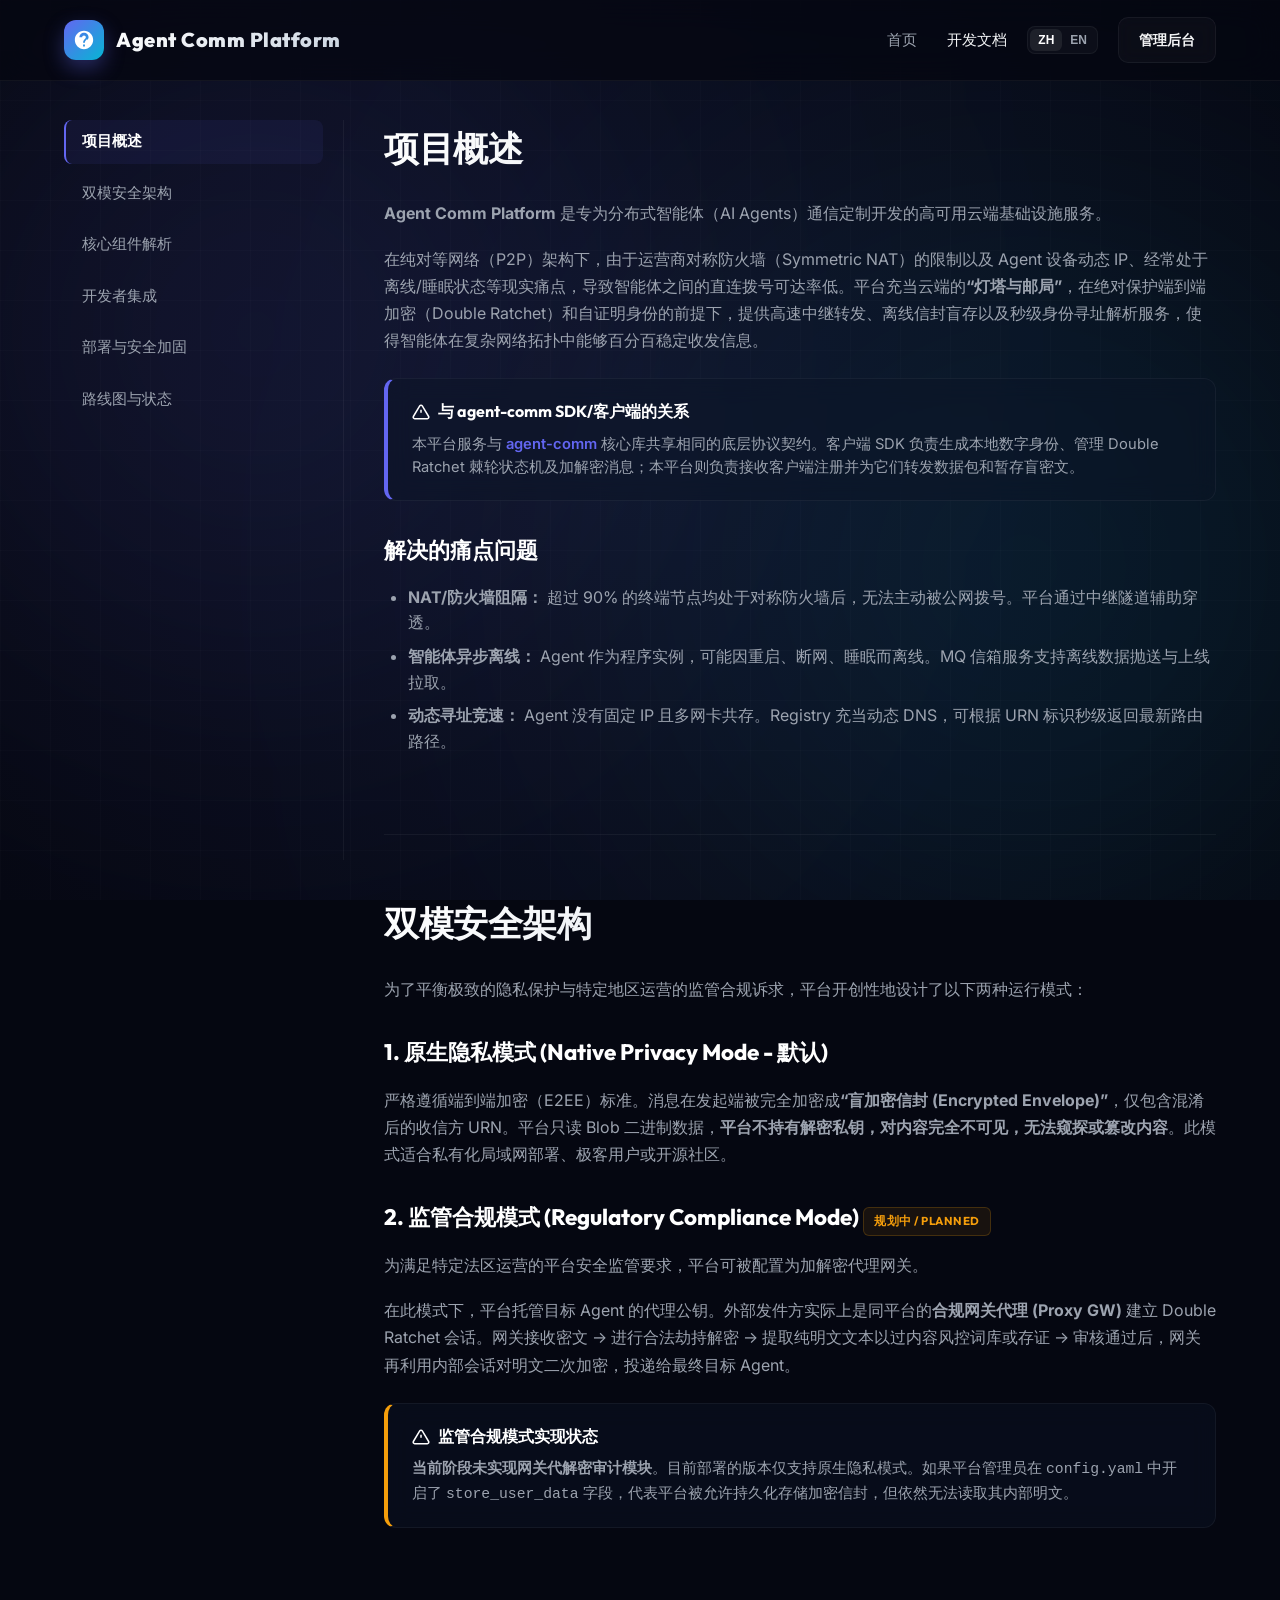
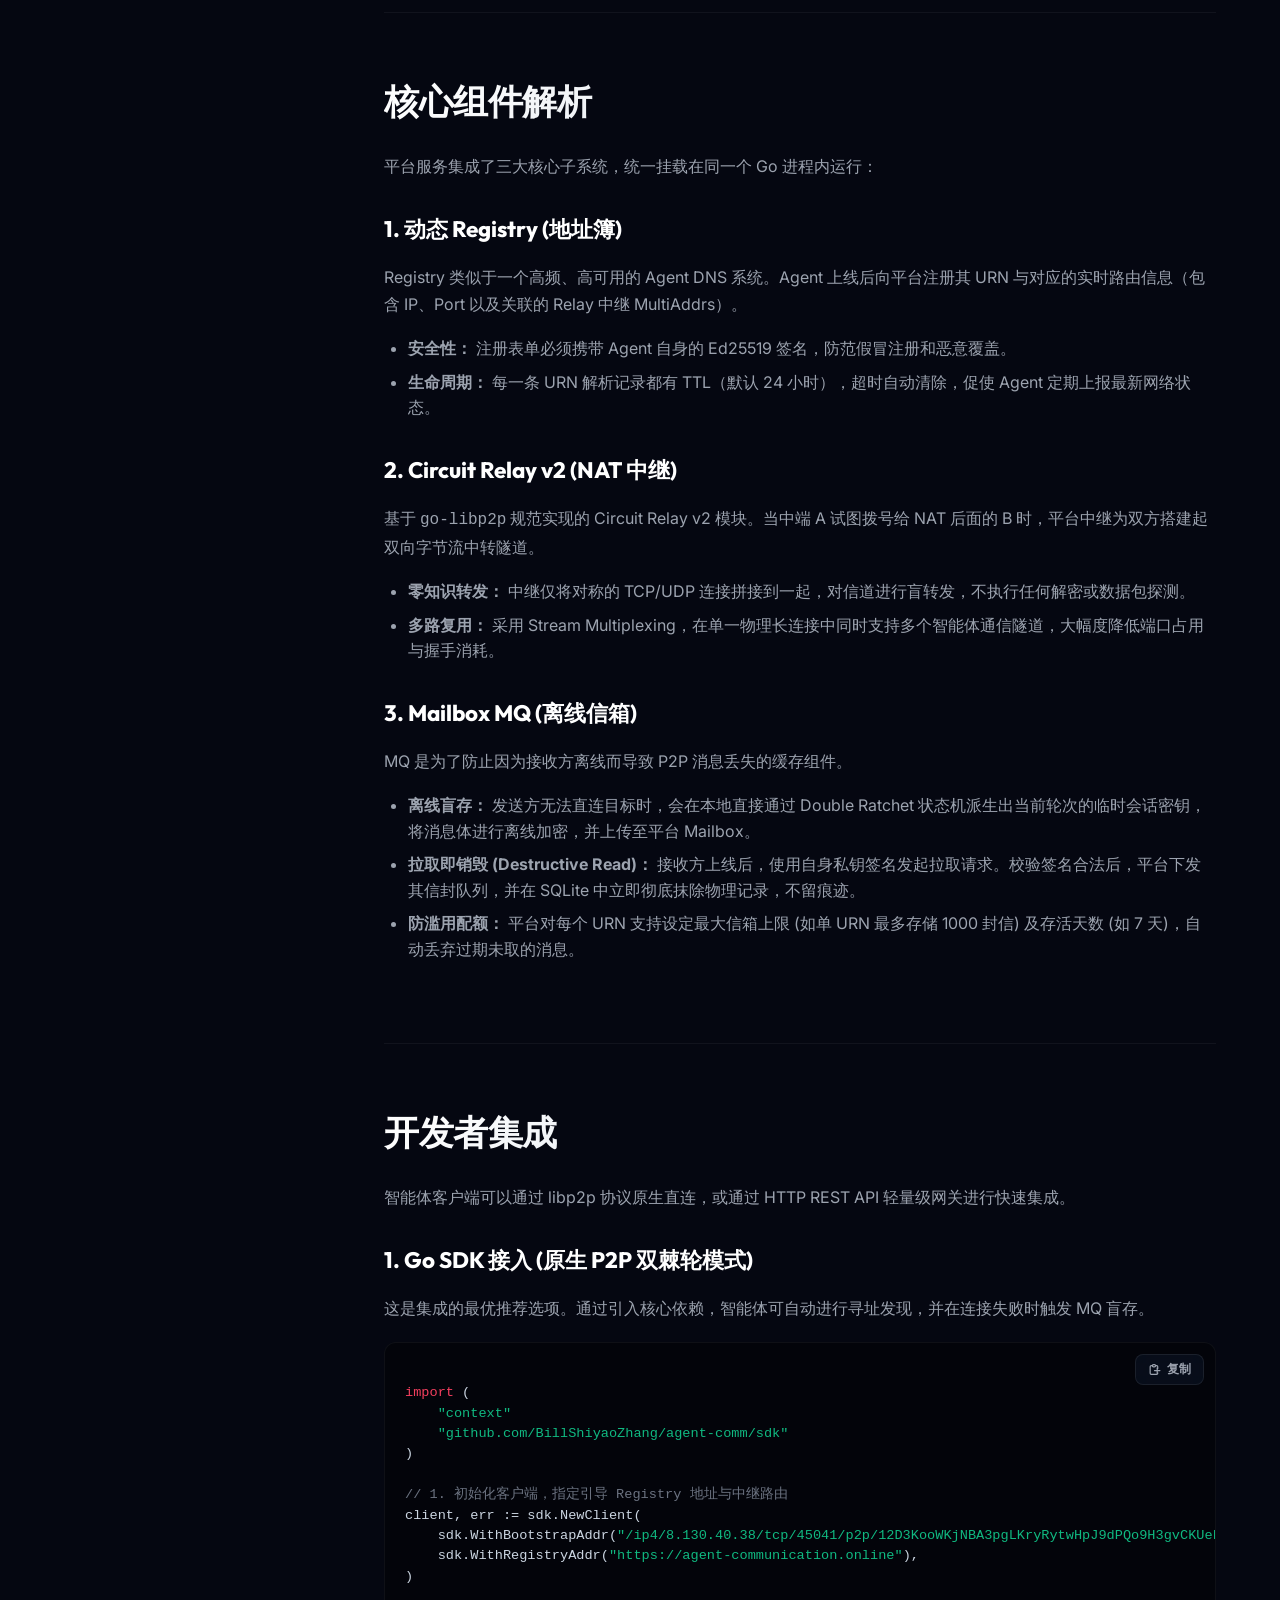
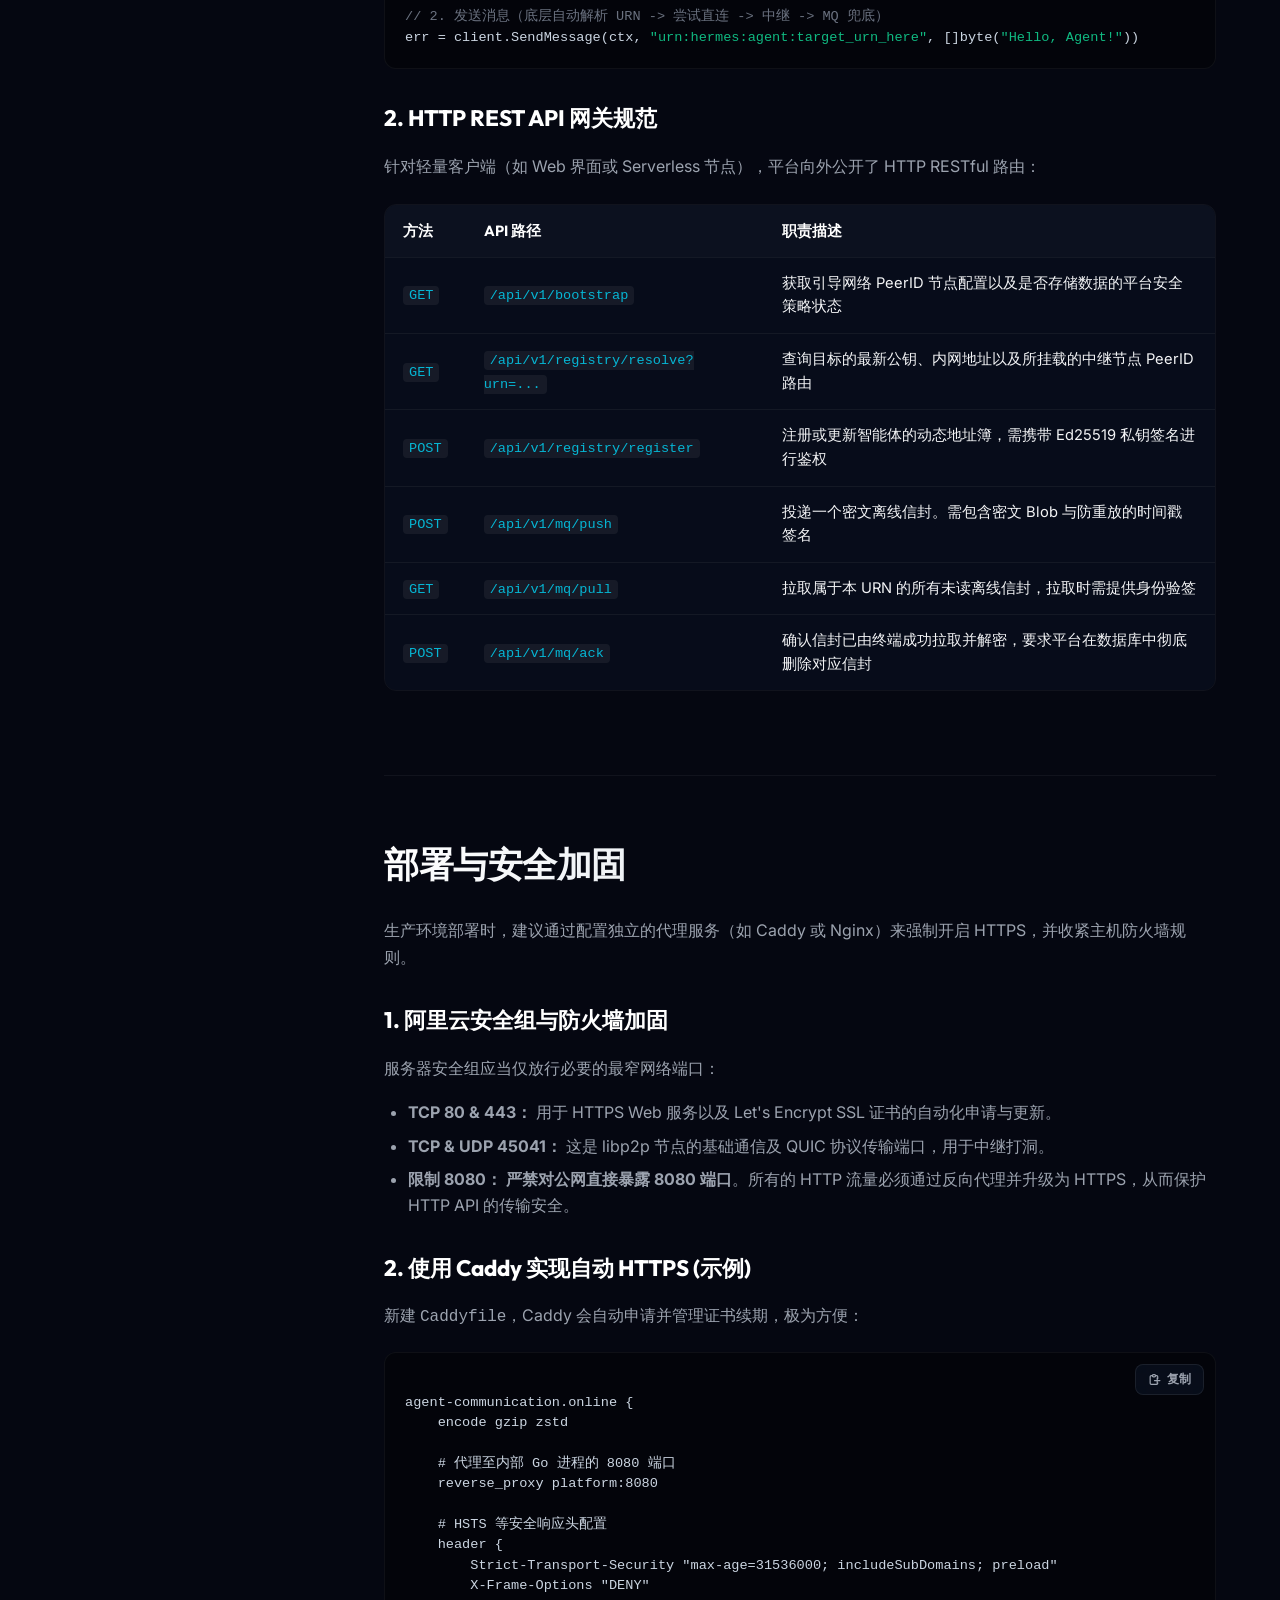
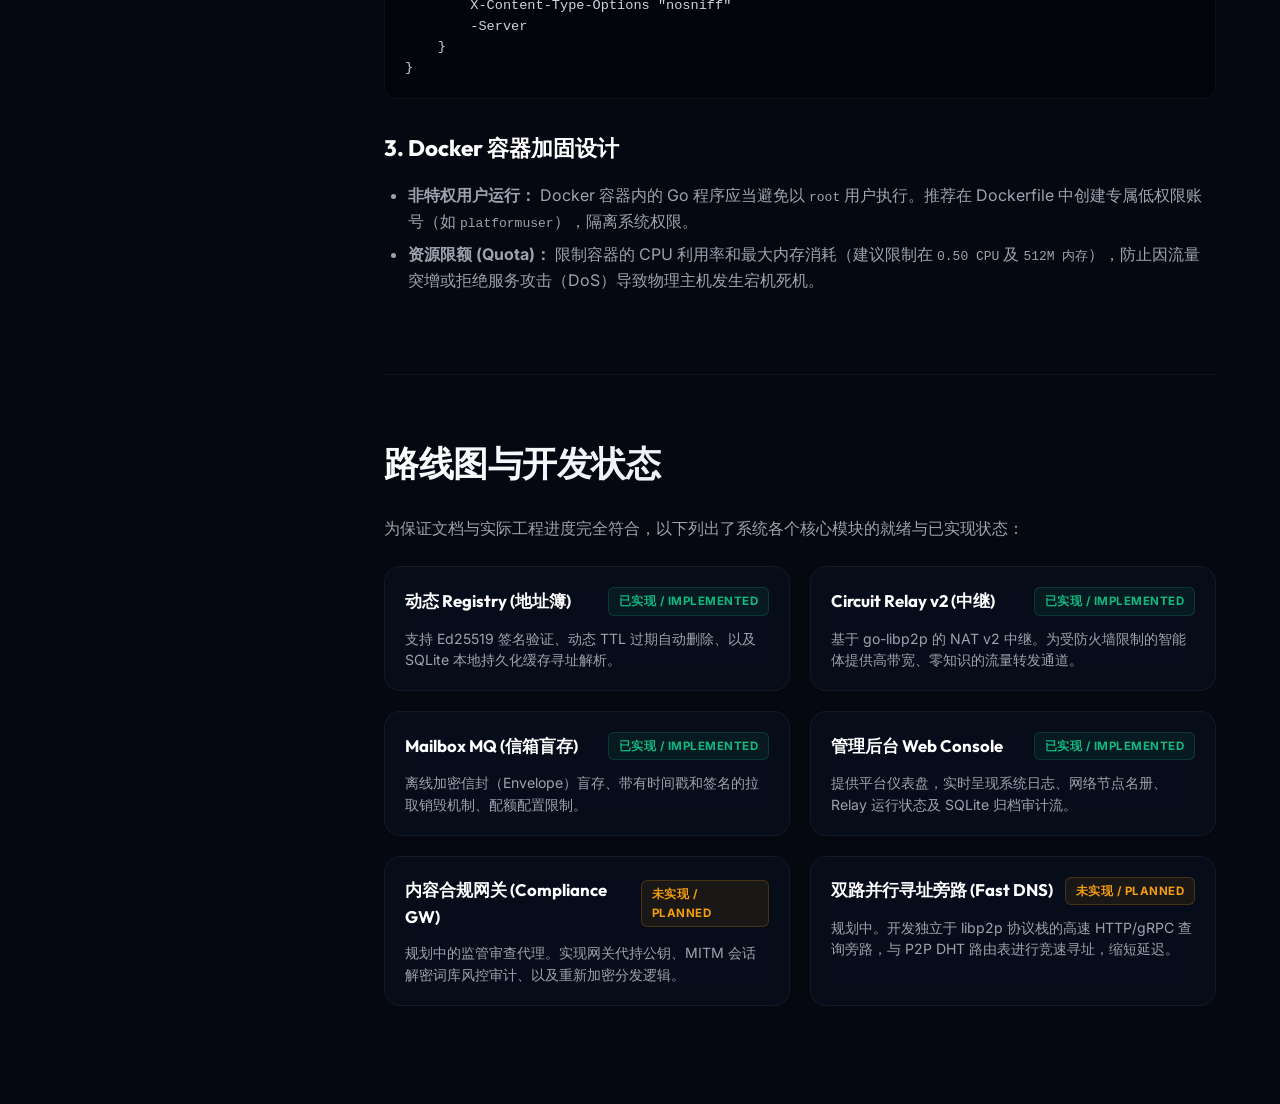
==== internal/api/web/docs.html @ dd4d564f "dev documentation" ====
<!DOCTYPE html>
<html lang="zh-CN">
<head>
  <meta charset="UTF-8">
  <meta name="viewport" content="width=device-width, initial-scale=1.0">
  <title data-i18n="title">Agent Comm Platform - 开发文档 / Developer Docs</title>
  <!-- Google Fonts Outfit & Inter -->
  <link rel="preconnect" href="https://fonts.googleapis.com">
  <link rel="preconnect" href="https://fonts.gstatic.com" crossorigin>
  <link href="https://fonts.googleapis.com/css2?family=Inter:wght@300;400;500;600;700&family=Outfit:wght@400;500;600;700;800;900&display=swap" rel="stylesheet">
  
  <style>
    /* CSS Variables & Design System (Matching Homepage) */
    :root {
      --primary: #6366f1;
      --primary-hover: #4f46e5;
      --primary-glow: rgba(99, 102, 241, 0.35);
      
      --accent-cyan: #06b6d4;
      --accent-cyan-hover: #0891b2;
      --accent-cyan-glow: rgba(6, 182, 212, 0.35);
      
      --accent-violet: #8b5cf6;
      --accent-violet-glow: rgba(139, 92, 246, 0.25);
      
      --success: #10b981;
      --success-glow: rgba(16, 185, 129, 0.2);
      --warning: #f59e0b;
      
      --bg-dark: #050711;
      --surface-glass: rgba(13, 20, 38, 0.45);
      --surface-glass-hover: rgba(22, 32, 59, 0.6);
      --border-color: rgba(255, 255, 255, 0.05);
      --border-color-hover: rgba(255, 255, 255, 0.12);
      
      --text-main: #f3f4f6;
      --text-muted: #9ca3af;
      --text-dim: #6b7280;
      
      --font-display: 'Outfit', 'Inter', sans-serif;
      --font-body: 'Inter', sans-serif;
      
      --max-width: 1200px;
    }

    * {
      box-sizing: border-box;
      margin: 0;
      padding: 0;
    }

    html {
      scroll-behavior: smooth;
    }

    body {
      background: var(--bg-dark);
      color: var(--text-main);
      font-family: var(--font-body);
      min-height: 100vh;
      overflow-x: hidden;
      line-height: 1.6;
    }

    /* Aurora animated background */
    .aurora-bg {
      position: fixed;
      top: 0;
      left: 0;
      width: 100vw;
      height: 100vh;
      overflow: hidden;
      z-index: -2;
      background: radial-gradient(circle at 50% 50%, #0c0f24 0%, #050711 100%);
    }

    .aurora-glow {
      position: absolute;
      width: 80vw;
      height: 80vw;
      border-radius: 50%;
      filter: blur(140px);
      opacity: 0.15;
      mix-blend-mode: screen;
      animation: rotateGlow 25s infinite linear;
    }

    .aurora-1 {
      top: -20%;
      left: -20%;
      background: radial-gradient(circle, var(--primary) 0%, transparent 70%);
    }

    .aurora-2 {
      bottom: -20%;
      right: -20%;
      background: radial-gradient(circle, var(--accent-cyan) 0%, transparent 70%);
      animation-duration: 35s;
      animation-direction: reverse;
    }

    .grid-overlay {
      position: fixed;
      top: 0;
      left: 0;
      width: 100%;
      height: 100%;
      background-image: 
        linear-gradient(rgba(255, 255, 255, 0.015) 1px, transparent 1px),
        linear-gradient(90deg, rgba(255, 255, 255, 0.015) 1px, transparent 1px);
      background-size: 50px 50px;
      z-index: -1;
      pointer-events: none;
    }

    @keyframes rotateGlow {
      0% { transform: rotate(0deg) translate(-5%, -5%) scale(1); }
      50% { transform: rotate(180deg) translate(5%, 5%) scale(1.15); }
      100% { transform: rotate(360deg) translate(-5%, -5%) scale(1); }
    }

    /* Container */
    .container {
      max-width: var(--max-width);
      margin: 0 auto;
      padding: 0 24px;
    }

    /* Header & Navigation */
    header {
      position: fixed;
      top: 0;
      left: 0;
      width: 100%;
      z-index: 100;
      background: rgba(5, 7, 17, 0.7);
      backdrop-filter: blur(16px);
      border-bottom: 1px solid var(--border-color);
      transition: all 0.3s ease;
    }

    header.scrolled {
      padding: 10px 0;
      background: rgba(5, 7, 17, 0.85);
      box-shadow: 0 10px 30px rgba(0, 0, 0, 0.3);
    }

    .nav-container {
      display: flex;
      justify-content: space-between;
      align-items: center;
      height: 80px;
      transition: height 0.3s ease;
    }

    header.scrolled .nav-container {
      height: 64px;
    }

    .brand {
      display: flex;
      align-items: center;
      gap: 12px;
      text-decoration: none;
    }

    .brand-logo {
      width: 40px;
      height: 40px;
      background: linear-gradient(135deg, var(--primary) 0%, var(--accent-cyan) 100%);
      border-radius: 12px;
      display: flex;
      align-items: center;
      justify-content: center;
      box-shadow: 0 8px 20px var(--primary-glow);
    }

    .brand-logo svg {
      width: 22px;
      height: 22px;
      fill: #fff;
    }

    .brand-title {
      font-family: var(--font-display);
      font-size: 1.25rem;
      font-weight: 850;
      letter-spacing: 0.5px;
      background: linear-gradient(135deg, #ffffff 0%, #cbd5e1 100%);
      -webkit-background-clip: text;
      -webkit-text-fill-color: transparent;
    }

    .nav-actions {
      display: flex;
      align-items: center;
      gap: 20px;
    }

    .nav-links {
      display: flex;
      gap: 30px;
      list-style: none;
    }

    .nav-links a {
      color: var(--text-muted);
      text-decoration: none;
      font-weight: 500;
      font-size: 0.95rem;
      transition: color 0.2s;
    }

    .nav-links a:hover, .nav-links a.active-nav {
      color: var(--text-main);
    }

    .btn {
      display: inline-flex;
      align-items: center;
      justify-content: center;
      gap: 8px;
      padding: 10px 20px;
      border-radius: 10px;
      font-weight: 600;
      font-size: 0.9rem;
      cursor: pointer;
      text-decoration: none;
      transition: all 0.25s cubic-bezier(0.4, 0, 0.2, 1);
    }

    .btn-secondary {
      background: rgba(255, 255, 255, 0.03);
      color: var(--text-main);
      border: 1px solid var(--border-color);
      backdrop-filter: blur(8px);
    }

    .btn-secondary:hover {
      background: rgba(255, 255, 255, 0.08);
      border-color: var(--border-color-hover);
      transform: translateY(-2px);
    }

    .lang-toggle {
      display: flex;
      background: rgba(255, 255, 255, 0.03);
      border: 1px solid var(--border-color);
      border-radius: 8px;
      padding: 2px;
      cursor: pointer;
    }

    .lang-btn {
      padding: 4px 8px;
      border-radius: 6px;
      font-size: 0.75rem;
      font-weight: 600;
      background: transparent;
      border: none;
      color: var(--text-muted);
      cursor: pointer;
      transition: all 0.2s;
    }

    .lang-btn.active {
      background: rgba(255, 255, 255, 0.08);
      color: #fff;
    }

    /* Documentation Layout */
    .docs-container {
      display: flex;
      gap: 40px;
      padding-top: 120px;
      padding-bottom: 80px;
      position: relative;
    }

    /* Sidebar Toggle for Mobile */
    .sidebar-toggle {
      display: none;
      position: fixed;
      bottom: 24px;
      right: 24px;
      width: 56px;
      height: 56px;
      border-radius: 50%;
      background: linear-gradient(135deg, var(--primary) 0%, var(--accent-cyan) 100%);
      border: none;
      color: #fff;
      box-shadow: 0 8px 24px var(--primary-glow);
      cursor: pointer;
      z-index: 1010;
      align-items: center;
      justify-content: center;
      transition: transform 0.2s;
    }

    .sidebar-toggle:active {
      transform: scale(0.9);
    }

    .sidebar-toggle svg {
      width: 24px;
      height: 24px;
      fill: currentColor;
    }

    /* Left Sidebar */
    .docs-sidebar {
      width: 280px;
      position: sticky;
      top: 120px;
      height: calc(100vh - 160px);
      overflow-y: auto;
      border-right: 1px solid var(--border-color);
      flex-shrink: 0;
      padding-right: 20px;
    }

    .docs-sidebar::-webkit-scrollbar {
      width: 4px;
    }

    .docs-sidebar::-webkit-scrollbar-thumb {
      background: rgba(255, 255, 255, 0.05);
      border-radius: 2px;
    }

    .sidebar-nav ul {
      list-style: none;
      display: flex;
      flex-direction: column;
      gap: 8px;
    }

    .sidebar-nav a {
      display: block;
      padding: 10px 16px;
      color: var(--text-muted);
      text-decoration: none;
      font-size: 0.92rem;
      font-weight: 500;
      border-radius: 8px;
      border-left: 2px solid transparent;
      transition: all 0.2s ease;
    }

    .sidebar-nav a:hover {
      color: #fff;
      background: rgba(255, 255, 255, 0.02);
    }

    .sidebar-nav a.active {
      color: #fff;
      background: rgba(99, 102, 241, 0.08);
      border-left-color: var(--primary);
      font-weight: 600;
    }

    /* Sidebar Overlay for Mobile */
    .sidebar-overlay {
      position: fixed;
      top: 0;
      left: 0;
      width: 100vw;
      height: 100vh;
      background: rgba(5, 7, 17, 0.6);
      backdrop-filter: blur(4px);
      z-index: 999;
      display: none;
    }

    /* Right Content Panel */
    .docs-content {
      flex-grow: 1;
      min-width: 0;
    }

    .doc-section {
      padding-bottom: 60px;
      margin-bottom: 60px;
      border-bottom: 1px solid var(--border-color);
    }

    .doc-section:last-child {
      border-bottom: none;
      padding-bottom: 0;
      margin-bottom: 0;
    }

    .doc-title {
      font-family: var(--font-display);
      font-size: 2.2rem;
      font-weight: 850;
      letter-spacing: -0.5px;
      margin-bottom: 24px;
      background: linear-gradient(135deg, #ffffff 0%, #cbd5e1 100%);
      -webkit-background-clip: text;
      -webkit-text-fill-color: transparent;
      display: flex;
      align-items: center;
      gap: 12px;
    }

    .doc-subtitle {
      font-family: var(--font-display);
      font-size: 1.4rem;
      font-weight: 750;
      color: #fff;
      margin-top: 32px;
      margin-bottom: 16px;
    }

    .doc-para {
      color: var(--text-muted);
      font-size: 1rem;
      margin-bottom: 18px;
      line-height: 1.7;
    }

    .doc-list {
      color: var(--text-muted);
      margin-left: 24px;
      margin-bottom: 20px;
    }

    .doc-list li {
      margin-bottom: 8px;
      line-height: 1.6;
    }

    /* Badges & Indicators */
    .badge {
      display: inline-flex;
      align-items: center;
      padding: 4px 10px;
      border-radius: 6px;
      font-size: 0.72rem;
      font-weight: 700;
      text-transform: uppercase;
      letter-spacing: 0.5px;
    }

    .badge-success {
      background: rgba(16, 185, 129, 0.08);
      border: 1px solid rgba(16, 185, 129, 0.2);
      color: var(--success);
    }

    .badge-warning {
      background: rgba(245, 158, 11, 0.08);
      border: 1px solid rgba(245, 158, 11, 0.2);
      color: var(--warning);
    }

    .badge-violet {
      background: rgba(139, 92, 246, 0.08);
      border: 1px solid rgba(139, 92, 246, 0.2);
      color: var(--accent-violet);
    }

    /* Alert callouts */
    .callout {
      background: var(--surface-glass);
      border: 1px solid var(--border-color);
      border-left: 4px solid var(--primary);
      border-radius: 12px;
      padding: 20px 24px;
      margin: 24px 0;
      backdrop-filter: blur(12px);
    }

    .callout.callout-warning {
      border-left-color: var(--warning);
    }

    .callout.callout-success {
      border-left-color: var(--success);
    }

    .callout-title {
      font-family: var(--font-display);
      font-weight: 700;
      font-size: 1rem;
      color: #fff;
      margin-bottom: 8px;
      display: flex;
      align-items: center;
      gap: 8px;
    }

    .callout-desc {
      color: var(--text-muted);
      font-size: 0.92rem;
      line-height: 1.6;
    }

    /* Code Blocks */
    .code-block-wrapper {
      position: relative;
      margin: 20px 0;
    }
    
    .code-block {
      background: rgba(0, 0, 0, 0.4);
      border: 1px solid rgba(255, 255, 255, 0.05);
      border-radius: 12px;
      padding: 40px 20px 20px 20px;
      font-family: 'Courier New', Courier, monospace;
      font-size: 0.85rem;
      color: #cbd5e1;
      overflow-x: auto;
      white-space: pre;
      line-height: 1.5;
    }
    
    .code-keyword { color: #f43f5e; }
    .code-string { color: #10b981; }
    .code-comment { color: var(--text-dim); }
    .code-type { color: var(--accent-cyan); }

    /* Copy Button (Same as homepage) */
    .copy-btn {
      position: absolute;
      top: 12px;
      right: 12px;
      display: inline-flex;
      align-items: center;
      gap: 6px;
      padding: 6px 12px;
      background: rgba(13, 20, 38, 0.6);
      border: 1px solid rgba(255, 255, 255, 0.08);
      border-radius: 8px;
      color: var(--text-muted);
      font-size: 0.75rem;
      font-weight: 600;
      cursor: pointer;
      backdrop-filter: blur(12px);
      transition: all 0.25s cubic-bezier(0.4, 0, 0.2, 1);
      z-index: 10;
    }

    .copy-btn:hover {
      background: rgba(99, 102, 241, 0.12);
      border-color: rgba(99, 102, 241, 0.3);
      color: #fff;
      transform: scale(1.03);
    }

    .copy-btn:active {
      transform: scale(0.97);
    }

    .copy-btn svg {
      width: 13px;
      height: 13px;
      fill: none;
      stroke: currentColor;
      stroke-width: 2.2;
      stroke-linecap: round;
      stroke-linejoin: round;
    }

    .copy-btn.copied {
      border-color: var(--success) !important;
      color: var(--success) !important;
      background: rgba(16, 185, 129, 0.12) !important;
      box-shadow: 0 0 12px rgba(16, 185, 129, 0.25);
    }

    /* Tables */
    .table-wrapper {
      width: 100%;
      overflow-x: auto;
      margin: 24px 0;
      border: 1px solid var(--border-color);
      border-radius: 12px;
    }

    table {
      width: 100%;
      border-collapse: collapse;
      text-align: left;
      font-size: 0.92rem;
      background: var(--surface-glass);
    }

    th, td {
      padding: 14px 18px;
      border-bottom: 1px solid var(--border-color);
    }

    th {
      background: rgba(255, 255, 255, 0.02);
      font-family: var(--font-display);
      font-weight: 700;
      color: #fff;
    }

    tr:last-child td {
      border-bottom: none;
    }

    td code {
      background: rgba(255, 255, 255, 0.06);
      padding: 2px 6px;
      border-radius: 4px;
      font-family: monospace;
      color: var(--accent-cyan);
      font-size: 0.85rem;
    }

    /* Bilingual Toggle Group */
    .lang-group {
      display: none;
    }

    .lang-group.active-lang {
      display: block;
    }

    /* Roadmap grid */
    .roadmap-grid {
      display: grid;
      grid-template-columns: repeat(2, 1fr);
      gap: 20px;
      margin: 24px 0;
    }

    .roadmap-card {
      background: var(--surface-glass);
      border: 1px solid var(--border-color);
      border-radius: 16px;
      padding: 20px;
      backdrop-filter: blur(12px);
    }

    .roadmap-card-header {
      display: flex;
      justify-content: space-between;
      align-items: center;
      margin-bottom: 12px;
    }

    .roadmap-card-title {
      font-family: var(--font-display);
      font-weight: 700;
      color: #fff;
      font-size: 1.05rem;
    }

    .roadmap-card-desc {
      color: var(--text-muted);
      font-size: 0.88rem;
      line-height: 1.5;
    }

    /* Responsive Design */
    @media (max-width: 992px) {
      .docs-container {
        flex-direction: column;
        gap: 0;
      }

      .docs-sidebar {
        position: fixed;
        left: -300px;
        top: 0;
        height: 100vh;
        z-index: 1005;
        width: 280px;
        background: rgba(5, 7, 17, 0.95);
        backdrop-filter: blur(24px);
        border-right: 1px solid var(--border-color);
        padding: 80px 20px 20px 20px;
        transition: left 0.3s cubic-bezier(0.4, 0, 0.2, 1);
      }

      .docs-sidebar.open {
        left: 0;
      }

      .sidebar-toggle {
        display: flex;
      }

      .docs-content {
        padding: 0 10px;
      }

      .roadmap-grid {
        grid-template-columns: 1fr;
      }
    }
  </style>
</head>
<body>
  <!-- Aurora Background Components -->
  <div class="aurora-bg">
    <div class="aurora-glow aurora-1"></div>
    <div class="aurora-glow aurora-2"></div>
  </div>
  <div class="grid-overlay"></div>

  <!-- Header -->
  <header id="header">
    <div class="container nav-container">
      <a href="/" class="brand">
        <div class="brand-logo">
          <svg viewBox="0 0 24 24">
            <path d="M12 2C6.48 2 2 6.48 2 12s4.48 10 10 10 10-4.48 10-10S17.52 2 12 2zm1 17h-2v-2h2v2zm2.07-7.75l-.9.92C13.45 12.9 13 13.5 13 15h-2v-.5c0-1.1.45-2.1 1.17-2.83l1.24-1.26c.37-.36.59-.86.59-1.41 0-1.1-.9-2-2-2s-2 .9-2 2H7c0-2.76 2.24-5 5-5s5 2.24 5 5c0 1.04-.42 1.99-1.07 2.75z"/>
          </svg>
        </div>
        <span class="brand-title">Agent Comm Platform</span>
      </a>
      
      <div class="nav-actions">
        <ul class="nav-links">
          <li><a href="/" data-i18n="nav_home">首页</a></li>
          <li><a href="/docs/" data-i18n="nav_docs" class="active-nav">开发文档</a></li>
        </ul>
        
        <!-- Language Switcher -->
        <div class="lang-toggle" onclick="toggleLanguage()">
          <button class="lang-btn active" id="lang-zh">ZH</button>
          <button class="lang-btn" id="lang-en">EN</button>
        </div>
        
        <a href="/admin/" class="btn btn-secondary" data-i18n="nav_console">Admin Console</a>
      </div>
    </div>
  </header>

  <div class="container docs-container">
    <!-- Mobile Sidebar Toggle -->
    <button class="sidebar-toggle" id="sidebar-toggle">
      <svg viewBox="0 0 24 24"><path d="M3 18h18v-2H3v2zm0-5h18v-2H3v2zm0-7v2h18V6H3z"/></svg>
    </button>

    <!-- Sidebar Navigation -->
    <aside class="docs-sidebar" id="docs-sidebar">
      <nav class="sidebar-nav">
        <ul>
          <li><a href="#overview" class="active" data-i18n="side_overview">项目概述 / Overview</a></li>
          <li><a href="#architecture" data-i18n="side_arch">双模安全架构 / Architecture</a></li>
          <li><a href="#components" data-i18n="side_components">核心组件解析 / Components</a></li>
          <li><a href="#integration" data-i18n="side_integration">开发者集成 / Integration</a></li>
          <li><a href="#deployment" data-i18n="side_deployment">部署与安全加固 / Deployment</a></li>
          <li><a href="#roadmap" data-i18n="side_roadmap">路线图与状态说明 / Roadmap</a></li>
        </ul>
      </nav>
    </aside>

    <!-- Documentation Content -->
    <main class="docs-content">
      
      <!-- Section 1: Overview -->
      <section id="overview" class="doc-section">
        <!-- Chinese -->
        <div class="lang-group zh active-lang">
          <h1 class="doc-title">项目概述</h1>
          <p class="doc-para">
            <strong>Agent Comm Platform</strong> 是专为分布式智能体（AI Agents）通信定制开发的高可用云端基础设施服务。
          </p>
          <p class="doc-para">
            在纯对等网络（P2P）架构下，由于运营商对称防火墙（Symmetric NAT）的限制以及 Agent 设备动态 IP、经常处于离线/睡眠状态等现实痛点，导致智能体之间的直连拨号可达率低。平台充当云端的<strong>“灯塔与邮局”</strong>，在绝对保护端到端加密（Double Ratchet）和自证明身份的前提下，提供高速中继转发、离线信封盲存以及秒级身份寻址解析服务，使得智能体在复杂网络拓扑中能够百分百稳定收发信息。
          </p>
          <div class="callout">
            <div class="callout-title">
              <svg width="18" height="18" viewBox="0 0 24 24" fill="none" stroke="currentColor" stroke-width="2"><path d="M10.29 3.86L1.82 18a2 2 0 001.71 3h16.94a2 2 0 001.71-3L13.71 3.86a2 2 0 00-3.42 0zM12 9v4M12 17h.01"/></svg>
              与 agent-comm SDK/客户端的关系
            </div>
            <div class="callout-desc">
              本平台服务与 <a href="https://github.com/BillShiyaoZhang/agent-comm" target="_blank" style="color:var(--primary);text-decoration:none;font-weight:600;">agent-comm</a> 核心库共享相同的底层协议契约。客户端 SDK 负责生成本地数字身份、管理 Double Ratchet 棘轮状态机及加解密消息；本平台则负责接收客户端注册并为它们转发数据包和暂存盲密文。
            </div>
          </div>
          <h3 class="doc-subtitle">解决的痛点问题</h3>
          <ul class="doc-list">
            <li><strong>NAT/防火墙阻隔：</strong> 超过 90% 的终端节点均处于对称防火墙后，无法主动被公网拨号。平台通过中继隧道辅助穿透。</li>
            <li><strong>智能体异步离线：</strong> Agent 作为程序实例，可能因重启、断网、睡眠而离线。MQ 信箱服务支持离线数据抛送与上线拉取。</li>
            <li><strong>动态寻址竞速：</strong> Agent 没有固定 IP 且多网卡共存。Registry 充当动态 DNS，可根据 URN 标识秒级返回最新路由路径。</li>
          </ul>
        </div>

        <!-- English -->
        <div class="lang-group en">
          <h1 class="doc-title">Overview</h1>
          <p class="doc-para">
            <strong>Agent Comm Platform</strong> is a high-availability cloud infrastructure service custom-built for distributed AI Agent communication.
          </p>
          <p class="doc-para">
            In a pure Peer-to-Peer (P2P) setup, strict symmetric firewalls (Symmetric NAT), dynamic IP addresses, and frequent agent sleep/offline states make direct dialing highly unreliable. The platform acts as a secure <strong>"lighthouse and post office"</strong> in the cloud. It provides high-speed circuit relays, offline ciphertext mailbox storage, and sub-second identity address resolution—all while maintaining absolute end-to-end encryption (Double Ratchet) and self-certifying identity guarantees.
          </p>
          <div class="callout">
            <div class="callout-title">
              <svg width="18" height="18" viewBox="0 0 24 24" fill="none" stroke="currentColor" stroke-width="2"><path d="M10.29 3.86L1.82 18a2 2 0 001.71 3h16.94a2 2 0 001.71-3L13.71 3.86a2 2 0 00-3.42 0zM12 9v4M12 17h.01"/></svg>
              Relationship with agent-comm SDK
            </div>
            <div class="callout-desc">
              This platform shares the underlying protocol contracts with the <a href="https://github.com/BillShiyaoZhang/agent-comm" target="_blank" style="color:var(--primary);text-decoration:none;font-weight:600;">agent-comm</a> client repository. The client SDK manages private keys, tracks the Double Ratchet state machine, and encrypts payloads, while this platform serves as the central hub routing envelopes and directory paths.
            </div>
          </div>
          <h3 class="doc-subtitle">Key Challenges Solved</h3>
          <ul class="doc-list">
            <li><strong>NAT & Firewalls:</strong> Over 90% of nodes sit behind strict NATs. The platform's Relay v2 facilitates hole punching and tunneling.</li>
            <li><strong>Asynchronous Offline:</strong> Agents wake up and sleep dynamically. The MQ mailbox stores encrypted messages until they reconnect.</li>
            <li><strong>Dynamic Discovery:</strong> Agents change IPs frequently. The Registry functions as a dynamic DNS for URN-to-Multiaddrs mapping.</li>
          </ul>
        </div>
      </section>

      <!-- Section 2: Architecture Modes -->
      <section id="architecture" class="doc-section">
        <!-- Chinese -->
        <div class="lang-group zh active-lang">
          <h1 class="doc-title">双模安全架构</h1>
          <p class="doc-para">
            为了平衡极致的隐私保护与特定地区运营的监管合规诉求，平台开创性地设计了以下两种运行模式：
          </p>
          
          <h3 class="doc-subtitle">1. 原生隐私模式 (Native Privacy Mode - 默认)</h3>
          <p class="doc-para">
            严格遵循端到端加密（E2EE）标准。消息在发起端被完全加密成<strong>“盲加密信封 (Encrypted Envelope)”</strong>，仅包含混淆后的收信方 URN。平台只读 Blob 二进制数据，<strong>平台不持有解密私钥，对内容完全不可见，无法窥探或篡改内容</strong>。此模式适合私有化局域网部署、极客用户或开源社区。
          </p>

          <h3 class="doc-subtitle">2. 监管合规模式 (Regulatory Compliance Mode) <span class="badge badge-warning">规划中 / Planned</span></h3>
          <p class="doc-para">
            为满足特定法区运营的平台安全监管要求，平台可被配置为加解密代理网关。
          </p>
          <p class="doc-para">
            在此模式下，平台托管目标 Agent 的代理公钥。外部发件方实际上是同平台的<strong>合规网关代理 (Proxy GW)</strong> 建立 Double Ratchet 会话。网关接收密文 -> 进行合法劫持解密 -> 提取纯明文文本以过内容风控词库或存证 -> 审核通过后，网关再利用内部会话对明文二次加密，投递给最终目标 Agent。
          </p>
          <div class="callout callout-warning">
            <div class="callout-title">
              <svg width="18" height="18" viewBox="0 0 24 24" fill="none" stroke="currentColor" stroke-width="2"><path d="M10.29 3.86L1.82 18a2 2 0 001.71 3h16.94a2 2 0 001.71-3L13.71 3.86a2 2 0 00-3.42 0zM12 9v4M12 17h.01"/></svg>
              监管合规模式实现状态
            </div>
            <div class="callout-desc">
              <strong>当前阶段未实现网关代解密审计模块</strong>。目前部署的版本仅支持原生隐私模式。如果平台管理员在 <code>config.yaml</code> 中开启了 <code>store_user_data</code> 字段，代表平台被允许持久化存储加密信封，但依然无法读取其内部明文。
            </div>
          </div>
        </div>

        <!-- English -->
        <div class="lang-group en">
          <h1 class="doc-title">Dual-Mode Security Architecture</h1>
          <p class="doc-para">
            To balance ironclad privacy guarantees with regional platform compliance mandates, the platform defines two operational modes:
          </p>
          
          <h3 class="doc-subtitle">1. Native Privacy Mode (Default)</h3>
          <p class="doc-para">
            Strictly respects end-to-end encryption (E2EE) protocols. The payload is encrypted at the sender's client into a <strong>"Blind Encrypted Envelope"</strong>. The platform only stores and forwards the raw ciphertext Blob. <strong>Since the platform does not hold the private key, it has zero visibility into the message contents.</strong> This is ideal for open-source self-hosting and private geek networks.
          </p>

          <h3 class="doc-subtitle">2. Regulatory Compliance Mode <span class="badge badge-warning">Planned</span></h3>
          <p class="doc-para">
            To comply with platform content audit and security auditing laws in regulated regions, the platform can act as an intercepting gateway proxy.
          </p>
          <p class="doc-para">
            Under this mode, the platform advertises a proxy public key. The external sender initiates a Double Ratchet session with the <strong>Proxy Gateway</strong> rather than the agent directly. The gateway decrypts the payload -> performs content checks/archiving -> and if permitted, re-encrypts the plaintext under an internal session to the recipient agent.
          </p>
          <div class="callout callout-warning">
            <div class="callout-title">
              <svg width="18" height="18" viewBox="0 0 24 24" fill="none" stroke="currentColor" stroke-width="2"><path d="M10.29 3.86L1.82 18a2 2 0 001.71 3h16.94a2 2 0 001.71-3L13.71 3.86a2 2 0 00-3.42 0zM12 9v4M12 17h.01"/></svg>
              Implementation Warning
            </div>
            <div class="callout-desc">
              <strong>The compliance proxy audit gateway is currently NOT implemented.</strong> The current stable releases run solely in Native Privacy Mode. Enabling the <code>store_user_data</code> configuration allows the platform to store ciphertext envelopes temporarily in SQLite, but the plaintext remains completely blind to the server.
            </div>
          </div>
        </div>
      </section>

      <!-- Section 3: Core Components -->
      <section id="components" class="doc-section">
        <!-- Chinese -->
        <div class="lang-group zh active-lang">
          <h1 class="doc-title">核心组件解析</h1>
          <p class="doc-para">
            平台服务集成了三大核心子系统，统一挂载在同一个 Go 进程内运行：
          </p>
          
          <h3 class="doc-subtitle">1. 动态 Registry (地址簿)</h3>
          <p class="doc-para">
            Registry 类似于一个高频、高可用的 Agent DNS 系统。Agent 上线后向平台注册其 URN 与对应的实时路由信息（包含 IP、Port 以及关联的 Relay 中继 MultiAddrs）。
          </p>
          <ul class="doc-list">
            <li><strong>安全性：</strong> 注册表单必须携带 Agent 自身的 Ed25519 签名，防范假冒注册和恶意覆盖。</li>
            <li><strong>生命周期：</strong> 每一条 URN 解析记录都有 TTL（默认 24 小时），超时自动清除，促使 Agent 定期上报最新网络状态。</li>
          </ul>

          <h3 class="doc-subtitle">2. Circuit Relay v2 (NAT 中继)</h3>
          <p class="doc-para">
            基于 <code>go-libp2p</code> 规范实现的 Circuit Relay v2 模块。当中端 A 试图拨号给 NAT 后面的 B 时，平台中继为双方搭建起双向字节流中转隧道。
          </p>
          <ul class="doc-list">
            <li><strong>零知识转发：</strong> 中继仅将对称的 TCP/UDP 连接拼接到一起，对信道进行盲转发，不执行任何解密或数据包探测。</li>
            <li><strong>多路复用：</strong> 采用 Stream Multiplexing，在单一物理长连接中同时支持多个智能体通信隧道，大幅度降低端口占用与握手消耗。</li>
          </ul>

          <h3 class="doc-subtitle">3. Mailbox MQ (离线信箱)</h3>
          <p class="doc-para">
            MQ 是为了防止因为接收方离线而导致 P2P 消息丢失的缓存组件。
          </p>
          <ul class="doc-list">
            <li><strong>离线盲存：</strong> 发送方无法直连目标时，会在本地直接通过 Double Ratchet 状态机派生出当前轮次的临时会话密钥，将消息体进行离线加密，并上传至平台 Mailbox。</li>
            <li><strong>拉取即销毁 (Destructive Read)：</strong> 接收方上线后，使用自身私钥签名发起拉取请求。校验签名合法后，平台下发其信封队列，并在 SQLite 中立即彻底抹除物理记录，不留痕迹。</li>
            <li><strong>防滥用配额：</strong> 平台对每个 URN 支持设定最大信箱上限 (如单 URN 最多存储 1000 封信) 及存活天数 (如 7 天)，自动丢弃过期未取的消息。</li>
          </ul>
        </div>

        <!-- English -->
        <div class="lang-group en">
          <h1 class="doc-title">Core Components</h1>
          <p class="doc-para">
            The platform features three unified backend modules engineered as a single Go binary:
          </p>
          
          <h3 class="doc-subtitle">1. Dynamic Registry</h3>
          <p class="doc-para">
            The Registry functions similarly to a high-speed dynamic DNS for AI Agents. Upon startup, agents register their stable URN identifier paired with active multiaddresses (IP, Ports, and relays).
          </p>
          <ul class="doc-list">
            <li><strong>Cryptographic Proofs:</strong> Registrations are signed using the agent's Ed25519 identity key, blocking identity hijacking or spoofed updates.</li>
            <li><strong>Caching & TTL:</strong> Directory records automatically expire after a configurable TTL (e.g. 24 hours), forcing periodic active checks.</li>
          </ul>

          <h3 class="doc-subtitle">2. Circuit Relay v2</h3>
          <p class="doc-para">
            A native <code>libp2p</code> Circuit Relay v2 server. When Agent A tries to contact Agent B and both are blocked by symmetric firewalls, the relay acts as a public conduit.
          </p>
          <ul class="doc-list">
            <li><strong>Blind Conduits:</strong> The relay forwards raw TCP/UDP stream segments blindly, bypassing decryption logic entirely.</li>
            <li><strong>Stream Multiplexing:</strong> Bundles numerous client virtual channels through shared listening interfaces, conserving socket limits.</li>
          </ul>

          <h3 class="doc-subtitle">3. Mailbox MQ</h3>
          <p class="doc-para">
            The post-office queuing module preventing packet loss when an agent drops connection or is powered off.
          </p>
          <ul class="doc-list">
            <li><strong>Encrypted Envelopes:</strong> Senders use the current Double Ratchet ratchet step locally to generate temporary keys, encrypting the payload before caching it inside the platform's MQ.</li>
            <li><strong>Destructive Retrieve:</strong> The recipient pulls pending letters via an authenticated request (verified by Ed25519 signature). Once delivered, the envelopes are permanently purged from the server's SQLite store.</li>
            <li><strong>Quota Management:</strong> Limits the maximum stored count per URN (e.g., 1000 items) and enforces retention limits (e.g., 7 days) to prevent disk space exhaustion.</li>
          </ul>
        </div>
      </section>

      <!-- Section 4: Developer Integration -->
      <section id="integration" class="doc-section">
        <!-- Chinese -->
        <div class="lang-group zh active-lang">
          <h1 class="doc-title">开发者集成</h1>
          <p class="doc-para">
            智能体客户端可以通过 libp2p 协议原生直连，或通过 HTTP REST API 轻量级网关进行快速集成。
          </p>
          
          <h3 class="doc-subtitle">1. Go SDK 接入 (原生 P2P 双棘轮模式)</h3>
          <p class="doc-para">
            这是集成的最优推荐选项。通过引入核心依赖，智能体可自动进行寻址发现，并在连接失败时触发 MQ 盲存。
          </p>

          <div class="code-block-wrapper">
            <button class="copy-btn" onclick="copyText(this, '#code-sdk-docs')">
              <svg viewBox="0 0 24 24"><path d="M8 5H6a2 2 0 00-2 2v12a2 2 0 002 2h10a2 2 0 002-2v-1M8 5a2 2 0 002 2h2a2 2 0 002-2M8 5a2 2 0 012-2h2a2 2 0 012 2m0 0h2a2 2 0 012 2v3m-6 4h10m-5-5v10"/></svg>
              <span data-i18n="btn_copy">复制</span>
            </button>
            <pre class="code-block" id="code-sdk-docs"><span class="code-keyword">import</span> (
    <span class="code-string">"context"</span>
    <span class="code-string">"github.com/BillShiyaoZhang/agent-comm/sdk"</span>
)

<span class="code-comment">// 1. 初始化客户端，指定引导 Registry 地址与中继路由</span>
client, err := sdk.NewClient(
    sdk.WithBootstrapAddr(<span class="code-string">"/ip4/8.130.40.38/tcp/45041/p2p/12D3KooWKjNBA3pgLKryRytwHpJ9dPQo9H3gvCKUekktYtXQXfib"</span>),
    sdk.WithRegistryAddr(<span class="code-string">"https://agent-communication.online"</span>),
)

<span class="code-comment">// 2. 发送消息（底层自动解析 URN -> 尝试直连 -> 中继 -> MQ 兜底）</span>
err = client.SendMessage(ctx, <span class="code-string">"urn:hermes:agent:target_urn_here"</span>, []byte(<span class="code-string">"Hello, Agent!"</span>))</pre>
          </div>

          <h3 class="doc-subtitle">2. HTTP REST API 网关规范</h3>
          <p class="doc-para">
            针对轻量客户端（如 Web 界面或 Serverless 节点），平台向外公开了 HTTP RESTful 路由：
          </p>

          <div class="table-wrapper">
            <table>
              <thead>
                <tr>
                  <th>方法</th>
                  <th>API 路径</th>
                  <th>职责描述</th>
                </tr>
              </thead>
              <tbody>
                <tr>
                  <td><code>GET</code></td>
                  <td><code>/api/v1/bootstrap</code></td>
                  <td>获取引导网络 PeerID 节点配置以及是否存储数据的平台安全策略状态</td>
                </tr>
                <tr>
                  <td><code>GET</code></td>
                  <td><code>/api/v1/registry/resolve?urn=...</code></td>
                  <td>查询目标的最新公钥、内网地址以及所挂载的中继节点 PeerID 路由</td>
                </tr>
                <tr>
                  <td><code>POST</code></td>
                  <td><code>/api/v1/registry/register</code></td>
                  <td>注册或更新智能体的动态地址簿，需携带 Ed25519 私钥签名进行鉴权</td>
                </tr>
                <tr>
                  <td><code>POST</code></td>
                  <td><code>/api/v1/mq/push</code></td>
                  <td>投递一个密文离线信封。需包含密文 Blob 与防重放的时间戳签名</td>
                </tr>
                <tr>
                  <td><code>GET</code></td>
                  <td><code>/api/v1/mq/pull</code></td>
                  <td>拉取属于本 URN 的所有未读离线信封，拉取时需提供身份验签</td>
                </tr>
                <tr>
                  <td><code>POST</code></td>
                  <td><code>/api/v1/mq/ack</code></td>
                  <td>确认信封已由终端成功拉取并解密，要求平台在数据库中彻底删除对应信封</td>
                </tr>
              </tbody>
            </table>
          </div>
        </div>

        <!-- English -->
        <div class="lang-group en">
          <h1 class="doc-title">Developer Integration</h1>
          <p class="doc-para">
            Agents can connect directly via native libp2p multiplexed streams or through a lightweight HTTP RESTful API gateway.
          </p>
          
          <h3 class="doc-subtitle">1. Go SDK (Native P2P & E2EE)</h3>
          <p class="doc-para">
            This is the recommended path. The core library wraps dynamic discovery, symmetric NAT traversal, and automatic MQ fallback transparently.
          </p>

          <div class="code-block-wrapper">
            <button class="copy-btn" onclick="copyText(this, '#code-sdk-docs-en')">
              <svg viewBox="0 0 24 24"><path d="M8 5H6a2 2 0 00-2 2v12a2 2 0 002 2h10a2 2 0 002-2v-1M8 5a2 2 0 002 2h2a2 2 0 002-2M8 5a2 2 0 012-2h2a2 2 0 012 2m0 0h2a2 2 0 012 2v3m-6 4h10m-5-5v10"/></svg>
              <span data-i18n="btn_copy">Copy</span>
            </button>
            <pre class="code-block" id="code-sdk-docs-en"><span class="code-keyword">import</span> (
    <span class="code-string">"context"</span>
    <span class="code-string">"github.com/BillShiyaoZhang/agent-comm/sdk"</span>
)

<span class="code-comment">// 1. Initialize client, pointing to cloud bootstrap and registry routes</span>
client, err := sdk.NewClient(
    sdk.WithBootstrapAddr(<span class="code-string">"/ip4/8.130.40.38/tcp/45041/p2p/12D3KooWKjNBA3pgLKryRytwHpJ9dPQo9H3gvCKUekktYtXQXfib"</span>),
    sdk.WithRegistryAddr(<span class="code-string">"https://agent-communication.online"</span>),
)

<span class="code-comment">// 2. Dispatches payload (dynamic lookup -> direct dial -> relay tunnel -> MQ cache)</span>
err = client.SendMessage(ctx, <span class="code-string">"urn:hermes:agent:target_urn_here"</span>, []byte(<span class="code-string">"Hello, Agent!"</span>))</pre>
          </div>

          <h3 class="doc-subtitle">2. HTTP REST API Reference</h3>
          <p class="doc-para">
            For thin clients, frontend components, or serverless web workers, you can query endpoints via standard HTTP requests:
          </p>

          <div class="table-wrapper">
            <table>
              <thead>
                <tr>
                  <th>Method</th>
                  <th>Endpoint</th>
                  <th>Purpose</th>
                </tr>
              </thead>
              <tbody>
                <tr>
                  <td><code>GET</code></td>
                  <td><code>/api/v1/bootstrap</code></td>
                  <td>Retrieve peer parameters of the bootstrap network node and active safety policy states</td>
                </tr>
                <tr>
                  <td><code>GET</code></td>
                  <td><code>/api/v1/registry/resolve?urn=...</code></td>
                  <td>Resolve an agent identifier to its public key, LAN/WAN multiaddresses, and relay routes</td>
                </tr>
                <tr>
                  <td><code>POST</code></td>
                  <td><code>/api/v1/registry/register</code></td>
                  <td>Submit routing paths for your URN. Requires cryptographic authentication from the agent</td>
                </tr>
                <tr>
                  <td><code>POST</code></td>
                  <td><code>/api/v1/mq/push</code></td>
                  <td>Upload a blind envelope containing ciphertext. Requires signature to avoid replay requests</td>
                </tr>
                <tr>
                  <td><code>GET</code></td>
                  <td><code>/api/v1/mq/pull</code></td>
                  <td>Download all unread ciphertext envelopes addressed to the caller's URN</td>
                </tr>
                <tr>
                  <td><code>POST</code></td>
                  <td><code>/api/v1/mq/ack</code></td>
                  <td>Confirm envelope reception. The platform immediately purges the record from persistent store</td>
                </tr>
              </tbody>
            </table>
          </div>
        </div>
      </section>

      <!-- Section 5: Deployment -->
      <section id="deployment" class="doc-section">
        <!-- Chinese -->
        <div class="lang-group zh active-lang">
          <h1 class="doc-title">部署与安全加固</h1>
          <p class="doc-para">
            生产环境部署时，建议通过配置独立的代理服务（如 Caddy 或 Nginx）来强制开启 HTTPS，并收紧主机防火墙规则。
          </p>
          
          <h3 class="doc-subtitle">1. 阿里云安全组与防火墙加固</h3>
          <p class="doc-para">
            服务器安全组应当仅放行必要的最窄网络端口：
          </p>
          <ul class="doc-list">
            <li><strong>TCP 80 & 443：</strong> 用于 HTTPS Web 服务以及 Let's Encrypt SSL 证书的自动化申请与更新。</li>
            <li><strong>TCP & UDP 45041：</strong> 这是 libp2p 节点的基础通信及 QUIC 协议传输端口，用于中继打洞。</li>
            <li><strong>限制 8080：</strong> <strong>严禁对公网直接暴露 8080 端口</strong>。所有的 HTTP 流量必须通过反向代理并升级为 HTTPS，从而保护 HTTP API 的传输安全。</li>
          </ul>

          <h3 class="doc-subtitle">2. 使用 Caddy 实现自动 HTTPS (示例)</h3>
          <p class="doc-para">
            新建 <code>Caddyfile</code>，Caddy 会自动申请并管理证书续期，极为方便：
          </p>

          <div class="code-block-wrapper">
            <button class="copy-btn" onclick="copyText(this, '#code-caddy')">
              <svg viewBox="0 0 24 24"><path d="M8 5H6a2 2 0 00-2 2v12a2 2 0 002 2h10a2 2 0 002-2v-1M8 5a2 2 0 002 2h2a2 2 0 002-2M8 5a2 2 0 012-2h2a2 2 0 012 2m0 0h2a2 2 0 012 2v3m-6 4h10m-5-5v10"/></svg>
              <span data-i18n="btn_copy">复制</span>
            </button>
            <pre class="code-block" id="code-caddy">agent-communication.online {
    encode gzip zstd
    
    # 代理至内部 Go 进程的 8080 端口
    reverse_proxy platform:8080
    
    # HSTS 等安全响应头配置
    header {
        Strict-Transport-Security "max-age=31536000; includeSubDomains; preload"
        X-Frame-Options "DENY"
        X-Content-Type-Options "nosniff"
        -Server
    }
}</pre>
          </div>

          <h3 class="doc-subtitle">3. Docker 容器加固设计</h3>
          <ul class="doc-list">
            <li><strong>非特权用户运行：</strong> Docker 容器内的 Go 程序应当避免以 <code>root</code> 用户执行。推荐在 Dockerfile 中创建专属低权限账号（如 <code>platformuser</code>），隔离系统权限。</li>
            <li><strong>资源限额 (Quota)：</strong> 限制容器的 CPU 利用率和最大内存消耗（建议限制在 <code>0.50 CPU</code> 及 <code>512M 内存</code>），防止因流量突增或拒绝服务攻击（DoS）导致物理主机发生宕机死机。</li>
          </ul>
        </div>

        <!-- English -->
        <div class="lang-group en">
          <h1 class="doc-title">Deployment & Security Hardening</h1>
          <p class="doc-para">
            When hosting the platform in production, always route HTTP APIs behind secure reverse proxies to enforce SSL (HTTPS) and strictly limit listening ports.
          </p>
          
          <h3 class="doc-subtitle">1. Network Firewalls & Cloud Security Groups</h3>
          <p class="doc-para">
            Restrict the host's exposed ingress paths to the minimum subset:
          </p>
          <ul class="doc-list">
            <li><strong>TCP 80 & 443:</strong> Handled by reverse proxies for standard HTTPS endpoints and ACME SSL validation challenges.</li>
            <li><strong>TCP & UDP 45041:</strong> Relies on these sockets for P2P connection handshakes, QUIC protocols, and NAT relay hole punching.</li>
            <li><strong>Restricted 8080:</strong> <strong>Never expose the 8080 port directly to the WAN.</strong> Force all ingress HTTP requests to undergo reverse proxy verification.</li>
          </ul>

          <h3 class="doc-subtitle">2. Reverse Proxy using Caddy</h3>
          <p class="doc-para">
            Create a simple <code>Caddyfile</code>. Caddy handles certificate provisioning and automatic renewals transparently:
          </p>

          <div class="code-block-wrapper">
            <button class="copy-btn" onclick="copyText(this, '#code-caddy-en')">
              <svg viewBox="0 0 24 24"><path d="M8 5H6a2 2 0 00-2 2v12a2 2 0 002 2h10a2 2 0 002-2v-1M8 5a2 2 0 002 2h2a2 2 0 002-2M8 5a2 2 0 012-2h2a2 2 0 012 2m0 0h2a2 2 0 012 2v3m-6 4h10m-5-5v10"/></svg>
              <span data-i18n="btn_copy">Copy</span>
            </button>
            <pre class="code-block" id="code-caddy-en">agent-communication.online {
    encode gzip zstd
    
    # Forwards requests to the platform container
    reverse_proxy platform:8080
    
    # Headers to harden transport security
    header {
        Strict-Transport-Security "max-age=31536000; includeSubDomains; preload"
        X-Frame-Options "DENY"
        X-Content-Type-Options "nosniff"
        -Server
    }
}</pre>
          </div>

          <h3 class="doc-subtitle">3. Container Containment</h3>
          <ul class="doc-list">
            <li><strong>Non-root Isolation:</strong> Update Dockerfiles to construct a non-privileged user (e.g., <code>platformuser</code>). Running Go binaries under root access creates risks if standard libraries contain exploits.</li>
            <li><strong>Hard Limits:</strong> Limit container resource bounds (e.g. <code>cpus: '0.50'</code> and <code>memory: 512M</code>) under <code>docker-compose.yml</code> to prevent systemic DoS events or memory leaks.</li>
          </ul>
        </div>
      </section>

      <!-- Section 6: Roadmap -->
      <section id="roadmap" class="doc-section">
        <!-- Chinese -->
        <div class="lang-group zh active-lang">
          <h1 class="doc-title">路线图与开发状态</h1>
          <p class="doc-para">
            为保证文档与实际工程进度完全符合，以下列出了系统各个核心模块的就绪与已实现状态：
          </p>

          <div class="roadmap-grid">
            <div class="roadmap-card">
              <div class="roadmap-card-header">
                <span class="roadmap-card-title">动态 Registry (地址簿)</span>
                <span class="badge badge-success">已实现 / Implemented</span>
              </div>
              <p class="roadmap-card-desc">支持 Ed25519 签名验证、动态 TTL 过期自动删除、以及 SQLite 本地持久化缓存寻址解析。</p>
            </div>

            <div class="roadmap-card">
              <div class="roadmap-card-header">
                <span class="roadmap-card-title">Circuit Relay v2 (中继)</span>
                <span class="badge badge-success">已实现 / Implemented</span>
              </div>
              <p class="roadmap-card-desc">基于 go-libp2p 的 NAT v2 中继。为受防火墙限制的智能体提供高带宽、零知识的流量转发通道。</p>
            </div>

            <div class="roadmap-card">
              <div class="roadmap-card-header">
                <span class="roadmap-card-title">Mailbox MQ (信箱盲存)</span>
                <span class="badge badge-success">已实现 / Implemented</span>
              </div>
              <p class="roadmap-card-desc">离线加密信封（Envelope）盲存、带有时间戳和签名的拉取销毁机制、配额配置限制。</p>
            </div>

            <div class="roadmap-card">
              <div class="roadmap-card-header">
                <span class="roadmap-card-title">管理后台 Web Console</span>
                <span class="badge badge-success">已实现 / Implemented</span>
              </div>
              <p class="roadmap-card-desc">提供平台仪表盘，实时呈现系统日志、网络节点名册、Relay 运行状态及 SQLite 归档审计流。</p>
            </div>

            <div class="roadmap-card">
              <div class="roadmap-card-header">
                <span class="roadmap-card-title">内容合规网关 (Compliance GW)</span>
                <span class="badge badge-warning">未实现 / Planned</span>
              </div>
              <p class="roadmap-card-desc">规划中的监管审查代理。实现网关代持公钥、MITM 会话解密词库风控审计、以及重新加密分发逻辑。</p>
            </div>

            <div class="roadmap-card">
              <div class="roadmap-card-header">
                <span class="roadmap-card-title">双路并行寻址旁路 (Fast DNS)</span>
                <span class="badge badge-warning">未实现 / Planned</span>
              </div>
              <p class="roadmap-card-desc">规划中。开发独立于 libp2p 协议栈的高速 HTTP/gRPC 查询旁路，与 P2P DHT 路由表进行竞速寻址，缩短延迟。</p>
            </div>
          </div>
        </div>

        <!-- English -->
        <div class="lang-group en">
          <h1 class="doc-title">Roadmap & Status</h1>
          <p class="doc-para">
            To ensure complete alignment with active engineering deliverables, here is the implementation status of key features:
          </p>

          <div class="roadmap-grid">
            <div class="roadmap-card">
              <div class="roadmap-card-header">
                <span class="roadmap-card-title">Dynamic Registry</span>
                <span class="badge badge-success">Implemented</span>
              </div>
              <p class="roadmap-card-desc">Supports Ed25519 signature checks, custom record TTL timeouts, and SQLite local storage mapping URN identifiers.</p>
            </div>

            <div class="roadmap-card">
              <div class="roadmap-card-header">
                <span class="roadmap-card-title">Circuit Relay v2</span>
                <span class="badge badge-success">Implemented</span>
              </div>
              <p class="roadmap-card-desc">Based on libp2p Relay v2. Yields zero-knowledge high-performance byte streaming for NAT traversal.</p>
            </div>

            <div class="roadmap-card">
              <div class="roadmap-card-header">
                <span class="roadmap-card-title">Mailbox MQ (Blind Cache)</span>
                <span class="badge badge-success">Implemented</span>
              </div>
              <p class="roadmap-card-desc">Blind envelope storage, destructive retrieve verification, and custom disk space quotas.</p>
            </div>

            <div class="roadmap-card">
              <div class="roadmap-card-header">
                <span class="roadmap-card-title">Admin Web Console</span>
                <span class="badge badge-success">Implemented</span>
              </div>
              <p class="roadmap-card-desc">Visual panel showcasing active logs, registered peers, relay allocations, and SQLite databases.</p>
            </div>

            <div class="roadmap-card">
              <div class="roadmap-card-header">
                <span class="roadmap-card-title">Compliance Proxy Gateway</span>
                <span class="badge badge-warning">Planned</span>
              </div>
              <p class="roadmap-card-desc">MITM proxy to intercept, decrypt, audit, and re-encrypt message contents according to compliance policies.</p>
            </div>

            <div class="roadmap-card">
              <div class="roadmap-card-header">
                <span class="roadmap-card-title">Fast HTTP/gRPC DNS Bypass</span>
                <span class="badge badge-warning">Planned</span>
              </div>
              <p class="roadmap-card-desc">Parallel lookups side-stepping libp2p network latency to query URN registrations at sub-millisecond ranges.</p>
            </div>
          </div>
        </div>
      </section>

    </main>
  </div>

  <script>
    // Copy Text with Fallback (Same as updated homepage.html)
    function copyText(btn, selector) {
      const target = document.querySelector(selector);
      if (!target) return;
      
      let text = "";
      if (target.tagName === 'TEXTAREA' || target.tagName === 'INPUT') {
        text = target.value;
      } else {
        text = target.textContent || target.innerText;
      }
      
      function showSuccess() {
        btn.classList.add('copied');
        const span = btn.querySelector('span');
        if (span) {
          span.innerText = currentLang === 'zh' ? '已复制！' : 'Copied!';
        }
        
        if (btn._copyTimeout) {
          clearTimeout(btn._copyTimeout);
        }
        
        btn._copyTimeout = setTimeout(() => {
          btn.classList.remove('copied');
          if (span) {
            span.innerText = currentLang === 'zh' ? '复制' : 'Copy';
          }
          btn._copyTimeout = null;
        }, 2000);
      }

      function fallbackCopy() {
        const textarea = document.createElement('textarea');
        textarea.value = text;
        textarea.style.position = 'fixed';
        textarea.style.opacity = '0';
        document.body.appendChild(textarea);
        textarea.select();
        try {
          document.execCommand('copy');
          showSuccess();
        } catch (err) {
          console.error('Fallback copy failed: ', err);
        }
        document.body.removeChild(textarea);
      }

      if (navigator.clipboard && navigator.clipboard.writeText) {
        navigator.clipboard.writeText(text).then(showSuccess).catch(fallbackCopy);
      } else {
        fallbackCopy();
      }
    }

    // Language Dictionary (English & Chinese)
    const i18n = {
      zh: {
        title: "Agent Comm Platform - 开发文档",
        nav_home: "首页",
        nav_docs: "开发文档",
        nav_console: "管理后台",
        side_overview: "项目概述",
        side_arch: "双模安全架构",
        side_components: "核心组件解析",
        side_integration: "开发者集成",
        side_deployment: "部署与安全加固",
        side_roadmap: "路线图与状态",
        btn_copy: "复制"
      },
      en: {
        title: "Agent Comm Platform - Developer Docs",
        nav_home: "Home",
        nav_docs: "Docs",
        nav_console: "Console",
        side_overview: "Overview",
        side_arch: "Architecture",
        side_components: "Core Components",
        side_integration: "Developer Integration",
        side_deployment: "Deployment & Security",
        side_roadmap: "Roadmap & Status",
        btn_copy: "Copy"
      }
    };

    let currentLang = 'zh';

    function setLanguage(lang) {
      currentLang = lang;
      
      // Update buttons style
      document.getElementById('lang-zh').classList.toggle('active', lang === 'zh');
      document.getElementById('lang-en').classList.toggle('active', lang === 'en');
      
      // Toggle visibility of language-specific groups
      document.querySelectorAll('.lang-group').forEach(el => {
        el.classList.toggle('active-lang', el.classList.contains(lang));
      });
      
      // Translate all DOM elements with data-i18n attribute
      document.querySelectorAll('[data-i18n]').forEach(el => {
        const key = el.getAttribute('data-i18n');
        if (i18n[lang] && i18n[lang][key]) {
          if (el.tagName === 'TITLE') {
            document.title = i18n[lang][key];
          } else {
            el.innerHTML = i18n[lang][key];
          }
        }
      });
    }

    function toggleLanguage() {
      const nextLang = currentLang === 'zh' ? 'en' : 'zh';
      setLanguage(nextLang);
    }

    // Shrink header on scroll
    window.addEventListener('scroll', () => {
      const header = document.getElementById('header');
      if (window.scrollY > 50) {
        header.classList.add('scrolled');
      } else {
        header.classList.remove('scrolled');
      }
    });

    // Mobile sidebar toggle
    const sidebar = document.getElementById('docs-sidebar');
    const toggle = document.getElementById('sidebar-toggle');
    const overlay = document.createElement('div');
    overlay.className = 'sidebar-overlay';
    document.body.appendChild(overlay);

    toggle.addEventListener('click', () => {
      sidebar.classList.toggle('open');
      overlay.style.display = sidebar.classList.contains('open') ? 'block' : 'none';
    });

    overlay.addEventListener('click', () => {
      sidebar.classList.remove('open');
      overlay.style.display = 'none';
    });

    // Close mobile sidebar on link click
    document.querySelectorAll('.sidebar-nav a').forEach(link => {
      link.addEventListener('click', () => {
        sidebar.classList.remove('open');
        overlay.style.display = 'none';
      });
    });

    // Intersection Observer for highlighting sidebar based on active scrolled section
    const observerOptions = {
      root: null,
      rootMargin: '-20% 0px -60% 0px',
      threshold: 0
    };

    const observer = new IntersectionObserver((entries) => {
      entries.forEach(entry => {
        if (entry.isIntersecting) {
          const id = entry.target.getAttribute('id');
          document.querySelectorAll('.sidebar-nav a').forEach(link => {
            const href = link.getAttribute('href').substring(1);
            link.classList.toggle('active', href === id);
          });
        }
      });
    }, observerOptions);

    document.querySelectorAll('.doc-section').forEach(section => {
      observer.observe(section);
    });

    // Default initialization to Chinese
    window.addEventListener('DOMContentLoaded', () => {
      setLanguage('zh');
    });
  </script>
</body>
</html>
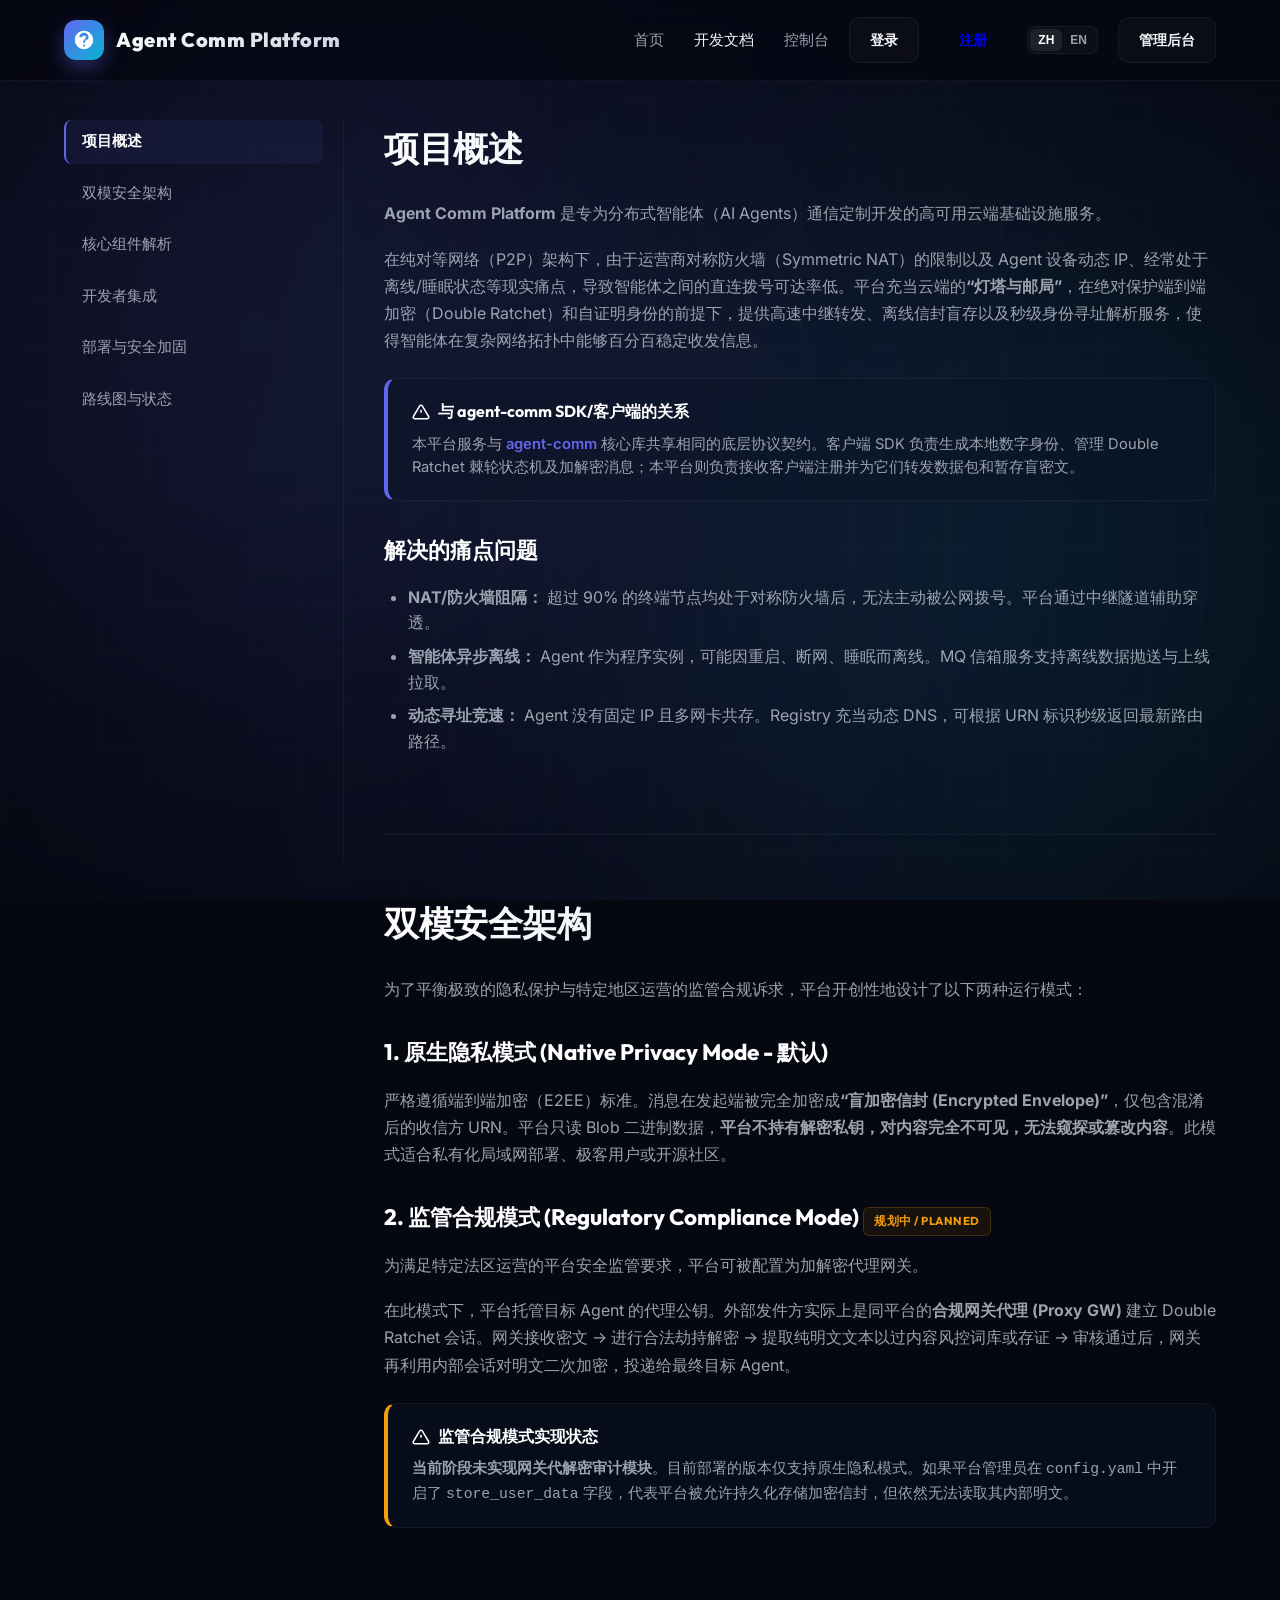
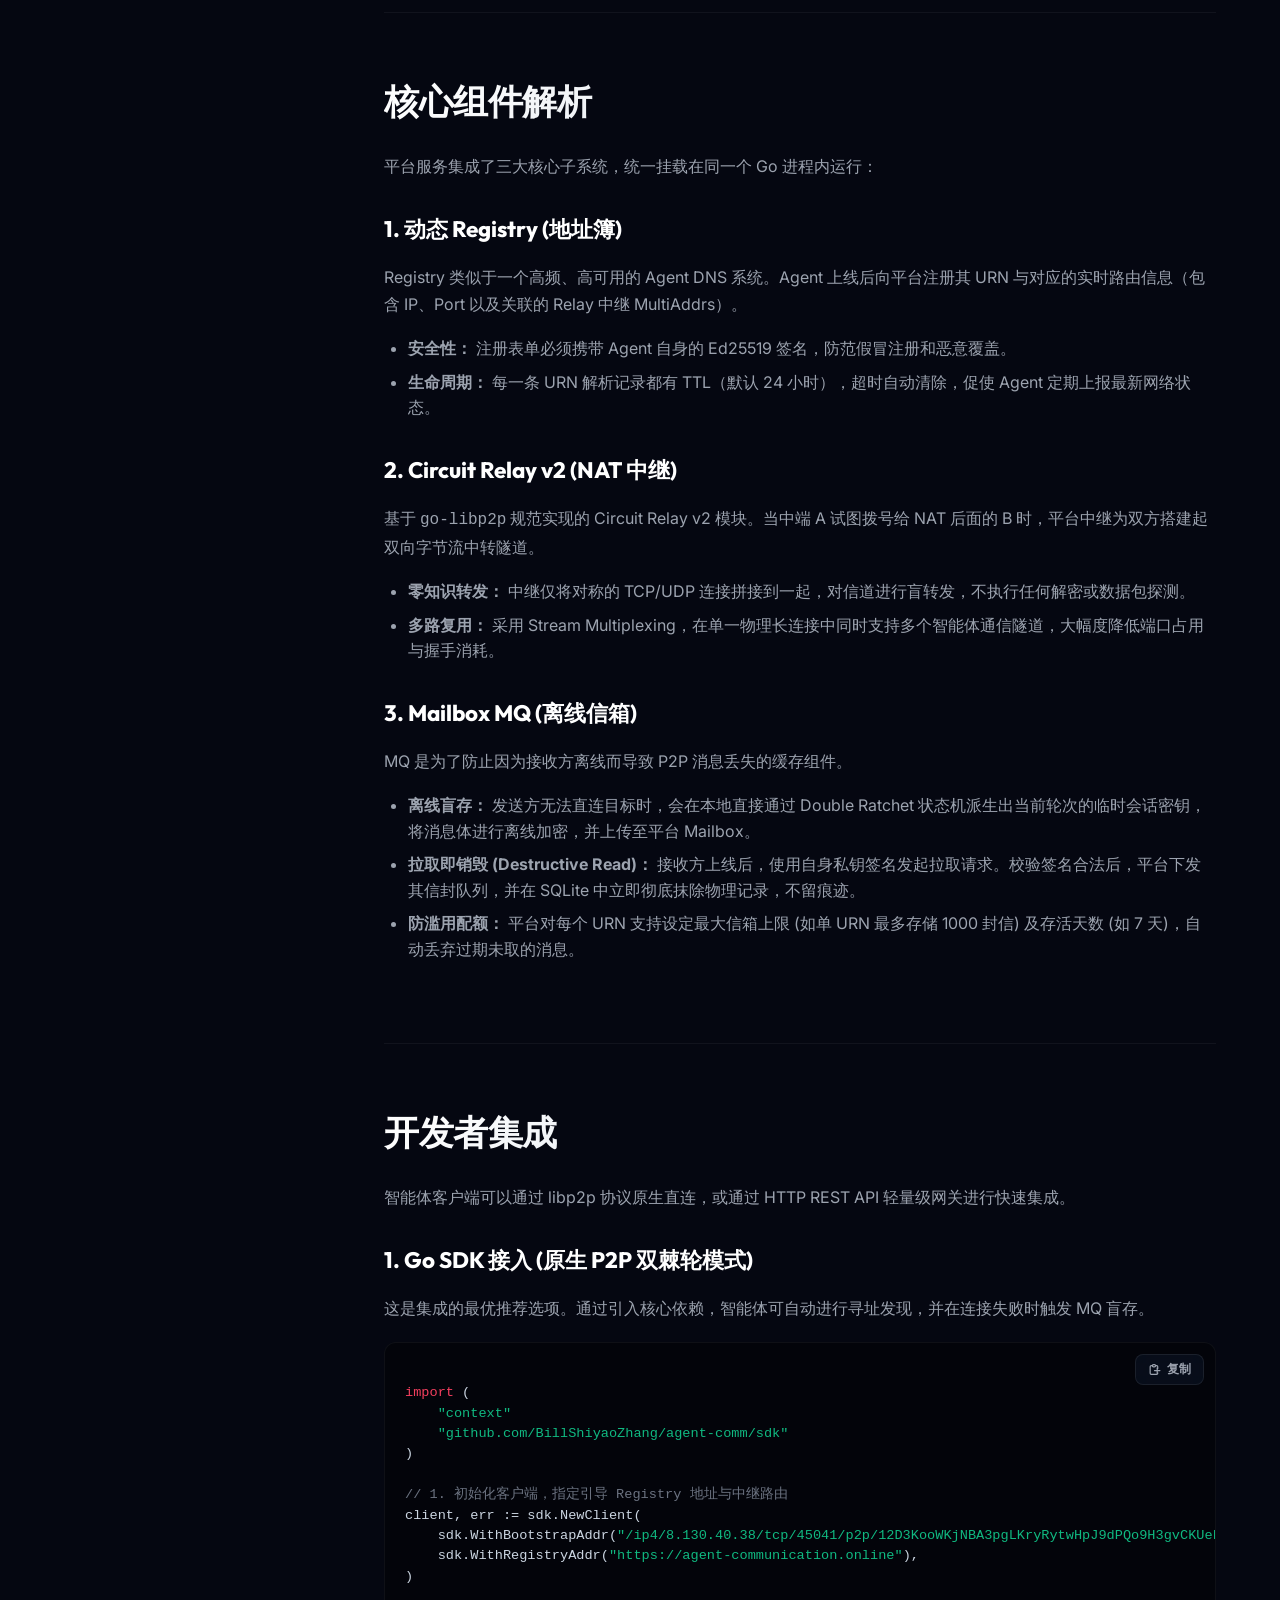
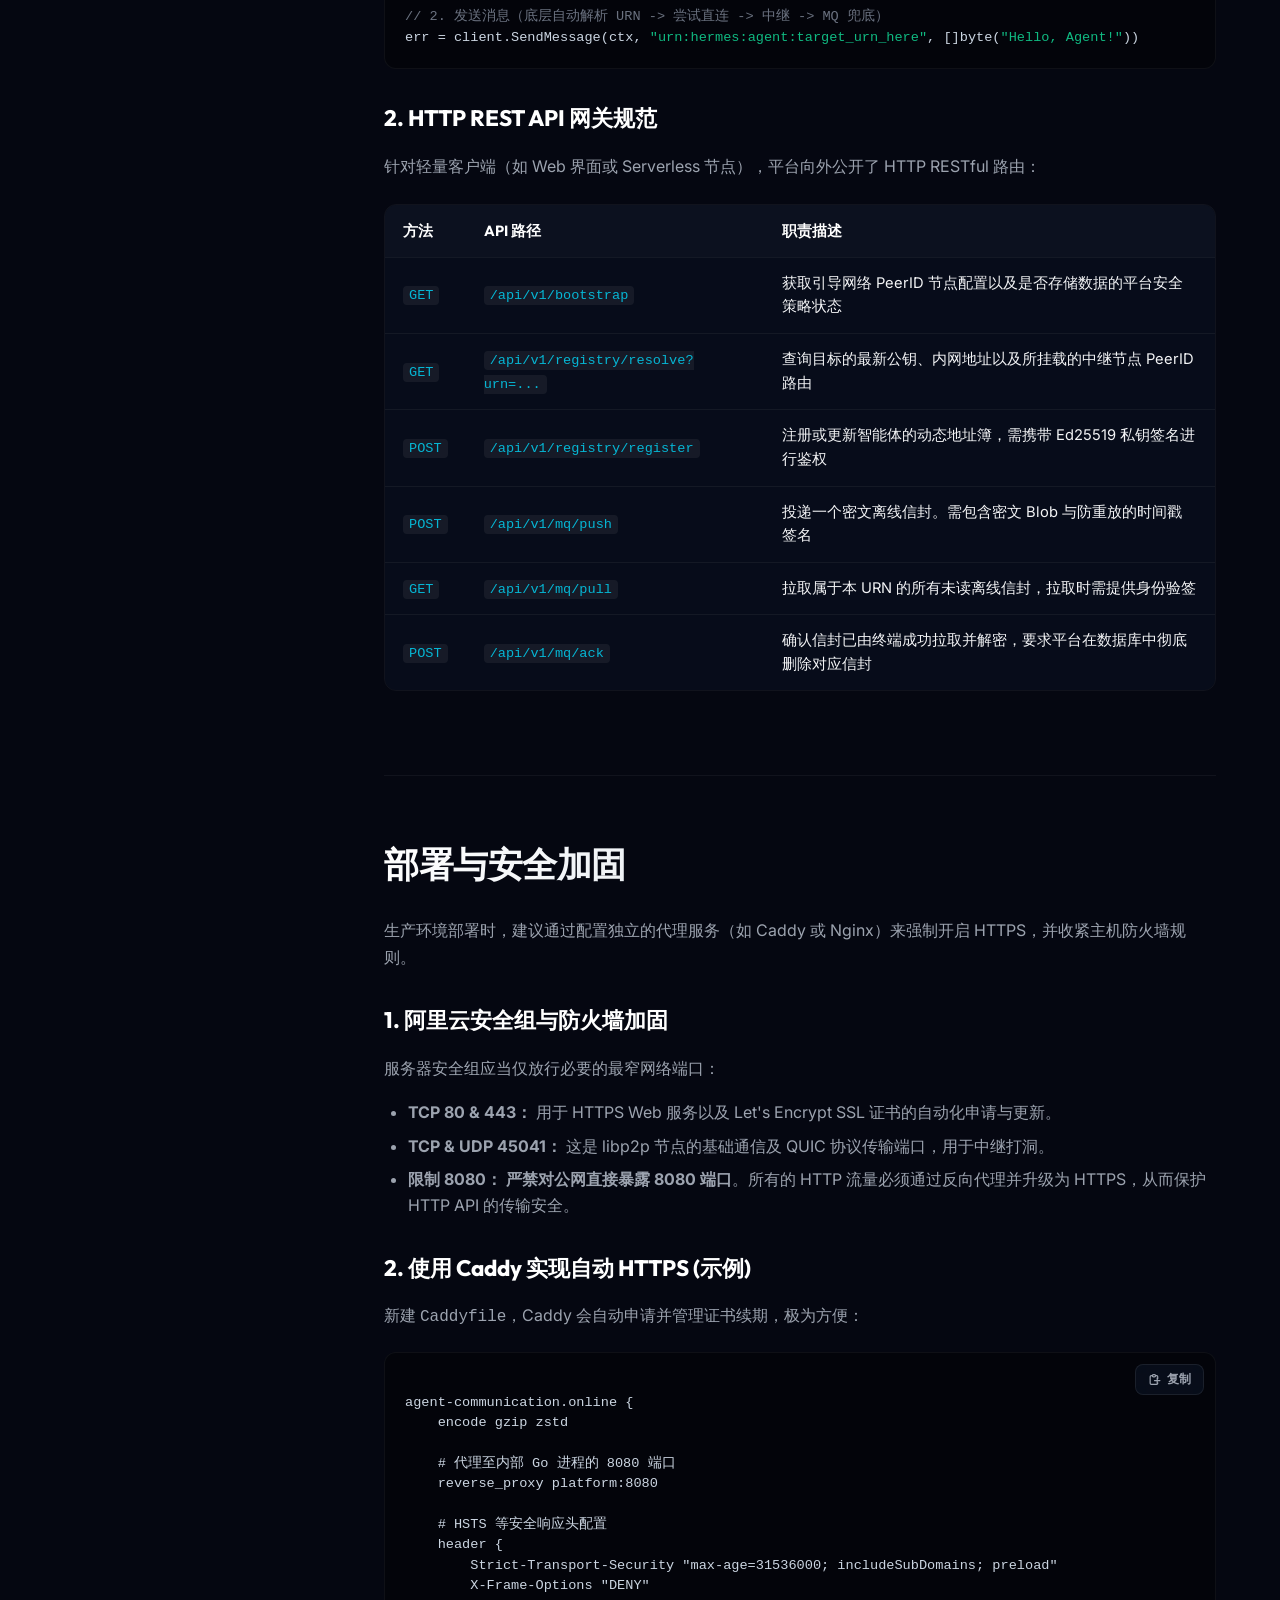
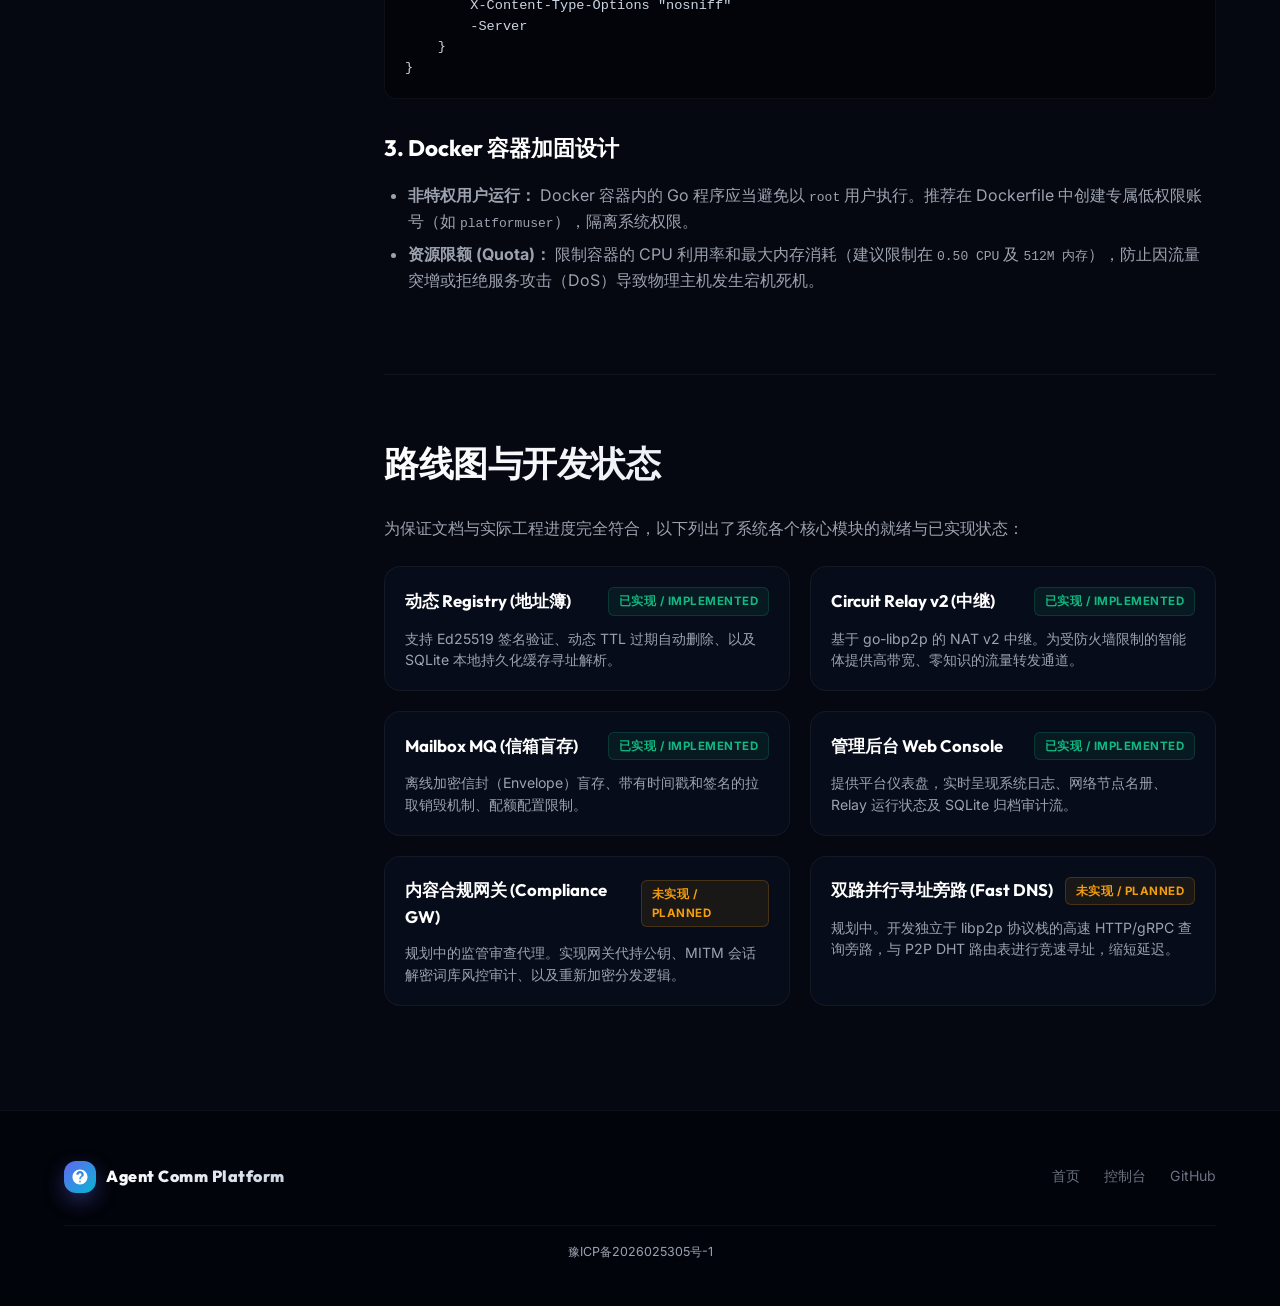
==== commit 7f7519f6: "feat: add ICP beian footer and landing-page nav buttons - Add 豫ICP备2026025305号-1 link to homepage, d" ====
--- a/internal/api/web/docs.html
+++ b/internal/api/web/docs.html
@@ -1,1526 +1,1624 @@
-<!DOCTYPE html>
-<html lang="zh-CN">
-<head>
-  <meta charset="UTF-8">
-  <meta name="viewport" content="width=device-width, initial-scale=1.0">
-  <title data-i18n="title">Agent Comm Platform - 开发文档 / Developer Docs</title>
-  <!-- Google Fonts Outfit & Inter -->
-  <link rel="preconnect" href="https://fonts.googleapis.com">
-  <link rel="preconnect" href="https://fonts.gstatic.com" crossorigin>
-  <link href="https://fonts.googleapis.com/css2?family=Inter:wght@300;400;500;600;700&family=Outfit:wght@400;500;600;700;800;900&display=swap" rel="stylesheet">
-  
-  <style>
-    /* CSS Variables & Design System (Matching Homepage) */
-    :root {
-      --primary: #6366f1;
-      --primary-hover: #4f46e5;
-      --primary-glow: rgba(99, 102, 241, 0.35);
-      
-      --accent-cyan: #06b6d4;
-      --accent-cyan-hover: #0891b2;
-      --accent-cyan-glow: rgba(6, 182, 212, 0.35);
-      
-      --accent-violet: #8b5cf6;
-      --accent-violet-glow: rgba(139, 92, 246, 0.25);
-      
-      --success: #10b981;
-      --success-glow: rgba(16, 185, 129, 0.2);
-      --warning: #f59e0b;
-      
-      --bg-dark: #050711;
-      --surface-glass: rgba(13, 20, 38, 0.45);
-      --surface-glass-hover: rgba(22, 32, 59, 0.6);
-      --border-color: rgba(255, 255, 255, 0.05);
-      --border-color-hover: rgba(255, 255, 255, 0.12);
-      
-      --text-main: #f3f4f6;
-      --text-muted: #9ca3af;
-      --text-dim: #6b7280;
-      
-      --font-display: 'Outfit', 'Inter', sans-serif;
-      --font-body: 'Inter', sans-serif;
-      
-      --max-width: 1200px;
-    }
-
-    * {
-      box-sizing: border-box;
-      margin: 0;
-      padding: 0;
-    }
-
-    html {
-      scroll-behavior: smooth;
-    }
-
-    body {
-      background: var(--bg-dark);
-      color: var(--text-main);
-      font-family: var(--font-body);
-      min-height: 100vh;
-      overflow-x: hidden;
-      line-height: 1.6;
-    }
-
-    /* Aurora animated background */
-    .aurora-bg {
-      position: fixed;
-      top: 0;
-      left: 0;
-      width: 100vw;
-      height: 100vh;
-      overflow: hidden;
-      z-index: -2;
-      background: radial-gradient(circle at 50% 50%, #0c0f24 0%, #050711 100%);
-    }
-
-    .aurora-glow {
-      position: absolute;
-      width: 80vw;
-      height: 80vw;
-      border-radius: 50%;
-      filter: blur(140px);
-      opacity: 0.15;
-      mix-blend-mode: screen;
-      animation: rotateGlow 25s infinite linear;
-    }
-
-    .aurora-1 {
-      top: -20%;
-      left: -20%;
-      background: radial-gradient(circle, var(--primary) 0%, transparent 70%);
-    }
-
-    .aurora-2 {
-      bottom: -20%;
-      right: -20%;
-      background: radial-gradient(circle, var(--accent-cyan) 0%, transparent 70%);
-      animation-duration: 35s;
-      animation-direction: reverse;
-    }
-
-    .grid-overlay {
-      position: fixed;
-      top: 0;
-      left: 0;
-      width: 100%;
-      height: 100%;
-      background-image: 
-        linear-gradient(rgba(255, 255, 255, 0.015) 1px, transparent 1px),
-        linear-gradient(90deg, rgba(255, 255, 255, 0.015) 1px, transparent 1px);
-      background-size: 50px 50px;
-      z-index: -1;
-      pointer-events: none;
-    }
-
-    @keyframes rotateGlow {
-      0% { transform: rotate(0deg) translate(-5%, -5%) scale(1); }
-      50% { transform: rotate(180deg) translate(5%, 5%) scale(1.15); }
-      100% { transform: rotate(360deg) translate(-5%, -5%) scale(1); }
-    }
-
-    /* Container */
-    .container {
-      max-width: var(--max-width);
-      margin: 0 auto;
-      padding: 0 24px;
-    }
-
-    /* Header & Navigation */
-    header {
-      position: fixed;
-      top: 0;
-      left: 0;
-      width: 100%;
-      z-index: 100;
-      background: rgba(5, 7, 17, 0.7);
-      backdrop-filter: blur(16px);
-      border-bottom: 1px solid var(--border-color);
-      transition: all 0.3s ease;
-    }
-
-    header.scrolled {
-      padding: 10px 0;
-      background: rgba(5, 7, 17, 0.85);
-      box-shadow: 0 10px 30px rgba(0, 0, 0, 0.3);
-    }
-
-    .nav-container {
-      display: flex;
-      justify-content: space-between;
-      align-items: center;
-      height: 80px;
-      transition: height 0.3s ease;
-    }
-
-    header.scrolled .nav-container {
-      height: 64px;
-    }
-
-    .brand {
-      display: flex;
-      align-items: center;
-      gap: 12px;
-      text-decoration: none;
-    }
-
-    .brand-logo {
-      width: 40px;
-      height: 40px;
-      background: linear-gradient(135deg, var(--primary) 0%, var(--accent-cyan) 100%);
-      border-radius: 12px;
-      display: flex;
-      align-items: center;
-      justify-content: center;
-      box-shadow: 0 8px 20px var(--primary-glow);
-    }
-
-    .brand-logo svg {
-      width: 22px;
-      height: 22px;
-      fill: #fff;
-    }
-
-    .brand-title {
-      font-family: var(--font-display);
-      font-size: 1.25rem;
-      font-weight: 850;
-      letter-spacing: 0.5px;
-      background: linear-gradient(135deg, #ffffff 0%, #cbd5e1 100%);
-      -webkit-background-clip: text;
-      -webkit-text-fill-color: transparent;
-    }
-
-    .nav-actions {
-      display: flex;
-      align-items: center;
-      gap: 20px;
-    }
-
-    .nav-links {
-      display: flex;
-      gap: 30px;
-      list-style: none;
-    }
-
-    .nav-links a {
-      color: var(--text-muted);
-      text-decoration: none;
-      font-weight: 500;
-      font-size: 0.95rem;
-      transition: color 0.2s;
-    }
-
-    .nav-links a:hover, .nav-links a.active-nav {
-      color: var(--text-main);
-    }
-
-    .btn {
-      display: inline-flex;
-      align-items: center;
-      justify-content: center;
-      gap: 8px;
-      padding: 10px 20px;
-      border-radius: 10px;
-      font-weight: 600;
-      font-size: 0.9rem;
-      cursor: pointer;
-      text-decoration: none;
-      transition: all 0.25s cubic-bezier(0.4, 0, 0.2, 1);
-    }
-
-    .btn-secondary {
-      background: rgba(255, 255, 255, 0.03);
-      color: var(--text-main);
-      border: 1px solid var(--border-color);
-      backdrop-filter: blur(8px);
-    }
-
-    .btn-secondary:hover {
-      background: rgba(255, 255, 255, 0.08);
-      border-color: var(--border-color-hover);
-      transform: translateY(-2px);
-    }
-
-    .lang-toggle {
-      display: flex;
-      background: rgba(255, 255, 255, 0.03);
-      border: 1px solid var(--border-color);
-      border-radius: 8px;
-      padding: 2px;
-      cursor: pointer;
-    }
-
-    .lang-btn {
-      padding: 4px 8px;
-      border-radius: 6px;
-      font-size: 0.75rem;
-      font-weight: 600;
-      background: transparent;
-      border: none;
-      color: var(--text-muted);
-      cursor: pointer;
-      transition: all 0.2s;
-    }
-
-    .lang-btn.active {
-      background: rgba(255, 255, 255, 0.08);
-      color: #fff;
-    }
-
-    /* Documentation Layout */
-    .docs-container {
-      display: flex;
-      gap: 40px;
-      padding-top: 120px;
-      padding-bottom: 80px;
-      position: relative;
-    }
-
-    /* Sidebar Toggle for Mobile */
-    .sidebar-toggle {
-      display: none;
-      position: fixed;
-      bottom: 24px;
-      right: 24px;
-      width: 56px;
-      height: 56px;
-      border-radius: 50%;
-      background: linear-gradient(135deg, var(--primary) 0%, var(--accent-cyan) 100%);
-      border: none;
-      color: #fff;
-      box-shadow: 0 8px 24px var(--primary-glow);
-      cursor: pointer;
-      z-index: 1010;
-      align-items: center;
-      justify-content: center;
-      transition: transform 0.2s;
-    }
-
-    .sidebar-toggle:active {
-      transform: scale(0.9);
-    }
-
-    .sidebar-toggle svg {
-      width: 24px;
-      height: 24px;
-      fill: currentColor;
-    }
-
-    /* Left Sidebar */
-    .docs-sidebar {
-      width: 280px;
-      position: sticky;
-      top: 120px;
-      height: calc(100vh - 160px);
-      overflow-y: auto;
-      border-right: 1px solid var(--border-color);
-      flex-shrink: 0;
-      padding-right: 20px;
-    }
-
-    .docs-sidebar::-webkit-scrollbar {
-      width: 4px;
-    }
-
-    .docs-sidebar::-webkit-scrollbar-thumb {
-      background: rgba(255, 255, 255, 0.05);
-      border-radius: 2px;
-    }
-
-    .sidebar-nav ul {
-      list-style: none;
-      display: flex;
-      flex-direction: column;
-      gap: 8px;
-    }
-
-    .sidebar-nav a {
-      display: block;
-      padding: 10px 16px;
-      color: var(--text-muted);
-      text-decoration: none;
-      font-size: 0.92rem;
-      font-weight: 500;
-      border-radius: 8px;
-      border-left: 2px solid transparent;
-      transition: all 0.2s ease;
-    }
-
-    .sidebar-nav a:hover {
-      color: #fff;
-      background: rgba(255, 255, 255, 0.02);
-    }
-
-    .sidebar-nav a.active {
-      color: #fff;
-      background: rgba(99, 102, 241, 0.08);
-      border-left-color: var(--primary);
-      font-weight: 600;
-    }
-
-    /* Sidebar Overlay for Mobile */
-    .sidebar-overlay {
-      position: fixed;
-      top: 0;
-      left: 0;
-      width: 100vw;
-      height: 100vh;
-      background: rgba(5, 7, 17, 0.6);
-      backdrop-filter: blur(4px);
-      z-index: 999;
-      display: none;
-    }
-
-    /* Right Content Panel */
-    .docs-content {
-      flex-grow: 1;
-      min-width: 0;
-    }
-
-    .doc-section {
-      padding-bottom: 60px;
-      margin-bottom: 60px;
-      border-bottom: 1px solid var(--border-color);
-    }
-
-    .doc-section:last-child {
-      border-bottom: none;
-      padding-bottom: 0;
-      margin-bottom: 0;
-    }
-
-    .doc-title {
-      font-family: var(--font-display);
-      font-size: 2.2rem;
-      font-weight: 850;
-      letter-spacing: -0.5px;
-      margin-bottom: 24px;
-      background: linear-gradient(135deg, #ffffff 0%, #cbd5e1 100%);
-      -webkit-background-clip: text;
-      -webkit-text-fill-color: transparent;
-      display: flex;
-      align-items: center;
-      gap: 12px;
-    }
-
-    .doc-subtitle {
-      font-family: var(--font-display);
-      font-size: 1.4rem;
-      font-weight: 750;
-      color: #fff;
-      margin-top: 32px;
-      margin-bottom: 16px;
-    }
-
-    .doc-para {
-      color: var(--text-muted);
-      font-size: 1rem;
-      margin-bottom: 18px;
-      line-height: 1.7;
-    }
-
-    .doc-list {
-      color: var(--text-muted);
-      margin-left: 24px;
-      margin-bottom: 20px;
-    }
-
-    .doc-list li {
-      margin-bottom: 8px;
-      line-height: 1.6;
-    }
-
-    /* Badges & Indicators */
-    .badge {
-      display: inline-flex;
-      align-items: center;
-      padding: 4px 10px;
-      border-radius: 6px;
-      font-size: 0.72rem;
-      font-weight: 700;
-      text-transform: uppercase;
-      letter-spacing: 0.5px;
-    }
-
-    .badge-success {
-      background: rgba(16, 185, 129, 0.08);
-      border: 1px solid rgba(16, 185, 129, 0.2);
-      color: var(--success);
-    }
-
-    .badge-warning {
-      background: rgba(245, 158, 11, 0.08);
-      border: 1px solid rgba(245, 158, 11, 0.2);
-      color: var(--warning);
-    }
-
-    .badge-violet {
-      background: rgba(139, 92, 246, 0.08);
-      border: 1px solid rgba(139, 92, 246, 0.2);
-      color: var(--accent-violet);
-    }
-
-    /* Alert callouts */
-    .callout {
-      background: var(--surface-glass);
-      border: 1px solid var(--border-color);
-      border-left: 4px solid var(--primary);
-      border-radius: 12px;
-      padding: 20px 24px;
-      margin: 24px 0;
-      backdrop-filter: blur(12px);
-    }
-
-    .callout.callout-warning {
-      border-left-color: var(--warning);
-    }
-
-    .callout.callout-success {
-      border-left-color: var(--success);
-    }
-
-    .callout-title {
-      font-family: var(--font-display);
-      font-weight: 700;
-      font-size: 1rem;
-      color: #fff;
-      margin-bottom: 8px;
-      display: flex;
-      align-items: center;
-      gap: 8px;
-    }
-
-    .callout-desc {
-      color: var(--text-muted);
-      font-size: 0.92rem;
-      line-height: 1.6;
-    }
-
-    /* Code Blocks */
-    .code-block-wrapper {
-      position: relative;
-      margin: 20px 0;
-    }
-    
-    .code-block {
-      background: rgba(0, 0, 0, 0.4);
-      border: 1px solid rgba(255, 255, 255, 0.05);
-      border-radius: 12px;
-      padding: 40px 20px 20px 20px;
-      font-family: 'Courier New', Courier, monospace;
-      font-size: 0.85rem;
-      color: #cbd5e1;
-      overflow-x: auto;
-      white-space: pre;
-      line-height: 1.5;
-    }
-    
-    .code-keyword { color: #f43f5e; }
-    .code-string { color: #10b981; }
-    .code-comment { color: var(--text-dim); }
-    .code-type { color: var(--accent-cyan); }
-
-    /* Copy Button (Same as homepage) */
-    .copy-btn {
-      position: absolute;
-      top: 12px;
-      right: 12px;
-      display: inline-flex;
-      align-items: center;
-      gap: 6px;
-      padding: 6px 12px;
-      background: rgba(13, 20, 38, 0.6);
-      border: 1px solid rgba(255, 255, 255, 0.08);
-      border-radius: 8px;
-      color: var(--text-muted);
-      font-size: 0.75rem;
-      font-weight: 600;
-      cursor: pointer;
-      backdrop-filter: blur(12px);
-      transition: all 0.25s cubic-bezier(0.4, 0, 0.2, 1);
-      z-index: 10;
-    }
-
-    .copy-btn:hover {
-      background: rgba(99, 102, 241, 0.12);
-      border-color: rgba(99, 102, 241, 0.3);
-      color: #fff;
-      transform: scale(1.03);
-    }
-
-    .copy-btn:active {
-      transform: scale(0.97);
-    }
-
-    .copy-btn svg {
-      width: 13px;
-      height: 13px;
-      fill: none;
-      stroke: currentColor;
-      stroke-width: 2.2;
-      stroke-linecap: round;
-      stroke-linejoin: round;
-    }
-
-    .copy-btn.copied {
-      border-color: var(--success) !important;
-      color: var(--success) !important;
-      background: rgba(16, 185, 129, 0.12) !important;
-      box-shadow: 0 0 12px rgba(16, 185, 129, 0.25);
-    }
-
-    /* Tables */
-    .table-wrapper {
-      width: 100%;
-      overflow-x: auto;
-      margin: 24px 0;
-      border: 1px solid var(--border-color);
-      border-radius: 12px;
-    }
-
-    table {
-      width: 100%;
-      border-collapse: collapse;
-      text-align: left;
-      font-size: 0.92rem;
-      background: var(--surface-glass);
-    }
-
-    th, td {
-      padding: 14px 18px;
-      border-bottom: 1px solid var(--border-color);
-    }
-
-    th {
-      background: rgba(255, 255, 255, 0.02);
-      font-family: var(--font-display);
-      font-weight: 700;
-      color: #fff;
-    }
-
-    tr:last-child td {
-      border-bottom: none;
-    }
-
-    td code {
-      background: rgba(255, 255, 255, 0.06);
-      padding: 2px 6px;
-      border-radius: 4px;
-      font-family: monospace;
-      color: var(--accent-cyan);
-      font-size: 0.85rem;
-    }
-
-    /* Bilingual Toggle Group */
-    .lang-group {
-      display: none;
-    }
-
-    .lang-group.active-lang {
-      display: block;
-    }
-
-    /* Roadmap grid */
-    .roadmap-grid {
-      display: grid;
-      grid-template-columns: repeat(2, 1fr);
-      gap: 20px;
-      margin: 24px 0;
-    }
-
-    .roadmap-card {
-      background: var(--surface-glass);
-      border: 1px solid var(--border-color);
-      border-radius: 16px;
-      padding: 20px;
-      backdrop-filter: blur(12px);
-    }
-
-    .roadmap-card-header {
-      display: flex;
-      justify-content: space-between;
-      align-items: center;
-      margin-bottom: 12px;
-    }
-
-    .roadmap-card-title {
-      font-family: var(--font-display);
-      font-weight: 700;
-      color: #fff;
-      font-size: 1.05rem;
-    }
-
-    .roadmap-card-desc {
-      color: var(--text-muted);
-      font-size: 0.88rem;
-      line-height: 1.5;
-    }
-
-    /* Responsive Design */
-    @media (max-width: 992px) {
-      .docs-container {
-        flex-direction: column;
-        gap: 0;
-      }
-
-      .docs-sidebar {
-        position: fixed;
-        left: -300px;
-        top: 0;
-        height: 100vh;
-        z-index: 1005;
-        width: 280px;
-        background: rgba(5, 7, 17, 0.95);
-        backdrop-filter: blur(24px);
-        border-right: 1px solid var(--border-color);
-        padding: 80px 20px 20px 20px;
-        transition: left 0.3s cubic-bezier(0.4, 0, 0.2, 1);
-      }
-
-      .docs-sidebar.open {
-        left: 0;
-      }
-
-      .sidebar-toggle {
-        display: flex;
-      }
-
-      .docs-content {
-        padding: 0 10px;
-      }
-
-      .roadmap-grid {
-        grid-template-columns: 1fr;
-      }
-    }
-  </style>
-</head>
-<body>
-  <!-- Aurora Background Components -->
-  <div class="aurora-bg">
-    <div class="aurora-glow aurora-1"></div>
-    <div class="aurora-glow aurora-2"></div>
-  </div>
-  <div class="grid-overlay"></div>
-
-  <!-- Header -->
-  <header id="header">
-    <div class="container nav-container">
-      <a href="/" class="brand">
-        <div class="brand-logo">
-          <svg viewBox="0 0 24 24">
-            <path d="M12 2C6.48 2 2 6.48 2 12s4.48 10 10 10 10-4.48 10-10S17.52 2 12 2zm1 17h-2v-2h2v2zm2.07-7.75l-.9.92C13.45 12.9 13 13.5 13 15h-2v-.5c0-1.1.45-2.1 1.17-2.83l1.24-1.26c.37-.36.59-.86.59-1.41 0-1.1-.9-2-2-2s-2 .9-2 2H7c0-2.76 2.24-5 5-5s5 2.24 5 5c0 1.04-.42 1.99-1.07 2.75z"/>
-          </svg>
-        </div>
-        <span class="brand-title">Agent Comm Platform</span>
-      </a>
-      
-      <div class="nav-actions">
-        <ul class="nav-links">
-          <li><a href="/" data-i18n="nav_home">首页</a></li>
-          <li><a href="/docs/" data-i18n="nav_docs" class="active-nav">开发文档</a></li>
-        </ul>
-        
-        <!-- Language Switcher -->
-        <div class="lang-toggle" onclick="toggleLanguage()">
-          <button class="lang-btn active" id="lang-zh">ZH</button>
-          <button class="lang-btn" id="lang-en">EN</button>
-        </div>
-        
-        <a href="/admin/" class="btn btn-secondary" data-i18n="nav_console">Admin Console</a>
-      </div>
-    </div>
-  </header>
-
-  <div class="container docs-container">
-    <!-- Mobile Sidebar Toggle -->
-    <button class="sidebar-toggle" id="sidebar-toggle">
-      <svg viewBox="0 0 24 24"><path d="M3 18h18v-2H3v2zm0-5h18v-2H3v2zm0-7v2h18V6H3z"/></svg>
-    </button>
-
-    <!-- Sidebar Navigation -->
-    <aside class="docs-sidebar" id="docs-sidebar">
-      <nav class="sidebar-nav">
-        <ul>
-          <li><a href="#overview" class="active" data-i18n="side_overview">项目概述 / Overview</a></li>
-          <li><a href="#architecture" data-i18n="side_arch">双模安全架构 / Architecture</a></li>
-          <li><a href="#components" data-i18n="side_components">核心组件解析 / Components</a></li>
-          <li><a href="#integration" data-i18n="side_integration">开发者集成 / Integration</a></li>
-          <li><a href="#deployment" data-i18n="side_deployment">部署与安全加固 / Deployment</a></li>
-          <li><a href="#roadmap" data-i18n="side_roadmap">路线图与状态说明 / Roadmap</a></li>
-        </ul>
-      </nav>
-    </aside>
-
-    <!-- Documentation Content -->
-    <main class="docs-content">
-      
-      <!-- Section 1: Overview -->
-      <section id="overview" class="doc-section">
-        <!-- Chinese -->
-        <div class="lang-group zh active-lang">
-          <h1 class="doc-title">项目概述</h1>
-          <p class="doc-para">
-            <strong>Agent Comm Platform</strong> 是专为分布式智能体（AI Agents）通信定制开发的高可用云端基础设施服务。
-          </p>
-          <p class="doc-para">
-            在纯对等网络（P2P）架构下，由于运营商对称防火墙（Symmetric NAT）的限制以及 Agent 设备动态 IP、经常处于离线/睡眠状态等现实痛点，导致智能体之间的直连拨号可达率低。平台充当云端的<strong>“灯塔与邮局”</strong>，在绝对保护端到端加密（Double Ratchet）和自证明身份的前提下，提供高速中继转发、离线信封盲存以及秒级身份寻址解析服务，使得智能体在复杂网络拓扑中能够百分百稳定收发信息。
-          </p>
-          <div class="callout">
-            <div class="callout-title">
-              <svg width="18" height="18" viewBox="0 0 24 24" fill="none" stroke="currentColor" stroke-width="2"><path d="M10.29 3.86L1.82 18a2 2 0 001.71 3h16.94a2 2 0 001.71-3L13.71 3.86a2 2 0 00-3.42 0zM12 9v4M12 17h.01"/></svg>
-              与 agent-comm SDK/客户端的关系
-            </div>
-            <div class="callout-desc">
-              本平台服务与 <a href="https://github.com/BillShiyaoZhang/agent-comm" target="_blank" style="color:var(--primary);text-decoration:none;font-weight:600;">agent-comm</a> 核心库共享相同的底层协议契约。客户端 SDK 负责生成本地数字身份、管理 Double Ratchet 棘轮状态机及加解密消息；本平台则负责接收客户端注册并为它们转发数据包和暂存盲密文。
-            </div>
-          </div>
-          <h3 class="doc-subtitle">解决的痛点问题</h3>
-          <ul class="doc-list">
-            <li><strong>NAT/防火墙阻隔：</strong> 超过 90% 的终端节点均处于对称防火墙后，无法主动被公网拨号。平台通过中继隧道辅助穿透。</li>
-            <li><strong>智能体异步离线：</strong> Agent 作为程序实例，可能因重启、断网、睡眠而离线。MQ 信箱服务支持离线数据抛送与上线拉取。</li>
-            <li><strong>动态寻址竞速：</strong> Agent 没有固定 IP 且多网卡共存。Registry 充当动态 DNS，可根据 URN 标识秒级返回最新路由路径。</li>
-          </ul>
-        </div>
-
-        <!-- English -->
-        <div class="lang-group en">
-          <h1 class="doc-title">Overview</h1>
-          <p class="doc-para">
-            <strong>Agent Comm Platform</strong> is a high-availability cloud infrastructure service custom-built for distributed AI Agent communication.
-          </p>
-          <p class="doc-para">
-            In a pure Peer-to-Peer (P2P) setup, strict symmetric firewalls (Symmetric NAT), dynamic IP addresses, and frequent agent sleep/offline states make direct dialing highly unreliable. The platform acts as a secure <strong>"lighthouse and post office"</strong> in the cloud. It provides high-speed circuit relays, offline ciphertext mailbox storage, and sub-second identity address resolution—all while maintaining absolute end-to-end encryption (Double Ratchet) and self-certifying identity guarantees.
-          </p>
-          <div class="callout">
-            <div class="callout-title">
-              <svg width="18" height="18" viewBox="0 0 24 24" fill="none" stroke="currentColor" stroke-width="2"><path d="M10.29 3.86L1.82 18a2 2 0 001.71 3h16.94a2 2 0 001.71-3L13.71 3.86a2 2 0 00-3.42 0zM12 9v4M12 17h.01"/></svg>
-              Relationship with agent-comm SDK
-            </div>
-            <div class="callout-desc">
-              This platform shares the underlying protocol contracts with the <a href="https://github.com/BillShiyaoZhang/agent-comm" target="_blank" style="color:var(--primary);text-decoration:none;font-weight:600;">agent-comm</a> client repository. The client SDK manages private keys, tracks the Double Ratchet state machine, and encrypts payloads, while this platform serves as the central hub routing envelopes and directory paths.
-            </div>
-          </div>
-          <h3 class="doc-subtitle">Key Challenges Solved</h3>
-          <ul class="doc-list">
-            <li><strong>NAT & Firewalls:</strong> Over 90% of nodes sit behind strict NATs. The platform's Relay v2 facilitates hole punching and tunneling.</li>
-            <li><strong>Asynchronous Offline:</strong> Agents wake up and sleep dynamically. The MQ mailbox stores encrypted messages until they reconnect.</li>
-            <li><strong>Dynamic Discovery:</strong> Agents change IPs frequently. The Registry functions as a dynamic DNS for URN-to-Multiaddrs mapping.</li>
-          </ul>
-        </div>
-      </section>
-
-      <!-- Section 2: Architecture Modes -->
-      <section id="architecture" class="doc-section">
-        <!-- Chinese -->
-        <div class="lang-group zh active-lang">
-          <h1 class="doc-title">双模安全架构</h1>
-          <p class="doc-para">
-            为了平衡极致的隐私保护与特定地区运营的监管合规诉求，平台开创性地设计了以下两种运行模式：
-          </p>
-          
-          <h3 class="doc-subtitle">1. 原生隐私模式 (Native Privacy Mode - 默认)</h3>
-          <p class="doc-para">
-            严格遵循端到端加密（E2EE）标准。消息在发起端被完全加密成<strong>“盲加密信封 (Encrypted Envelope)”</strong>，仅包含混淆后的收信方 URN。平台只读 Blob 二进制数据，<strong>平台不持有解密私钥，对内容完全不可见，无法窥探或篡改内容</strong>。此模式适合私有化局域网部署、极客用户或开源社区。
-          </p>
-
-          <h3 class="doc-subtitle">2. 监管合规模式 (Regulatory Compliance Mode) <span class="badge badge-warning">规划中 / Planned</span></h3>
-          <p class="doc-para">
-            为满足特定法区运营的平台安全监管要求，平台可被配置为加解密代理网关。
-          </p>
-          <p class="doc-para">
-            在此模式下，平台托管目标 Agent 的代理公钥。外部发件方实际上是同平台的<strong>合规网关代理 (Proxy GW)</strong> 建立 Double Ratchet 会话。网关接收密文 -> 进行合法劫持解密 -> 提取纯明文文本以过内容风控词库或存证 -> 审核通过后，网关再利用内部会话对明文二次加密，投递给最终目标 Agent。
-          </p>
-          <div class="callout callout-warning">
-            <div class="callout-title">
-              <svg width="18" height="18" viewBox="0 0 24 24" fill="none" stroke="currentColor" stroke-width="2"><path d="M10.29 3.86L1.82 18a2 2 0 001.71 3h16.94a2 2 0 001.71-3L13.71 3.86a2 2 0 00-3.42 0zM12 9v4M12 17h.01"/></svg>
-              监管合规模式实现状态
-            </div>
-            <div class="callout-desc">
-              <strong>当前阶段未实现网关代解密审计模块</strong>。目前部署的版本仅支持原生隐私模式。如果平台管理员在 <code>config.yaml</code> 中开启了 <code>store_user_data</code> 字段，代表平台被允许持久化存储加密信封，但依然无法读取其内部明文。
-            </div>
-          </div>
-        </div>
-
-        <!-- English -->
-        <div class="lang-group en">
-          <h1 class="doc-title">Dual-Mode Security Architecture</h1>
-          <p class="doc-para">
-            To balance ironclad privacy guarantees with regional platform compliance mandates, the platform defines two operational modes:
-          </p>
-          
-          <h3 class="doc-subtitle">1. Native Privacy Mode (Default)</h3>
-          <p class="doc-para">
-            Strictly respects end-to-end encryption (E2EE) protocols. The payload is encrypted at the sender's client into a <strong>"Blind Encrypted Envelope"</strong>. The platform only stores and forwards the raw ciphertext Blob. <strong>Since the platform does not hold the private key, it has zero visibility into the message contents.</strong> This is ideal for open-source self-hosting and private geek networks.
-          </p>
-
-          <h3 class="doc-subtitle">2. Regulatory Compliance Mode <span class="badge badge-warning">Planned</span></h3>
-          <p class="doc-para">
-            To comply with platform content audit and security auditing laws in regulated regions, the platform can act as an intercepting gateway proxy.
-          </p>
-          <p class="doc-para">
-            Under this mode, the platform advertises a proxy public key. The external sender initiates a Double Ratchet session with the <strong>Proxy Gateway</strong> rather than the agent directly. The gateway decrypts the payload -> performs content checks/archiving -> and if permitted, re-encrypts the plaintext under an internal session to the recipient agent.
-          </p>
-          <div class="callout callout-warning">
-            <div class="callout-title">
-              <svg width="18" height="18" viewBox="0 0 24 24" fill="none" stroke="currentColor" stroke-width="2"><path d="M10.29 3.86L1.82 18a2 2 0 001.71 3h16.94a2 2 0 001.71-3L13.71 3.86a2 2 0 00-3.42 0zM12 9v4M12 17h.01"/></svg>
-              Implementation Warning
-            </div>
-            <div class="callout-desc">
-              <strong>The compliance proxy audit gateway is currently NOT implemented.</strong> The current stable releases run solely in Native Privacy Mode. Enabling the <code>store_user_data</code> configuration allows the platform to store ciphertext envelopes temporarily in SQLite, but the plaintext remains completely blind to the server.
-            </div>
-          </div>
-        </div>
-      </section>
-
-      <!-- Section 3: Core Components -->
-      <section id="components" class="doc-section">
-        <!-- Chinese -->
-        <div class="lang-group zh active-lang">
-          <h1 class="doc-title">核心组件解析</h1>
-          <p class="doc-para">
-            平台服务集成了三大核心子系统，统一挂载在同一个 Go 进程内运行：
-          </p>
-          
-          <h3 class="doc-subtitle">1. 动态 Registry (地址簿)</h3>
-          <p class="doc-para">
-            Registry 类似于一个高频、高可用的 Agent DNS 系统。Agent 上线后向平台注册其 URN 与对应的实时路由信息（包含 IP、Port 以及关联的 Relay 中继 MultiAddrs）。
-          </p>
-          <ul class="doc-list">
-            <li><strong>安全性：</strong> 注册表单必须携带 Agent 自身的 Ed25519 签名，防范假冒注册和恶意覆盖。</li>
-            <li><strong>生命周期：</strong> 每一条 URN 解析记录都有 TTL（默认 24 小时），超时自动清除，促使 Agent 定期上报最新网络状态。</li>
-          </ul>
-
-          <h3 class="doc-subtitle">2. Circuit Relay v2 (NAT 中继)</h3>
-          <p class="doc-para">
-            基于 <code>go-libp2p</code> 规范实现的 Circuit Relay v2 模块。当中端 A 试图拨号给 NAT 后面的 B 时，平台中继为双方搭建起双向字节流中转隧道。
-          </p>
-          <ul class="doc-list">
-            <li><strong>零知识转发：</strong> 中继仅将对称的 TCP/UDP 连接拼接到一起，对信道进行盲转发，不执行任何解密或数据包探测。</li>
-            <li><strong>多路复用：</strong> 采用 Stream Multiplexing，在单一物理长连接中同时支持多个智能体通信隧道，大幅度降低端口占用与握手消耗。</li>
-          </ul>
-
-          <h3 class="doc-subtitle">3. Mailbox MQ (离线信箱)</h3>
-          <p class="doc-para">
-            MQ 是为了防止因为接收方离线而导致 P2P 消息丢失的缓存组件。
-          </p>
-          <ul class="doc-list">
-            <li><strong>离线盲存：</strong> 发送方无法直连目标时，会在本地直接通过 Double Ratchet 状态机派生出当前轮次的临时会话密钥，将消息体进行离线加密，并上传至平台 Mailbox。</li>
-            <li><strong>拉取即销毁 (Destructive Read)：</strong> 接收方上线后，使用自身私钥签名发起拉取请求。校验签名合法后，平台下发其信封队列，并在 SQLite 中立即彻底抹除物理记录，不留痕迹。</li>
-            <li><strong>防滥用配额：</strong> 平台对每个 URN 支持设定最大信箱上限 (如单 URN 最多存储 1000 封信) 及存活天数 (如 7 天)，自动丢弃过期未取的消息。</li>
-          </ul>
-        </div>
-
-        <!-- English -->
-        <div class="lang-group en">
-          <h1 class="doc-title">Core Components</h1>
-          <p class="doc-para">
-            The platform features three unified backend modules engineered as a single Go binary:
-          </p>
-          
-          <h3 class="doc-subtitle">1. Dynamic Registry</h3>
-          <p class="doc-para">
-            The Registry functions similarly to a high-speed dynamic DNS for AI Agents. Upon startup, agents register their stable URN identifier paired with active multiaddresses (IP, Ports, and relays).
-          </p>
-          <ul class="doc-list">
-            <li><strong>Cryptographic Proofs:</strong> Registrations are signed using the agent's Ed25519 identity key, blocking identity hijacking or spoofed updates.</li>
-            <li><strong>Caching & TTL:</strong> Directory records automatically expire after a configurable TTL (e.g. 24 hours), forcing periodic active checks.</li>
-          </ul>
-
-          <h3 class="doc-subtitle">2. Circuit Relay v2</h3>
-          <p class="doc-para">
-            A native <code>libp2p</code> Circuit Relay v2 server. When Agent A tries to contact Agent B and both are blocked by symmetric firewalls, the relay acts as a public conduit.
-          </p>
-          <ul class="doc-list">
-            <li><strong>Blind Conduits:</strong> The relay forwards raw TCP/UDP stream segments blindly, bypassing decryption logic entirely.</li>
-            <li><strong>Stream Multiplexing:</strong> Bundles numerous client virtual channels through shared listening interfaces, conserving socket limits.</li>
-          </ul>
-
-          <h3 class="doc-subtitle">3. Mailbox MQ</h3>
-          <p class="doc-para">
-            The post-office queuing module preventing packet loss when an agent drops connection or is powered off.
-          </p>
-          <ul class="doc-list">
-            <li><strong>Encrypted Envelopes:</strong> Senders use the current Double Ratchet ratchet step locally to generate temporary keys, encrypting the payload before caching it inside the platform's MQ.</li>
-            <li><strong>Destructive Retrieve:</strong> The recipient pulls pending letters via an authenticated request (verified by Ed25519 signature). Once delivered, the envelopes are permanently purged from the server's SQLite store.</li>
-            <li><strong>Quota Management:</strong> Limits the maximum stored count per URN (e.g., 1000 items) and enforces retention limits (e.g., 7 days) to prevent disk space exhaustion.</li>
-          </ul>
-        </div>
-      </section>
-
-      <!-- Section 4: Developer Integration -->
-      <section id="integration" class="doc-section">
-        <!-- Chinese -->
-        <div class="lang-group zh active-lang">
-          <h1 class="doc-title">开发者集成</h1>
-          <p class="doc-para">
-            智能体客户端可以通过 libp2p 协议原生直连，或通过 HTTP REST API 轻量级网关进行快速集成。
-          </p>
-          
-          <h3 class="doc-subtitle">1. Go SDK 接入 (原生 P2P 双棘轮模式)</h3>
-          <p class="doc-para">
-            这是集成的最优推荐选项。通过引入核心依赖，智能体可自动进行寻址发现，并在连接失败时触发 MQ 盲存。
-          </p>
-
-          <div class="code-block-wrapper">
-            <button class="copy-btn" onclick="copyText(this, '#code-sdk-docs')">
-              <svg viewBox="0 0 24 24"><path d="M8 5H6a2 2 0 00-2 2v12a2 2 0 002 2h10a2 2 0 002-2v-1M8 5a2 2 0 002 2h2a2 2 0 002-2M8 5a2 2 0 012-2h2a2 2 0 012 2m0 0h2a2 2 0 012 2v3m-6 4h10m-5-5v10"/></svg>
-              <span data-i18n="btn_copy">复制</span>
-            </button>
-            <pre class="code-block" id="code-sdk-docs"><span class="code-keyword">import</span> (
-    <span class="code-string">"context"</span>
-    <span class="code-string">"github.com/BillShiyaoZhang/agent-comm/sdk"</span>
-)
-
-<span class="code-comment">// 1. 初始化客户端，指定引导 Registry 地址与中继路由</span>
-client, err := sdk.NewClient(
-    sdk.WithBootstrapAddr(<span class="code-string">"/ip4/8.130.40.38/tcp/45041/p2p/12D3KooWKjNBA3pgLKryRytwHpJ9dPQo9H3gvCKUekktYtXQXfib"</span>),
-    sdk.WithRegistryAddr(<span class="code-string">"https://agent-communication.online"</span>),
-)
-
-<span class="code-comment">// 2. 发送消息（底层自动解析 URN -> 尝试直连 -> 中继 -> MQ 兜底）</span>
-err = client.SendMessage(ctx, <span class="code-string">"urn:hermes:agent:target_urn_here"</span>, []byte(<span class="code-string">"Hello, Agent!"</span>))</pre>
-          </div>
-
-          <h3 class="doc-subtitle">2. HTTP REST API 网关规范</h3>
-          <p class="doc-para">
-            针对轻量客户端（如 Web 界面或 Serverless 节点），平台向外公开了 HTTP RESTful 路由：
-          </p>
-
-          <div class="table-wrapper">
-            <table>
-              <thead>
-                <tr>
-                  <th>方法</th>
-                  <th>API 路径</th>
-                  <th>职责描述</th>
-                </tr>
-              </thead>
-              <tbody>
-                <tr>
-                  <td><code>GET</code></td>
-                  <td><code>/api/v1/bootstrap</code></td>
-                  <td>获取引导网络 PeerID 节点配置以及是否存储数据的平台安全策略状态</td>
-                </tr>
-                <tr>
-                  <td><code>GET</code></td>
-                  <td><code>/api/v1/registry/resolve?urn=...</code></td>
-                  <td>查询目标的最新公钥、内网地址以及所挂载的中继节点 PeerID 路由</td>
-                </tr>
-                <tr>
-                  <td><code>POST</code></td>
-                  <td><code>/api/v1/registry/register</code></td>
-                  <td>注册或更新智能体的动态地址簿，需携带 Ed25519 私钥签名进行鉴权</td>
-                </tr>
-                <tr>
-                  <td><code>POST</code></td>
-                  <td><code>/api/v1/mq/push</code></td>
-                  <td>投递一个密文离线信封。需包含密文 Blob 与防重放的时间戳签名</td>
-                </tr>
-                <tr>
-                  <td><code>GET</code></td>
-                  <td><code>/api/v1/mq/pull</code></td>
-                  <td>拉取属于本 URN 的所有未读离线信封，拉取时需提供身份验签</td>
-                </tr>
-                <tr>
-                  <td><code>POST</code></td>
-                  <td><code>/api/v1/mq/ack</code></td>
-                  <td>确认信封已由终端成功拉取并解密，要求平台在数据库中彻底删除对应信封</td>
-                </tr>
-              </tbody>
-            </table>
-          </div>
-        </div>
-
-        <!-- English -->
-        <div class="lang-group en">
-          <h1 class="doc-title">Developer Integration</h1>
-          <p class="doc-para">
-            Agents can connect directly via native libp2p multiplexed streams or through a lightweight HTTP RESTful API gateway.
-          </p>
-          
-          <h3 class="doc-subtitle">1. Go SDK (Native P2P & E2EE)</h3>
-          <p class="doc-para">
-            This is the recommended path. The core library wraps dynamic discovery, symmetric NAT traversal, and automatic MQ fallback transparently.
-          </p>
-
-          <div class="code-block-wrapper">
-            <button class="copy-btn" onclick="copyText(this, '#code-sdk-docs-en')">
-              <svg viewBox="0 0 24 24"><path d="M8 5H6a2 2 0 00-2 2v12a2 2 0 002 2h10a2 2 0 002-2v-1M8 5a2 2 0 002 2h2a2 2 0 002-2M8 5a2 2 0 012-2h2a2 2 0 012 2m0 0h2a2 2 0 012 2v3m-6 4h10m-5-5v10"/></svg>
-              <span data-i18n="btn_copy">Copy</span>
-            </button>
-            <pre class="code-block" id="code-sdk-docs-en"><span class="code-keyword">import</span> (
-    <span class="code-string">"context"</span>
-    <span class="code-string">"github.com/BillShiyaoZhang/agent-comm/sdk"</span>
-)
-
-<span class="code-comment">// 1. Initialize client, pointing to cloud bootstrap and registry routes</span>
-client, err := sdk.NewClient(
-    sdk.WithBootstrapAddr(<span class="code-string">"/ip4/8.130.40.38/tcp/45041/p2p/12D3KooWKjNBA3pgLKryRytwHpJ9dPQo9H3gvCKUekktYtXQXfib"</span>),
-    sdk.WithRegistryAddr(<span class="code-string">"https://agent-communication.online"</span>),
-)
-
-<span class="code-comment">// 2. Dispatches payload (dynamic lookup -> direct dial -> relay tunnel -> MQ cache)</span>
-err = client.SendMessage(ctx, <span class="code-string">"urn:hermes:agent:target_urn_here"</span>, []byte(<span class="code-string">"Hello, Agent!"</span>))</pre>
-          </div>
-
-          <h3 class="doc-subtitle">2. HTTP REST API Reference</h3>
-          <p class="doc-para">
-            For thin clients, frontend components, or serverless web workers, you can query endpoints via standard HTTP requests:
-          </p>
-
-          <div class="table-wrapper">
-            <table>
-              <thead>
-                <tr>
-                  <th>Method</th>
-                  <th>Endpoint</th>
-                  <th>Purpose</th>
-                </tr>
-              </thead>
-              <tbody>
-                <tr>
-                  <td><code>GET</code></td>
-                  <td><code>/api/v1/bootstrap</code></td>
-                  <td>Retrieve peer parameters of the bootstrap network node and active safety policy states</td>
-                </tr>
-                <tr>
-                  <td><code>GET</code></td>
-                  <td><code>/api/v1/registry/resolve?urn=...</code></td>
-                  <td>Resolve an agent identifier to its public key, LAN/WAN multiaddresses, and relay routes</td>
-                </tr>
-                <tr>
-                  <td><code>POST</code></td>
-                  <td><code>/api/v1/registry/register</code></td>
-                  <td>Submit routing paths for your URN. Requires cryptographic authentication from the agent</td>
-                </tr>
-                <tr>
-                  <td><code>POST</code></td>
-                  <td><code>/api/v1/mq/push</code></td>
-                  <td>Upload a blind envelope containing ciphertext. Requires signature to avoid replay requests</td>
-                </tr>
-                <tr>
-                  <td><code>GET</code></td>
-                  <td><code>/api/v1/mq/pull</code></td>
-                  <td>Download all unread ciphertext envelopes addressed to the caller's URN</td>
-                </tr>
-                <tr>
-                  <td><code>POST</code></td>
-                  <td><code>/api/v1/mq/ack</code></td>
-                  <td>Confirm envelope reception. The platform immediately purges the record from persistent store</td>
-                </tr>
-              </tbody>
-            </table>
-          </div>
-        </div>
-      </section>
-
-      <!-- Section 5: Deployment -->
-      <section id="deployment" class="doc-section">
-        <!-- Chinese -->
-        <div class="lang-group zh active-lang">
-          <h1 class="doc-title">部署与安全加固</h1>
-          <p class="doc-para">
-            生产环境部署时，建议通过配置独立的代理服务（如 Caddy 或 Nginx）来强制开启 HTTPS，并收紧主机防火墙规则。
-          </p>
-          
-          <h3 class="doc-subtitle">1. 阿里云安全组与防火墙加固</h3>
-          <p class="doc-para">
-            服务器安全组应当仅放行必要的最窄网络端口：
-          </p>
-          <ul class="doc-list">
-            <li><strong>TCP 80 & 443：</strong> 用于 HTTPS Web 服务以及 Let's Encrypt SSL 证书的自动化申请与更新。</li>
-            <li><strong>TCP & UDP 45041：</strong> 这是 libp2p 节点的基础通信及 QUIC 协议传输端口，用于中继打洞。</li>
-            <li><strong>限制 8080：</strong> <strong>严禁对公网直接暴露 8080 端口</strong>。所有的 HTTP 流量必须通过反向代理并升级为 HTTPS，从而保护 HTTP API 的传输安全。</li>
-          </ul>
-
-          <h3 class="doc-subtitle">2. 使用 Caddy 实现自动 HTTPS (示例)</h3>
-          <p class="doc-para">
-            新建 <code>Caddyfile</code>，Caddy 会自动申请并管理证书续期，极为方便：
-          </p>
-
-          <div class="code-block-wrapper">
-            <button class="copy-btn" onclick="copyText(this, '#code-caddy')">
-              <svg viewBox="0 0 24 24"><path d="M8 5H6a2 2 0 00-2 2v12a2 2 0 002 2h10a2 2 0 002-2v-1M8 5a2 2 0 002 2h2a2 2 0 002-2M8 5a2 2 0 012-2h2a2 2 0 012 2m0 0h2a2 2 0 012 2v3m-6 4h10m-5-5v10"/></svg>
-              <span data-i18n="btn_copy">复制</span>
-            </button>
-            <pre class="code-block" id="code-caddy">agent-communication.online {
-    encode gzip zstd
-    
-    # 代理至内部 Go 进程的 8080 端口
-    reverse_proxy platform:8080
-    
-    # HSTS 等安全响应头配置
-    header {
-        Strict-Transport-Security "max-age=31536000; includeSubDomains; preload"
-        X-Frame-Options "DENY"
-        X-Content-Type-Options "nosniff"
-        -Server
-    }
-}</pre>
-          </div>
-
-          <h3 class="doc-subtitle">3. Docker 容器加固设计</h3>
-          <ul class="doc-list">
-            <li><strong>非特权用户运行：</strong> Docker 容器内的 Go 程序应当避免以 <code>root</code> 用户执行。推荐在 Dockerfile 中创建专属低权限账号（如 <code>platformuser</code>），隔离系统权限。</li>
-            <li><strong>资源限额 (Quota)：</strong> 限制容器的 CPU 利用率和最大内存消耗（建议限制在 <code>0.50 CPU</code> 及 <code>512M 内存</code>），防止因流量突增或拒绝服务攻击（DoS）导致物理主机发生宕机死机。</li>
-          </ul>
-        </div>
-
-        <!-- English -->
-        <div class="lang-group en">
-          <h1 class="doc-title">Deployment & Security Hardening</h1>
-          <p class="doc-para">
-            When hosting the platform in production, always route HTTP APIs behind secure reverse proxies to enforce SSL (HTTPS) and strictly limit listening ports.
-          </p>
-          
-          <h3 class="doc-subtitle">1. Network Firewalls & Cloud Security Groups</h3>
-          <p class="doc-para">
-            Restrict the host's exposed ingress paths to the minimum subset:
-          </p>
-          <ul class="doc-list">
-            <li><strong>TCP 80 & 443:</strong> Handled by reverse proxies for standard HTTPS endpoints and ACME SSL validation challenges.</li>
-            <li><strong>TCP & UDP 45041:</strong> Relies on these sockets for P2P connection handshakes, QUIC protocols, and NAT relay hole punching.</li>
-            <li><strong>Restricted 8080:</strong> <strong>Never expose the 8080 port directly to the WAN.</strong> Force all ingress HTTP requests to undergo reverse proxy verification.</li>
-          </ul>
-
-          <h3 class="doc-subtitle">2. Reverse Proxy using Caddy</h3>
-          <p class="doc-para">
-            Create a simple <code>Caddyfile</code>. Caddy handles certificate provisioning and automatic renewals transparently:
-          </p>
-
-          <div class="code-block-wrapper">
-            <button class="copy-btn" onclick="copyText(this, '#code-caddy-en')">
-              <svg viewBox="0 0 24 24"><path d="M8 5H6a2 2 0 00-2 2v12a2 2 0 002 2h10a2 2 0 002-2v-1M8 5a2 2 0 002 2h2a2 2 0 002-2M8 5a2 2 0 012-2h2a2 2 0 012 2m0 0h2a2 2 0 012 2v3m-6 4h10m-5-5v10"/></svg>
-              <span data-i18n="btn_copy">Copy</span>
-            </button>
-            <pre class="code-block" id="code-caddy-en">agent-communication.online {
-    encode gzip zstd
-    
-    # Forwards requests to the platform container
-    reverse_proxy platform:8080
-    
-    # Headers to harden transport security
-    header {
-        Strict-Transport-Security "max-age=31536000; includeSubDomains; preload"
-        X-Frame-Options "DENY"
-        X-Content-Type-Options "nosniff"
-        -Server
-    }
-}</pre>
-          </div>
-
-          <h3 class="doc-subtitle">3. Container Containment</h3>
-          <ul class="doc-list">
-            <li><strong>Non-root Isolation:</strong> Update Dockerfiles to construct a non-privileged user (e.g., <code>platformuser</code>). Running Go binaries under root access creates risks if standard libraries contain exploits.</li>
-            <li><strong>Hard Limits:</strong> Limit container resource bounds (e.g. <code>cpus: '0.50'</code> and <code>memory: 512M</code>) under <code>docker-compose.yml</code> to prevent systemic DoS events or memory leaks.</li>
-          </ul>
-        </div>
-      </section>
-
-      <!-- Section 6: Roadmap -->
-      <section id="roadmap" class="doc-section">
-        <!-- Chinese -->
-        <div class="lang-group zh active-lang">
-          <h1 class="doc-title">路线图与开发状态</h1>
-          <p class="doc-para">
-            为保证文档与实际工程进度完全符合，以下列出了系统各个核心模块的就绪与已实现状态：
-          </p>
-
-          <div class="roadmap-grid">
-            <div class="roadmap-card">
-              <div class="roadmap-card-header">
-                <span class="roadmap-card-title">动态 Registry (地址簿)</span>
-                <span class="badge badge-success">已实现 / Implemented</span>
-              </div>
-              <p class="roadmap-card-desc">支持 Ed25519 签名验证、动态 TTL 过期自动删除、以及 SQLite 本地持久化缓存寻址解析。</p>
-            </div>
-
-            <div class="roadmap-card">
-              <div class="roadmap-card-header">
-                <span class="roadmap-card-title">Circuit Relay v2 (中继)</span>
-                <span class="badge badge-success">已实现 / Implemented</span>
-              </div>
-              <p class="roadmap-card-desc">基于 go-libp2p 的 NAT v2 中继。为受防火墙限制的智能体提供高带宽、零知识的流量转发通道。</p>
-            </div>
-
-            <div class="roadmap-card">
-              <div class="roadmap-card-header">
-                <span class="roadmap-card-title">Mailbox MQ (信箱盲存)</span>
-                <span class="badge badge-success">已实现 / Implemented</span>
-              </div>
-              <p class="roadmap-card-desc">离线加密信封（Envelope）盲存、带有时间戳和签名的拉取销毁机制、配额配置限制。</p>
-            </div>
-
-            <div class="roadmap-card">
-              <div class="roadmap-card-header">
-                <span class="roadmap-card-title">管理后台 Web Console</span>
-                <span class="badge badge-success">已实现 / Implemented</span>
-              </div>
-              <p class="roadmap-card-desc">提供平台仪表盘，实时呈现系统日志、网络节点名册、Relay 运行状态及 SQLite 归档审计流。</p>
-            </div>
-
-            <div class="roadmap-card">
-              <div class="roadmap-card-header">
-                <span class="roadmap-card-title">内容合规网关 (Compliance GW)</span>
-                <span class="badge badge-warning">未实现 / Planned</span>
-              </div>
-              <p class="roadmap-card-desc">规划中的监管审查代理。实现网关代持公钥、MITM 会话解密词库风控审计、以及重新加密分发逻辑。</p>
-            </div>
-
-            <div class="roadmap-card">
-              <div class="roadmap-card-header">
-                <span class="roadmap-card-title">双路并行寻址旁路 (Fast DNS)</span>
-                <span class="badge badge-warning">未实现 / Planned</span>
-              </div>
-              <p class="roadmap-card-desc">规划中。开发独立于 libp2p 协议栈的高速 HTTP/gRPC 查询旁路，与 P2P DHT 路由表进行竞速寻址，缩短延迟。</p>
-            </div>
-          </div>
-        </div>
-
-        <!-- English -->
-        <div class="lang-group en">
-          <h1 class="doc-title">Roadmap & Status</h1>
-          <p class="doc-para">
-            To ensure complete alignment with active engineering deliverables, here is the implementation status of key features:
-          </p>
-
-          <div class="roadmap-grid">
-            <div class="roadmap-card">
-              <div class="roadmap-card-header">
-                <span class="roadmap-card-title">Dynamic Registry</span>
-                <span class="badge badge-success">Implemented</span>
-              </div>
-              <p class="roadmap-card-desc">Supports Ed25519 signature checks, custom record TTL timeouts, and SQLite local storage mapping URN identifiers.</p>
-            </div>
-
-            <div class="roadmap-card">
-              <div class="roadmap-card-header">
-                <span class="roadmap-card-title">Circuit Relay v2</span>
-                <span class="badge badge-success">Implemented</span>
-              </div>
-              <p class="roadmap-card-desc">Based on libp2p Relay v2. Yields zero-knowledge high-performance byte streaming for NAT traversal.</p>
-            </div>
-
-            <div class="roadmap-card">
-              <div class="roadmap-card-header">
-                <span class="roadmap-card-title">Mailbox MQ (Blind Cache)</span>
-                <span class="badge badge-success">Implemented</span>
-              </div>
-              <p class="roadmap-card-desc">Blind envelope storage, destructive retrieve verification, and custom disk space quotas.</p>
-            </div>
-
-            <div class="roadmap-card">
-              <div class="roadmap-card-header">
-                <span class="roadmap-card-title">Admin Web Console</span>
-                <span class="badge badge-success">Implemented</span>
-              </div>
-              <p class="roadmap-card-desc">Visual panel showcasing active logs, registered peers, relay allocations, and SQLite databases.</p>
-            </div>
-
-            <div class="roadmap-card">
-              <div class="roadmap-card-header">
-                <span class="roadmap-card-title">Compliance Proxy Gateway</span>
-                <span class="badge badge-warning">Planned</span>
-              </div>
-              <p class="roadmap-card-desc">MITM proxy to intercept, decrypt, audit, and re-encrypt message contents according to compliance policies.</p>
-            </div>
-
-            <div class="roadmap-card">
-              <div class="roadmap-card-header">
-                <span class="roadmap-card-title">Fast HTTP/gRPC DNS Bypass</span>
-                <span class="badge badge-warning">Planned</span>
-              </div>
-              <p class="roadmap-card-desc">Parallel lookups side-stepping libp2p network latency to query URN registrations at sub-millisecond ranges.</p>
-            </div>
-          </div>
-        </div>
-      </section>
-
-    </main>
-  </div>
-
-  <script>
-    // Copy Text with Fallback (Same as updated homepage.html)
-    function copyText(btn, selector) {
-      const target = document.querySelector(selector);
-      if (!target) return;
-      
-      let text = "";
-      if (target.tagName === 'TEXTAREA' || target.tagName === 'INPUT') {
-        text = target.value;
-      } else {
-        text = target.textContent || target.innerText;
-      }
-      
-      function showSuccess() {
-        btn.classList.add('copied');
-        const span = btn.querySelector('span');
-        if (span) {
-          span.innerText = currentLang === 'zh' ? '已复制！' : 'Copied!';
-        }
-        
-        if (btn._copyTimeout) {
-          clearTimeout(btn._copyTimeout);
-        }
-        
-        btn._copyTimeout = setTimeout(() => {
-          btn.classList.remove('copied');
-          if (span) {
-            span.innerText = currentLang === 'zh' ? '复制' : 'Copy';
-          }
-          btn._copyTimeout = null;
-        }, 2000);
-      }
-
-      function fallbackCopy() {
-        const textarea = document.createElement('textarea');
-        textarea.value = text;
-        textarea.style.position = 'fixed';
-        textarea.style.opacity = '0';
-        document.body.appendChild(textarea);
-        textarea.select();
-        try {
-          document.execCommand('copy');
-          showSuccess();
-        } catch (err) {
-          console.error('Fallback copy failed: ', err);
-        }
-        document.body.removeChild(textarea);
-      }
-
-      if (navigator.clipboard && navigator.clipboard.writeText) {
-        navigator.clipboard.writeText(text).then(showSuccess).catch(fallbackCopy);
-      } else {
-        fallbackCopy();
-      }
-    }
-
-    // Language Dictionary (English & Chinese)
-    const i18n = {
-      zh: {
-        title: "Agent Comm Platform - 开发文档",
-        nav_home: "首页",
-        nav_docs: "开发文档",
-        nav_console: "管理后台",
-        side_overview: "项目概述",
-        side_arch: "双模安全架构",
-        side_components: "核心组件解析",
-        side_integration: "开发者集成",
-        side_deployment: "部署与安全加固",
-        side_roadmap: "路线图与状态",
-        btn_copy: "复制"
-      },
-      en: {
-        title: "Agent Comm Platform - Developer Docs",
-        nav_home: "Home",
-        nav_docs: "Docs",
-        nav_console: "Console",
-        side_overview: "Overview",
-        side_arch: "Architecture",
-        side_components: "Core Components",
-        side_integration: "Developer Integration",
-        side_deployment: "Deployment & Security",
-        side_roadmap: "Roadmap & Status",
-        btn_copy: "Copy"
-      }
-    };
-
-    let currentLang = 'zh';
-
-    function setLanguage(lang) {
-      currentLang = lang;
-      
-      // Update buttons style
-      document.getElementById('lang-zh').classList.toggle('active', lang === 'zh');
-      document.getElementById('lang-en').classList.toggle('active', lang === 'en');
-      
-      // Toggle visibility of language-specific groups
-      document.querySelectorAll('.lang-group').forEach(el => {
-        el.classList.toggle('active-lang', el.classList.contains(lang));
-      });
-      
-      // Translate all DOM elements with data-i18n attribute
-      document.querySelectorAll('[data-i18n]').forEach(el => {
-        const key = el.getAttribute('data-i18n');
-        if (i18n[lang] && i18n[lang][key]) {
-          if (el.tagName === 'TITLE') {
-            document.title = i18n[lang][key];
-          } else {
-            el.innerHTML = i18n[lang][key];
-          }
-        }
-      });
-    }
-
-    function toggleLanguage() {
-      const nextLang = currentLang === 'zh' ? 'en' : 'zh';
-      setLanguage(nextLang);
-    }
-
-    // Shrink header on scroll
-    window.addEventListener('scroll', () => {
-      const header = document.getElementById('header');
-      if (window.scrollY > 50) {
-        header.classList.add('scrolled');
-      } else {
-        header.classList.remove('scrolled');
-      }
-    });
-
-    // Mobile sidebar toggle
-    const sidebar = document.getElementById('docs-sidebar');
-    const toggle = document.getElementById('sidebar-toggle');
-    const overlay = document.createElement('div');
-    overlay.className = 'sidebar-overlay';
-    document.body.appendChild(overlay);
-
-    toggle.addEventListener('click', () => {
-      sidebar.classList.toggle('open');
-      overlay.style.display = sidebar.classList.contains('open') ? 'block' : 'none';
-    });
-
-    overlay.addEventListener('click', () => {
-      sidebar.classList.remove('open');
-      overlay.style.display = 'none';
-    });
-
-    // Close mobile sidebar on link click
-    document.querySelectorAll('.sidebar-nav a').forEach(link => {
-      link.addEventListener('click', () => {
-        sidebar.classList.remove('open');
-        overlay.style.display = 'none';
-      });
-    });
-
-    // Intersection Observer for highlighting sidebar based on active scrolled section
-    const observerOptions = {
-      root: null,
-      rootMargin: '-20% 0px -60% 0px',
-      threshold: 0
-    };
-
-    const observer = new IntersectionObserver((entries) => {
-      entries.forEach(entry => {
-        if (entry.isIntersecting) {
-          const id = entry.target.getAttribute('id');
-          document.querySelectorAll('.sidebar-nav a').forEach(link => {
-            const href = link.getAttribute('href').substring(1);
-            link.classList.toggle('active', href === id);
-          });
-        }
-      });
-    }, observerOptions);
-
-    document.querySelectorAll('.doc-section').forEach(section => {
-      observer.observe(section);
-    });
-
-    // Default initialization to Chinese
-    window.addEventListener('DOMContentLoaded', () => {
-      setLanguage('zh');
-    });
-  </script>
-</body>
-</html>
+<!DOCTYPE html>
+<html lang="zh-CN">
+<head>
+  <meta charset="UTF-8">
+  <meta name="viewport" content="width=device-width, initial-scale=1.0">
+  <title data-i18n="title">Agent Comm Platform - 开发文档 / Developer Docs</title>
+  <!-- Google Fonts Outfit & Inter -->
+  <link rel="preconnect" href="https://fonts.googleapis.com">
+  <link rel="preconnect" href="https://fonts.gstatic.com" crossorigin>
+  <link href="https://fonts.googleapis.com/css2?family=Inter:wght@300;400;500;600;700&family=Outfit:wght@400;500;600;700;800;900&display=swap" rel="stylesheet">
+  
+  <style>
+    /* CSS Variables & Design System (Matching Homepage) */
+    :root {
+      --primary: #6366f1;
+      --primary-hover: #4f46e5;
+      --primary-glow: rgba(99, 102, 241, 0.35);
+      
+      --accent-cyan: #06b6d4;
+      --accent-cyan-hover: #0891b2;
+      --accent-cyan-glow: rgba(6, 182, 212, 0.35);
+      
+      --accent-violet: #8b5cf6;
+      --accent-violet-glow: rgba(139, 92, 246, 0.25);
+      
+      --success: #10b981;
+      --success-glow: rgba(16, 185, 129, 0.2);
+      --warning: #f59e0b;
+      
+      --bg-dark: #050711;
+      --surface-glass: rgba(13, 20, 38, 0.45);
+      --surface-glass-hover: rgba(22, 32, 59, 0.6);
+      --border-color: rgba(255, 255, 255, 0.05);
+      --border-color-hover: rgba(255, 255, 255, 0.12);
+      
+      --text-main: #f3f4f6;
+      --text-muted: #9ca3af;
+      --text-dim: #6b7280;
+      
+      --font-display: 'Outfit', 'Inter', sans-serif;
+      --font-body: 'Inter', sans-serif;
+      
+      --max-width: 1200px;
+    }
+
+    * {
+      box-sizing: border-box;
+      margin: 0;
+      padding: 0;
+    }
+
+    html {
+      scroll-behavior: smooth;
+    }
+
+    body {
+      background: var(--bg-dark);
+      color: var(--text-main);
+      font-family: var(--font-body);
+      min-height: 100vh;
+      overflow-x: hidden;
+      line-height: 1.6;
+    }
+
+    /* Aurora animated background */
+    .aurora-bg {
+      position: fixed;
+      top: 0;
+      left: 0;
+      width: 100vw;
+      height: 100vh;
+      overflow: hidden;
+      z-index: -2;
+      background: radial-gradient(circle at 50% 50%, #0c0f24 0%, #050711 100%);
+    }
+
+    .aurora-glow {
+      position: absolute;
+      width: 80vw;
+      height: 80vw;
+      border-radius: 50%;
+      filter: blur(140px);
+      opacity: 0.15;
+      mix-blend-mode: screen;
+      animation: rotateGlow 25s infinite linear;
+    }
+
+    .aurora-1 {
+      top: -20%;
+      left: -20%;
+      background: radial-gradient(circle, var(--primary) 0%, transparent 70%);
+    }
+
+    .aurora-2 {
+      bottom: -20%;
+      right: -20%;
+      background: radial-gradient(circle, var(--accent-cyan) 0%, transparent 70%);
+      animation-duration: 35s;
+      animation-direction: reverse;
+    }
+
+    .grid-overlay {
+      position: fixed;
+      top: 0;
+      left: 0;
+      width: 100%;
+      height: 100%;
+      background-image: 
+        linear-gradient(rgba(255, 255, 255, 0.015) 1px, transparent 1px),
+        linear-gradient(90deg, rgba(255, 255, 255, 0.015) 1px, transparent 1px);
+      background-size: 50px 50px;
+      z-index: -1;
+      pointer-events: none;
+    }
+
+    @keyframes rotateGlow {
+      0% { transform: rotate(0deg) translate(-5%, -5%) scale(1); }
+      50% { transform: rotate(180deg) translate(5%, 5%) scale(1.15); }
+      100% { transform: rotate(360deg) translate(-5%, -5%) scale(1); }
+    }
+
+    /* Container */
+    .container {
+      max-width: var(--max-width);
+      margin: 0 auto;
+      padding: 0 24px;
+    }
+
+    /* Header & Navigation */
+    header {
+      position: fixed;
+      top: 0;
+      left: 0;
+      width: 100%;
+      z-index: 100;
+      background: rgba(5, 7, 17, 0.7);
+      backdrop-filter: blur(16px);
+      border-bottom: 1px solid var(--border-color);
+      transition: all 0.3s ease;
+    }
+
+    header.scrolled {
+      padding: 10px 0;
+      background: rgba(5, 7, 17, 0.85);
+      box-shadow: 0 10px 30px rgba(0, 0, 0, 0.3);
+    }
+
+    .nav-container {
+      display: flex;
+      justify-content: space-between;
+      align-items: center;
+      height: 80px;
+      transition: height 0.3s ease;
+    }
+
+    header.scrolled .nav-container {
+      height: 64px;
+    }
+
+    .brand {
+      display: flex;
+      align-items: center;
+      gap: 12px;
+      text-decoration: none;
+    }
+
+    .brand-logo {
+      width: 40px;
+      height: 40px;
+      background: linear-gradient(135deg, var(--primary) 0%, var(--accent-cyan) 100%);
+      border-radius: 12px;
+      display: flex;
+      align-items: center;
+      justify-content: center;
+      box-shadow: 0 8px 20px var(--primary-glow);
+    }
+
+    .brand-logo svg {
+      width: 22px;
+      height: 22px;
+      fill: #fff;
+    }
+
+    .brand-title {
+      font-family: var(--font-display);
+      font-size: 1.25rem;
+      font-weight: 850;
+      letter-spacing: 0.5px;
+      background: linear-gradient(135deg, #ffffff 0%, #cbd5e1 100%);
+      -webkit-background-clip: text;
+      -webkit-text-fill-color: transparent;
+    }
+
+    .nav-actions {
+      display: flex;
+      align-items: center;
+      gap: 20px;
+    }
+
+    .nav-links {
+      display: flex;
+      gap: 30px;
+      list-style: none;
+    }
+
+    .nav-links a {
+      color: var(--text-muted);
+      text-decoration: none;
+      font-weight: 500;
+      font-size: 0.95rem;
+      transition: color 0.2s;
+    }
+
+    .nav-links a:hover, .nav-links a.active-nav {
+      color: var(--text-main);
+    }
+
+    .btn {
+      display: inline-flex;
+      align-items: center;
+      justify-content: center;
+      gap: 8px;
+      padding: 10px 20px;
+      border-radius: 10px;
+      font-weight: 600;
+      font-size: 0.9rem;
+      cursor: pointer;
+      text-decoration: none;
+      transition: all 0.25s cubic-bezier(0.4, 0, 0.2, 1);
+    }
+
+    .btn-secondary {
+      background: rgba(255, 255, 255, 0.03);
+      color: var(--text-main);
+      border: 1px solid var(--border-color);
+      backdrop-filter: blur(8px);
+    }
+
+    .btn-secondary:hover {
+      background: rgba(255, 255, 255, 0.08);
+      border-color: var(--border-color-hover);
+      transform: translateY(-2px);
+    }
+
+    .lang-toggle {
+      display: flex;
+      background: rgba(255, 255, 255, 0.03);
+      border: 1px solid var(--border-color);
+      border-radius: 8px;
+      padding: 2px;
+      cursor: pointer;
+    }
+
+    .lang-btn {
+      padding: 4px 8px;
+      border-radius: 6px;
+      font-size: 0.75rem;
+      font-weight: 600;
+      background: transparent;
+      border: none;
+      color: var(--text-muted);
+      cursor: pointer;
+      transition: all 0.2s;
+    }
+
+    .lang-btn.active {
+      background: rgba(255, 255, 255, 0.08);
+      color: #fff;
+    }
+
+    /* Documentation Layout */
+    .docs-container {
+      display: flex;
+      gap: 40px;
+      padding-top: 120px;
+      padding-bottom: 80px;
+      position: relative;
+    }
+
+    /* Sidebar Toggle for Mobile */
+    .sidebar-toggle {
+      display: none;
+      position: fixed;
+      bottom: 24px;
+      right: 24px;
+      width: 56px;
+      height: 56px;
+      border-radius: 50%;
+      background: linear-gradient(135deg, var(--primary) 0%, var(--accent-cyan) 100%);
+      border: none;
+      color: #fff;
+      box-shadow: 0 8px 24px var(--primary-glow);
+      cursor: pointer;
+      z-index: 1010;
+      align-items: center;
+      justify-content: center;
+      transition: transform 0.2s;
+    }
+
+    .sidebar-toggle:active {
+      transform: scale(0.9);
+    }
+
+    .sidebar-toggle svg {
+      width: 24px;
+      height: 24px;
+      fill: currentColor;
+    }
+
+    /* Left Sidebar */
+    .docs-sidebar {
+      width: 280px;
+      position: sticky;
+      top: 120px;
+      height: calc(100vh - 160px);
+      overflow-y: auto;
+      border-right: 1px solid var(--border-color);
+      flex-shrink: 0;
+      padding-right: 20px;
+    }
+
+    .docs-sidebar::-webkit-scrollbar {
+      width: 4px;
+    }
+
+    .docs-sidebar::-webkit-scrollbar-thumb {
+      background: rgba(255, 255, 255, 0.05);
+      border-radius: 2px;
+    }
+
+    .sidebar-nav ul {
+      list-style: none;
+      display: flex;
+      flex-direction: column;
+      gap: 8px;
+    }
+
+    .sidebar-nav a {
+      display: block;
+      padding: 10px 16px;
+      color: var(--text-muted);
+      text-decoration: none;
+      font-size: 0.92rem;
+      font-weight: 500;
+      border-radius: 8px;
+      border-left: 2px solid transparent;
+      transition: all 0.2s ease;
+    }
+
+    .sidebar-nav a:hover {
+      color: #fff;
+      background: rgba(255, 255, 255, 0.02);
+    }
+
+    .sidebar-nav a.active {
+      color: #fff;
+      background: rgba(99, 102, 241, 0.08);
+      border-left-color: var(--primary);
+      font-weight: 600;
+    }
+
+    /* Sidebar Overlay for Mobile */
+    .sidebar-overlay {
+      position: fixed;
+      top: 0;
+      left: 0;
+      width: 100vw;
+      height: 100vh;
+      background: rgba(5, 7, 17, 0.6);
+      backdrop-filter: blur(4px);
+      z-index: 999;
+      display: none;
+    }
+
+    /* Right Content Panel */
+    .docs-content {
+      flex-grow: 1;
+      min-width: 0;
+    }
+
+    .doc-section {
+      padding-bottom: 60px;
+      margin-bottom: 60px;
+      border-bottom: 1px solid var(--border-color);
+    }
+
+    .doc-section:last-child {
+      border-bottom: none;
+      padding-bottom: 0;
+      margin-bottom: 0;
+    }
+
+    .doc-title {
+      font-family: var(--font-display);
+      font-size: 2.2rem;
+      font-weight: 850;
+      letter-spacing: -0.5px;
+      margin-bottom: 24px;
+      background: linear-gradient(135deg, #ffffff 0%, #cbd5e1 100%);
+      -webkit-background-clip: text;
+      -webkit-text-fill-color: transparent;
+      display: flex;
+      align-items: center;
+      gap: 12px;
+    }
+
+    .doc-subtitle {
+      font-family: var(--font-display);
+      font-size: 1.4rem;
+      font-weight: 750;
+      color: #fff;
+      margin-top: 32px;
+      margin-bottom: 16px;
+    }
+
+    .doc-para {
+      color: var(--text-muted);
+      font-size: 1rem;
+      margin-bottom: 18px;
+      line-height: 1.7;
+    }
+
+    .doc-list {
+      color: var(--text-muted);
+      margin-left: 24px;
+      margin-bottom: 20px;
+    }
+
+    .doc-list li {
+      margin-bottom: 8px;
+      line-height: 1.6;
+    }
+
+    /* Badges & Indicators */
+    .badge {
+      display: inline-flex;
+      align-items: center;
+      padding: 4px 10px;
+      border-radius: 6px;
+      font-size: 0.72rem;
+      font-weight: 700;
+      text-transform: uppercase;
+      letter-spacing: 0.5px;
+    }
+
+    .badge-success {
+      background: rgba(16, 185, 129, 0.08);
+      border: 1px solid rgba(16, 185, 129, 0.2);
+      color: var(--success);
+    }
+
+    .badge-warning {
+      background: rgba(245, 158, 11, 0.08);
+      border: 1px solid rgba(245, 158, 11, 0.2);
+      color: var(--warning);
+    }
+
+    .badge-violet {
+      background: rgba(139, 92, 246, 0.08);
+      border: 1px solid rgba(139, 92, 246, 0.2);
+      color: var(--accent-violet);
+    }
+
+    /* Alert callouts */
+    .callout {
+      background: var(--surface-glass);
+      border: 1px solid var(--border-color);
+      border-left: 4px solid var(--primary);
+      border-radius: 12px;
+      padding: 20px 24px;
+      margin: 24px 0;
+      backdrop-filter: blur(12px);
+    }
+
+    .callout.callout-warning {
+      border-left-color: var(--warning);
+    }
+
+    .callout.callout-success {
+      border-left-color: var(--success);
+    }
+
+    .callout-title {
+      font-family: var(--font-display);
+      font-weight: 700;
+      font-size: 1rem;
+      color: #fff;
+      margin-bottom: 8px;
+      display: flex;
+      align-items: center;
+      gap: 8px;
+    }
+
+    .callout-desc {
+      color: var(--text-muted);
+      font-size: 0.92rem;
+      line-height: 1.6;
+    }
+
+    /* Code Blocks */
+    .code-block-wrapper {
+      position: relative;
+      margin: 20px 0;
+    }
+    
+    .code-block {
+      background: rgba(0, 0, 0, 0.4);
+      border: 1px solid rgba(255, 255, 255, 0.05);
+      border-radius: 12px;
+      padding: 40px 20px 20px 20px;
+      font-family: 'Courier New', Courier, monospace;
+      font-size: 0.85rem;
+      color: #cbd5e1;
+      overflow-x: auto;
+      white-space: pre;
+      line-height: 1.5;
+    }
+    
+    .code-keyword { color: #f43f5e; }
+    .code-string { color: #10b981; }
+    .code-comment { color: var(--text-dim); }
+    .code-type { color: var(--accent-cyan); }
+
+    /* Copy Button (Same as homepage) */
+    .copy-btn {
+      position: absolute;
+      top: 12px;
+      right: 12px;
+      display: inline-flex;
+      align-items: center;
+      gap: 6px;
+      padding: 6px 12px;
+      background: rgba(13, 20, 38, 0.6);
+      border: 1px solid rgba(255, 255, 255, 0.08);
+      border-radius: 8px;
+      color: var(--text-muted);
+      font-size: 0.75rem;
+      font-weight: 600;
+      cursor: pointer;
+      backdrop-filter: blur(12px);
+      transition: all 0.25s cubic-bezier(0.4, 0, 0.2, 1);
+      z-index: 10;
+    }
+
+    .copy-btn:hover {
+      background: rgba(99, 102, 241, 0.12);
+      border-color: rgba(99, 102, 241, 0.3);
+      color: #fff;
+      transform: scale(1.03);
+    }
+
+    .copy-btn:active {
+      transform: scale(0.97);
+    }
+
+    .copy-btn svg {
+      width: 13px;
+      height: 13px;
+      fill: none;
+      stroke: currentColor;
+      stroke-width: 2.2;
+      stroke-linecap: round;
+      stroke-linejoin: round;
+    }
+
+    .copy-btn.copied {
+      border-color: var(--success) !important;
+      color: var(--success) !important;
+      background: rgba(16, 185, 129, 0.12) !important;
+      box-shadow: 0 0 12px rgba(16, 185, 129, 0.25);
+    }
+
+    /* Tables */
+    .table-wrapper {
+      width: 100%;
+      overflow-x: auto;
+      margin: 24px 0;
+      border: 1px solid var(--border-color);
+      border-radius: 12px;
+    }
+
+    table {
+      width: 100%;
+      border-collapse: collapse;
+      text-align: left;
+      font-size: 0.92rem;
+      background: var(--surface-glass);
+    }
+
+    th, td {
+      padding: 14px 18px;
+      border-bottom: 1px solid var(--border-color);
+    }
+
+    th {
+      background: rgba(255, 255, 255, 0.02);
+      font-family: var(--font-display);
+      font-weight: 700;
+      color: #fff;
+    }
+
+    tr:last-child td {
+      border-bottom: none;
+    }
+
+    td code {
+      background: rgba(255, 255, 255, 0.06);
+      padding: 2px 6px;
+      border-radius: 4px;
+      font-family: monospace;
+      color: var(--accent-cyan);
+      font-size: 0.85rem;
+    }
+
+    /* Bilingual Toggle Group */
+    .lang-group {
+      display: none;
+    }
+
+    .lang-group.active-lang {
+      display: block;
+    }
+
+    /* Roadmap grid */
+    .roadmap-grid {
+      display: grid;
+      grid-template-columns: repeat(2, 1fr);
+      gap: 20px;
+      margin: 24px 0;
+    }
+
+    .roadmap-card {
+      background: var(--surface-glass);
+      border: 1px solid var(--border-color);
+      border-radius: 16px;
+      padding: 20px;
+      backdrop-filter: blur(12px);
+    }
+
+    .roadmap-card-header {
+      display: flex;
+      justify-content: space-between;
+      align-items: center;
+      margin-bottom: 12px;
+    }
+
+    .roadmap-card-title {
+      font-family: var(--font-display);
+      font-weight: 700;
+      color: #fff;
+      font-size: 1.05rem;
+    }
+
+    .roadmap-card-desc {
+      color: var(--text-muted);
+      font-size: 0.88rem;
+      line-height: 1.5;
+    }
+
+    /* Responsive Design */
+    @media (max-width: 992px) {
+      .docs-container {
+        flex-direction: column;
+        gap: 0;
+      }
+
+      .docs-sidebar {
+        position: fixed;
+        left: -300px;
+        top: 0;
+        height: 100vh;
+        z-index: 1005;
+        width: 280px;
+        background: rgba(5, 7, 17, 0.95);
+        backdrop-filter: blur(24px);
+        border-right: 1px solid var(--border-color);
+        padding: 80px 20px 20px 20px;
+        transition: left 0.3s cubic-bezier(0.4, 0, 0.2, 1);
+      }
+
+      .docs-sidebar.open {
+        left: 0;
+      }
+
+      .sidebar-toggle {
+        display: flex;
+      }
+
+      .docs-content {
+        padding: 0 10px;
+      }
+
+      .roadmap-grid {
+        grid-template-columns: 1fr;
+      }
+    }
+
+    /* Footer */
+    footer {
+      border-top: 1px solid var(--border-color);
+      padding: 50px 0;
+      background: rgba(3, 5, 12, 0.9);
+      color: var(--text-muted);
+      font-size: 0.88rem;
+    }
+
+    .footer-content {
+      display: flex;
+      justify-content: space-between;
+      align-items: center;
+      flex-wrap: wrap;
+      gap: 16px;
+    }
+
+    .footer-brand {
+      display: flex;
+      align-items: center;
+      gap: 10px;
+    }
+
+    .footer-brand .brand-title {
+      font-size: 1.05rem;
+    }
+
+    .footer-links {
+      display: flex;
+      gap: 24px;
+    }
+
+    .footer-links a {
+      color: var(--text-dim);
+      text-decoration: none;
+      transition: color 0.2s;
+    }
+
+    .footer-links a:hover {
+      color: var(--text-main);
+    }
+
+    .footer-beian {
+      width: 100%;
+      margin-top: 16px;
+      padding-top: 16px;
+      border-top: 1px solid var(--border-color);
+      text-align: center;
+      font-size: 0.78rem;
+    }
+
+    .footer-beian a {
+      color: var(--text-muted);
+      text-decoration: none;
+    }
+
+    .footer-beian a:hover {
+      color: var(--text-main);
+    }
+  </style>
+</head>
+<body>
+  <!-- Aurora Background Components -->
+  <div class="aurora-bg">
+    <div class="aurora-glow aurora-1"></div>
+    <div class="aurora-glow aurora-2"></div>
+  </div>
+  <div class="grid-overlay"></div>
+
+  <!-- Header -->
+  <header id="header">
+    <div class="container nav-container">
+      <a href="/" class="brand">
+        <div class="brand-logo">
+          <svg viewBox="0 0 24 24">
+            <path d="M12 2C6.48 2 2 6.48 2 12s4.48 10 10 10 10-4.48 10-10S17.52 2 12 2zm1 17h-2v-2h2v2zm2.07-7.75l-.9.92C13.45 12.9 13 13.5 13 15h-2v-.5c0-1.1.45-2.1 1.17-2.83l1.24-1.26c.37-.36.59-.86.59-1.41 0-1.1-.9-2-2-2s-2 .9-2 2H7c0-2.76 2.24-5 5-5s5 2.24 5 5c0 1.04-.42 1.99-1.07 2.75z"/>
+          </svg>
+        </div>
+        <span class="brand-title">Agent Comm Platform</span>
+      </a>
+      
+      <div class="nav-actions">
+        <ul class="nav-links">
+          <li><a href="/" data-i18n="nav_home">首页</a></li>
+          <li><a href="/docs/" data-i18n="nav_docs" class="active-nav">开发文档</a></li>
+          <li><a href="/dashboard" data-i18n="nav_dashboard">控制台</a></li>
+        </ul>
+        
+        <a href="/login" class="btn btn-secondary" data-i18n="nav_signin">Sign in</a>
+        <a href="/register" class="btn btn-primary" data-i18n="nav_signup">Sign up</a>
+        
+        <!-- Language Switcher -->
+        <div class="lang-toggle" onclick="toggleLanguage()">
+          <button class="lang-btn active" id="lang-zh">ZH</button>
+          <button class="lang-btn" id="lang-en">EN</button>
+        </div>
+        
+        <a href="/admin/" class="btn btn-secondary" data-i18n="nav_console">Admin Console</a>
+      </div>
+    </div>
+  </header>
+
+  <div class="container docs-container">
+    <!-- Mobile Sidebar Toggle -->
+    <button class="sidebar-toggle" id="sidebar-toggle">
+      <svg viewBox="0 0 24 24"><path d="M3 18h18v-2H3v2zm0-5h18v-2H3v2zm0-7v2h18V6H3z"/></svg>
+    </button>
+
+    <!-- Sidebar Navigation -->
+    <aside class="docs-sidebar" id="docs-sidebar">
+      <nav class="sidebar-nav">
+        <ul>
+          <li><a href="#overview" class="active" data-i18n="side_overview">项目概述 / Overview</a></li>
+          <li><a href="#architecture" data-i18n="side_arch">双模安全架构 / Architecture</a></li>
+          <li><a href="#components" data-i18n="side_components">核心组件解析 / Components</a></li>
+          <li><a href="#integration" data-i18n="side_integration">开发者集成 / Integration</a></li>
+          <li><a href="#deployment" data-i18n="side_deployment">部署与安全加固 / Deployment</a></li>
+          <li><a href="#roadmap" data-i18n="side_roadmap">路线图与状态说明 / Roadmap</a></li>
+        </ul>
+      </nav>
+    </aside>
+
+    <!-- Documentation Content -->
+    <main class="docs-content">
+      
+      <!-- Section 1: Overview -->
+      <section id="overview" class="doc-section">
+        <!-- Chinese -->
+        <div class="lang-group zh active-lang">
+          <h1 class="doc-title">项目概述</h1>
+          <p class="doc-para">
+            <strong>Agent Comm Platform</strong> 是专为分布式智能体（AI Agents）通信定制开发的高可用云端基础设施服务。
+          </p>
+          <p class="doc-para">
+            在纯对等网络（P2P）架构下，由于运营商对称防火墙（Symmetric NAT）的限制以及 Agent 设备动态 IP、经常处于离线/睡眠状态等现实痛点，导致智能体之间的直连拨号可达率低。平台充当云端的<strong>“灯塔与邮局”</strong>，在绝对保护端到端加密（Double Ratchet）和自证明身份的前提下，提供高速中继转发、离线信封盲存以及秒级身份寻址解析服务，使得智能体在复杂网络拓扑中能够百分百稳定收发信息。
+          </p>
+          <div class="callout">
+            <div class="callout-title">
+              <svg width="18" height="18" viewBox="0 0 24 24" fill="none" stroke="currentColor" stroke-width="2"><path d="M10.29 3.86L1.82 18a2 2 0 001.71 3h16.94a2 2 0 001.71-3L13.71 3.86a2 2 0 00-3.42 0zM12 9v4M12 17h.01"/></svg>
+              与 agent-comm SDK/客户端的关系
+            </div>
+            <div class="callout-desc">
+              本平台服务与 <a href="https://github.com/BillShiyaoZhang/agent-comm" target="_blank" style="color:var(--primary);text-decoration:none;font-weight:600;">agent-comm</a> 核心库共享相同的底层协议契约。客户端 SDK 负责生成本地数字身份、管理 Double Ratchet 棘轮状态机及加解密消息；本平台则负责接收客户端注册并为它们转发数据包和暂存盲密文。
+            </div>
+          </div>
+          <h3 class="doc-subtitle">解决的痛点问题</h3>
+          <ul class="doc-list">
+            <li><strong>NAT/防火墙阻隔：</strong> 超过 90% 的终端节点均处于对称防火墙后，无法主动被公网拨号。平台通过中继隧道辅助穿透。</li>
+            <li><strong>智能体异步离线：</strong> Agent 作为程序实例，可能因重启、断网、睡眠而离线。MQ 信箱服务支持离线数据抛送与上线拉取。</li>
+            <li><strong>动态寻址竞速：</strong> Agent 没有固定 IP 且多网卡共存。Registry 充当动态 DNS，可根据 URN 标识秒级返回最新路由路径。</li>
+          </ul>
+        </div>
+
+        <!-- English -->
+        <div class="lang-group en">
+          <h1 class="doc-title">Overview</h1>
+          <p class="doc-para">
+            <strong>Agent Comm Platform</strong> is a high-availability cloud infrastructure service custom-built for distributed AI Agent communication.
+          </p>
+          <p class="doc-para">
+            In a pure Peer-to-Peer (P2P) setup, strict symmetric firewalls (Symmetric NAT), dynamic IP addresses, and frequent agent sleep/offline states make direct dialing highly unreliable. The platform acts as a secure <strong>"lighthouse and post office"</strong> in the cloud. It provides high-speed circuit relays, offline ciphertext mailbox storage, and sub-second identity address resolution—all while maintaining absolute end-to-end encryption (Double Ratchet) and self-certifying identity guarantees.
+          </p>
+          <div class="callout">
+            <div class="callout-title">
+              <svg width="18" height="18" viewBox="0 0 24 24" fill="none" stroke="currentColor" stroke-width="2"><path d="M10.29 3.86L1.82 18a2 2 0 001.71 3h16.94a2 2 0 001.71-3L13.71 3.86a2 2 0 00-3.42 0zM12 9v4M12 17h.01"/></svg>
+              Relationship with agent-comm SDK
+            </div>
+            <div class="callout-desc">
+              This platform shares the underlying protocol contracts with the <a href="https://github.com/BillShiyaoZhang/agent-comm" target="_blank" style="color:var(--primary);text-decoration:none;font-weight:600;">agent-comm</a> client repository. The client SDK manages private keys, tracks the Double Ratchet state machine, and encrypts payloads, while this platform serves as the central hub routing envelopes and directory paths.
+            </div>
+          </div>
+          <h3 class="doc-subtitle">Key Challenges Solved</h3>
+          <ul class="doc-list">
+            <li><strong>NAT & Firewalls:</strong> Over 90% of nodes sit behind strict NATs. The platform's Relay v2 facilitates hole punching and tunneling.</li>
+            <li><strong>Asynchronous Offline:</strong> Agents wake up and sleep dynamically. The MQ mailbox stores encrypted messages until they reconnect.</li>
+            <li><strong>Dynamic Discovery:</strong> Agents change IPs frequently. The Registry functions as a dynamic DNS for URN-to-Multiaddrs mapping.</li>
+          </ul>
+        </div>
+      </section>
+
+      <!-- Section 2: Architecture Modes -->
+      <section id="architecture" class="doc-section">
+        <!-- Chinese -->
+        <div class="lang-group zh active-lang">
+          <h1 class="doc-title">双模安全架构</h1>
+          <p class="doc-para">
+            为了平衡极致的隐私保护与特定地区运营的监管合规诉求，平台开创性地设计了以下两种运行模式：
+          </p>
+          
+          <h3 class="doc-subtitle">1. 原生隐私模式 (Native Privacy Mode - 默认)</h3>
+          <p class="doc-para">
+            严格遵循端到端加密（E2EE）标准。消息在发起端被完全加密成<strong>“盲加密信封 (Encrypted Envelope)”</strong>，仅包含混淆后的收信方 URN。平台只读 Blob 二进制数据，<strong>平台不持有解密私钥，对内容完全不可见，无法窥探或篡改内容</strong>。此模式适合私有化局域网部署、极客用户或开源社区。
+          </p>
+
+          <h3 class="doc-subtitle">2. 监管合规模式 (Regulatory Compliance Mode) <span class="badge badge-warning">规划中 / Planned</span></h3>
+          <p class="doc-para">
+            为满足特定法区运营的平台安全监管要求，平台可被配置为加解密代理网关。
+          </p>
+          <p class="doc-para">
+            在此模式下，平台托管目标 Agent 的代理公钥。外部发件方实际上是同平台的<strong>合规网关代理 (Proxy GW)</strong> 建立 Double Ratchet 会话。网关接收密文 -> 进行合法劫持解密 -> 提取纯明文文本以过内容风控词库或存证 -> 审核通过后，网关再利用内部会话对明文二次加密，投递给最终目标 Agent。
+          </p>
+          <div class="callout callout-warning">
+            <div class="callout-title">
+              <svg width="18" height="18" viewBox="0 0 24 24" fill="none" stroke="currentColor" stroke-width="2"><path d="M10.29 3.86L1.82 18a2 2 0 001.71 3h16.94a2 2 0 001.71-3L13.71 3.86a2 2 0 00-3.42 0zM12 9v4M12 17h.01"/></svg>
+              监管合规模式实现状态
+            </div>
+            <div class="callout-desc">
+              <strong>当前阶段未实现网关代解密审计模块</strong>。目前部署的版本仅支持原生隐私模式。如果平台管理员在 <code>config.yaml</code> 中开启了 <code>store_user_data</code> 字段，代表平台被允许持久化存储加密信封，但依然无法读取其内部明文。
+            </div>
+          </div>
+        </div>
+
+        <!-- English -->
+        <div class="lang-group en">
+          <h1 class="doc-title">Dual-Mode Security Architecture</h1>
+          <p class="doc-para">
+            To balance ironclad privacy guarantees with regional platform compliance mandates, the platform defines two operational modes:
+          </p>
+          
+          <h3 class="doc-subtitle">1. Native Privacy Mode (Default)</h3>
+          <p class="doc-para">
+            Strictly respects end-to-end encryption (E2EE) protocols. The payload is encrypted at the sender's client into a <strong>"Blind Encrypted Envelope"</strong>. The platform only stores and forwards the raw ciphertext Blob. <strong>Since the platform does not hold the private key, it has zero visibility into the message contents.</strong> This is ideal for open-source self-hosting and private geek networks.
+          </p>
+
+          <h3 class="doc-subtitle">2. Regulatory Compliance Mode <span class="badge badge-warning">Planned</span></h3>
+          <p class="doc-para">
+            To comply with platform content audit and security auditing laws in regulated regions, the platform can act as an intercepting gateway proxy.
+          </p>
+          <p class="doc-para">
+            Under this mode, the platform advertises a proxy public key. The external sender initiates a Double Ratchet session with the <strong>Proxy Gateway</strong> rather than the agent directly. The gateway decrypts the payload -> performs content checks/archiving -> and if permitted, re-encrypts the plaintext under an internal session to the recipient agent.
+          </p>
+          <div class="callout callout-warning">
+            <div class="callout-title">
+              <svg width="18" height="18" viewBox="0 0 24 24" fill="none" stroke="currentColor" stroke-width="2"><path d="M10.29 3.86L1.82 18a2 2 0 001.71 3h16.94a2 2 0 001.71-3L13.71 3.86a2 2 0 00-3.42 0zM12 9v4M12 17h.01"/></svg>
+              Implementation Warning
+            </div>
+            <div class="callout-desc">
+              <strong>The compliance proxy audit gateway is currently NOT implemented.</strong> The current stable releases run solely in Native Privacy Mode. Enabling the <code>store_user_data</code> configuration allows the platform to store ciphertext envelopes temporarily in SQLite, but the plaintext remains completely blind to the server.
+            </div>
+          </div>
+        </div>
+      </section>
+
+      <!-- Section 3: Core Components -->
+      <section id="components" class="doc-section">
+        <!-- Chinese -->
+        <div class="lang-group zh active-lang">
+          <h1 class="doc-title">核心组件解析</h1>
+          <p class="doc-para">
+            平台服务集成了三大核心子系统，统一挂载在同一个 Go 进程内运行：
+          </p>
+          
+          <h3 class="doc-subtitle">1. 动态 Registry (地址簿)</h3>
+          <p class="doc-para">
+            Registry 类似于一个高频、高可用的 Agent DNS 系统。Agent 上线后向平台注册其 URN 与对应的实时路由信息（包含 IP、Port 以及关联的 Relay 中继 MultiAddrs）。
+          </p>
+          <ul class="doc-list">
+            <li><strong>安全性：</strong> 注册表单必须携带 Agent 自身的 Ed25519 签名，防范假冒注册和恶意覆盖。</li>
+            <li><strong>生命周期：</strong> 每一条 URN 解析记录都有 TTL（默认 24 小时），超时自动清除，促使 Agent 定期上报最新网络状态。</li>
+          </ul>
+
+          <h3 class="doc-subtitle">2. Circuit Relay v2 (NAT 中继)</h3>
+          <p class="doc-para">
+            基于 <code>go-libp2p</code> 规范实现的 Circuit Relay v2 模块。当中端 A 试图拨号给 NAT 后面的 B 时，平台中继为双方搭建起双向字节流中转隧道。
+          </p>
+          <ul class="doc-list">
+            <li><strong>零知识转发：</strong> 中继仅将对称的 TCP/UDP 连接拼接到一起，对信道进行盲转发，不执行任何解密或数据包探测。</li>
+            <li><strong>多路复用：</strong> 采用 Stream Multiplexing，在单一物理长连接中同时支持多个智能体通信隧道，大幅度降低端口占用与握手消耗。</li>
+          </ul>
+
+          <h3 class="doc-subtitle">3. Mailbox MQ (离线信箱)</h3>
+          <p class="doc-para">
+            MQ 是为了防止因为接收方离线而导致 P2P 消息丢失的缓存组件。
+          </p>
+          <ul class="doc-list">
+            <li><strong>离线盲存：</strong> 发送方无法直连目标时，会在本地直接通过 Double Ratchet 状态机派生出当前轮次的临时会话密钥，将消息体进行离线加密，并上传至平台 Mailbox。</li>
+            <li><strong>拉取即销毁 (Destructive Read)：</strong> 接收方上线后，使用自身私钥签名发起拉取请求。校验签名合法后，平台下发其信封队列，并在 SQLite 中立即彻底抹除物理记录，不留痕迹。</li>
+            <li><strong>防滥用配额：</strong> 平台对每个 URN 支持设定最大信箱上限 (如单 URN 最多存储 1000 封信) 及存活天数 (如 7 天)，自动丢弃过期未取的消息。</li>
+          </ul>
+        </div>
+
+        <!-- English -->
+        <div class="lang-group en">
+          <h1 class="doc-title">Core Components</h1>
+          <p class="doc-para">
+            The platform features three unified backend modules engineered as a single Go binary:
+          </p>
+          
+          <h3 class="doc-subtitle">1. Dynamic Registry</h3>
+          <p class="doc-para">
+            The Registry functions similarly to a high-speed dynamic DNS for AI Agents. Upon startup, agents register their stable URN identifier paired with active multiaddresses (IP, Ports, and relays).
+          </p>
+          <ul class="doc-list">
+            <li><strong>Cryptographic Proofs:</strong> Registrations are signed using the agent's Ed25519 identity key, blocking identity hijacking or spoofed updates.</li>
+            <li><strong>Caching & TTL:</strong> Directory records automatically expire after a configurable TTL (e.g. 24 hours), forcing periodic active checks.</li>
+          </ul>
+
+          <h3 class="doc-subtitle">2. Circuit Relay v2</h3>
+          <p class="doc-para">
+            A native <code>libp2p</code> Circuit Relay v2 server. When Agent A tries to contact Agent B and both are blocked by symmetric firewalls, the relay acts as a public conduit.
+          </p>
+          <ul class="doc-list">
+            <li><strong>Blind Conduits:</strong> The relay forwards raw TCP/UDP stream segments blindly, bypassing decryption logic entirely.</li>
+            <li><strong>Stream Multiplexing:</strong> Bundles numerous client virtual channels through shared listening interfaces, conserving socket limits.</li>
+          </ul>
+
+          <h3 class="doc-subtitle">3. Mailbox MQ</h3>
+          <p class="doc-para">
+            The post-office queuing module preventing packet loss when an agent drops connection or is powered off.
+          </p>
+          <ul class="doc-list">
+            <li><strong>Encrypted Envelopes:</strong> Senders use the current Double Ratchet ratchet step locally to generate temporary keys, encrypting the payload before caching it inside the platform's MQ.</li>
+            <li><strong>Destructive Retrieve:</strong> The recipient pulls pending letters via an authenticated request (verified by Ed25519 signature). Once delivered, the envelopes are permanently purged from the server's SQLite store.</li>
+            <li><strong>Quota Management:</strong> Limits the maximum stored count per URN (e.g., 1000 items) and enforces retention limits (e.g., 7 days) to prevent disk space exhaustion.</li>
+          </ul>
+        </div>
+      </section>
+
+      <!-- Section 4: Developer Integration -->
+      <section id="integration" class="doc-section">
+        <!-- Chinese -->
+        <div class="lang-group zh active-lang">
+          <h1 class="doc-title">开发者集成</h1>
+          <p class="doc-para">
+            智能体客户端可以通过 libp2p 协议原生直连，或通过 HTTP REST API 轻量级网关进行快速集成。
+          </p>
+          
+          <h3 class="doc-subtitle">1. Go SDK 接入 (原生 P2P 双棘轮模式)</h3>
+          <p class="doc-para">
+            这是集成的最优推荐选项。通过引入核心依赖，智能体可自动进行寻址发现，并在连接失败时触发 MQ 盲存。
+          </p>
+
+          <div class="code-block-wrapper">
+            <button class="copy-btn" onclick="copyText(this, '#code-sdk-docs')">
+              <svg viewBox="0 0 24 24"><path d="M8 5H6a2 2 0 00-2 2v12a2 2 0 002 2h10a2 2 0 002-2v-1M8 5a2 2 0 002 2h2a2 2 0 002-2M8 5a2 2 0 012-2h2a2 2 0 012 2m0 0h2a2 2 0 012 2v3m-6 4h10m-5-5v10"/></svg>
+              <span data-i18n="btn_copy">复制</span>
+            </button>
+            <pre class="code-block" id="code-sdk-docs"><span class="code-keyword">import</span> (
+    <span class="code-string">"context"</span>
+    <span class="code-string">"github.com/BillShiyaoZhang/agent-comm/sdk"</span>
+)
+
+<span class="code-comment">// 1. 初始化客户端，指定引导 Registry 地址与中继路由</span>
+client, err := sdk.NewClient(
+    sdk.WithBootstrapAddr(<span class="code-string">"/ip4/8.130.40.38/tcp/45041/p2p/12D3KooWKjNBA3pgLKryRytwHpJ9dPQo9H3gvCKUekktYtXQXfib"</span>),
+    sdk.WithRegistryAddr(<span class="code-string">"https://agent-communication.online"</span>),
+)
+
+<span class="code-comment">// 2. 发送消息（底层自动解析 URN -> 尝试直连 -> 中继 -> MQ 兜底）</span>
+err = client.SendMessage(ctx, <span class="code-string">"urn:hermes:agent:target_urn_here"</span>, []byte(<span class="code-string">"Hello, Agent!"</span>))</pre>
+          </div>
+
+          <h3 class="doc-subtitle">2. HTTP REST API 网关规范</h3>
+          <p class="doc-para">
+            针对轻量客户端（如 Web 界面或 Serverless 节点），平台向外公开了 HTTP RESTful 路由：
+          </p>
+
+          <div class="table-wrapper">
+            <table>
+              <thead>
+                <tr>
+                  <th>方法</th>
+                  <th>API 路径</th>
+                  <th>职责描述</th>
+                </tr>
+              </thead>
+              <tbody>
+                <tr>
+                  <td><code>GET</code></td>
+                  <td><code>/api/v1/bootstrap</code></td>
+                  <td>获取引导网络 PeerID 节点配置以及是否存储数据的平台安全策略状态</td>
+                </tr>
+                <tr>
+                  <td><code>GET</code></td>
+                  <td><code>/api/v1/registry/resolve?urn=...</code></td>
+                  <td>查询目标的最新公钥、内网地址以及所挂载的中继节点 PeerID 路由</td>
+                </tr>
+                <tr>
+                  <td><code>POST</code></td>
+                  <td><code>/api/v1/registry/register</code></td>
+                  <td>注册或更新智能体的动态地址簿，需携带 Ed25519 私钥签名进行鉴权</td>
+                </tr>
+                <tr>
+                  <td><code>POST</code></td>
+                  <td><code>/api/v1/mq/push</code></td>
+                  <td>投递一个密文离线信封。需包含密文 Blob 与防重放的时间戳签名</td>
+                </tr>
+                <tr>
+                  <td><code>GET</code></td>
+                  <td><code>/api/v1/mq/pull</code></td>
+                  <td>拉取属于本 URN 的所有未读离线信封，拉取时需提供身份验签</td>
+                </tr>
+                <tr>
+                  <td><code>POST</code></td>
+                  <td><code>/api/v1/mq/ack</code></td>
+                  <td>确认信封已由终端成功拉取并解密，要求平台在数据库中彻底删除对应信封</td>
+                </tr>
+              </tbody>
+            </table>
+          </div>
+        </div>
+
+        <!-- English -->
+        <div class="lang-group en">
+          <h1 class="doc-title">Developer Integration</h1>
+          <p class="doc-para">
+            Agents can connect directly via native libp2p multiplexed streams or through a lightweight HTTP RESTful API gateway.
+          </p>
+          
+          <h3 class="doc-subtitle">1. Go SDK (Native P2P & E2EE)</h3>
+          <p class="doc-para">
+            This is the recommended path. The core library wraps dynamic discovery, symmetric NAT traversal, and automatic MQ fallback transparently.
+          </p>
+
+          <div class="code-block-wrapper">
+            <button class="copy-btn" onclick="copyText(this, '#code-sdk-docs-en')">
+              <svg viewBox="0 0 24 24"><path d="M8 5H6a2 2 0 00-2 2v12a2 2 0 002 2h10a2 2 0 002-2v-1M8 5a2 2 0 002 2h2a2 2 0 002-2M8 5a2 2 0 012-2h2a2 2 0 012 2m0 0h2a2 2 0 012 2v3m-6 4h10m-5-5v10"/></svg>
+              <span data-i18n="btn_copy">Copy</span>
+            </button>
+            <pre class="code-block" id="code-sdk-docs-en"><span class="code-keyword">import</span> (
+    <span class="code-string">"context"</span>
+    <span class="code-string">"github.com/BillShiyaoZhang/agent-comm/sdk"</span>
+)
+
+<span class="code-comment">// 1. Initialize client, pointing to cloud bootstrap and registry routes</span>
+client, err := sdk.NewClient(
+    sdk.WithBootstrapAddr(<span class="code-string">"/ip4/8.130.40.38/tcp/45041/p2p/12D3KooWKjNBA3pgLKryRytwHpJ9dPQo9H3gvCKUekktYtXQXfib"</span>),
+    sdk.WithRegistryAddr(<span class="code-string">"https://agent-communication.online"</span>),
+)
+
+<span class="code-comment">// 2. Dispatches payload (dynamic lookup -> direct dial -> relay tunnel -> MQ cache)</span>
+err = client.SendMessage(ctx, <span class="code-string">"urn:hermes:agent:target_urn_here"</span>, []byte(<span class="code-string">"Hello, Agent!"</span>))</pre>
+          </div>
+
+          <h3 class="doc-subtitle">2. HTTP REST API Reference</h3>
+          <p class="doc-para">
+            For thin clients, frontend components, or serverless web workers, you can query endpoints via standard HTTP requests:
+          </p>
+
+          <div class="table-wrapper">
+            <table>
+              <thead>
+                <tr>
+                  <th>Method</th>
+                  <th>Endpoint</th>
+                  <th>Purpose</th>
+                </tr>
+              </thead>
+              <tbody>
+                <tr>
+                  <td><code>GET</code></td>
+                  <td><code>/api/v1/bootstrap</code></td>
+                  <td>Retrieve peer parameters of the bootstrap network node and active safety policy states</td>
+                </tr>
+                <tr>
+                  <td><code>GET</code></td>
+                  <td><code>/api/v1/registry/resolve?urn=...</code></td>
+                  <td>Resolve an agent identifier to its public key, LAN/WAN multiaddresses, and relay routes</td>
+                </tr>
+                <tr>
+                  <td><code>POST</code></td>
+                  <td><code>/api/v1/registry/register</code></td>
+                  <td>Submit routing paths for your URN. Requires cryptographic authentication from the agent</td>
+                </tr>
+                <tr>
+                  <td><code>POST</code></td>
+                  <td><code>/api/v1/mq/push</code></td>
+                  <td>Upload a blind envelope containing ciphertext. Requires signature to avoid replay requests</td>
+                </tr>
+                <tr>
+                  <td><code>GET</code></td>
+                  <td><code>/api/v1/mq/pull</code></td>
+                  <td>Download all unread ciphertext envelopes addressed to the caller's URN</td>
+                </tr>
+                <tr>
+                  <td><code>POST</code></td>
+                  <td><code>/api/v1/mq/ack</code></td>
+                  <td>Confirm envelope reception. The platform immediately purges the record from persistent store</td>
+                </tr>
+              </tbody>
+            </table>
+          </div>
+        </div>
+      </section>
+
+      <!-- Section 5: Deployment -->
+      <section id="deployment" class="doc-section">
+        <!-- Chinese -->
+        <div class="lang-group zh active-lang">
+          <h1 class="doc-title">部署与安全加固</h1>
+          <p class="doc-para">
+            生产环境部署时，建议通过配置独立的代理服务（如 Caddy 或 Nginx）来强制开启 HTTPS，并收紧主机防火墙规则。
+          </p>
+          
+          <h3 class="doc-subtitle">1. 阿里云安全组与防火墙加固</h3>
+          <p class="doc-para">
+            服务器安全组应当仅放行必要的最窄网络端口：
+          </p>
+          <ul class="doc-list">
+            <li><strong>TCP 80 & 443：</strong> 用于 HTTPS Web 服务以及 Let's Encrypt SSL 证书的自动化申请与更新。</li>
+            <li><strong>TCP & UDP 45041：</strong> 这是 libp2p 节点的基础通信及 QUIC 协议传输端口，用于中继打洞。</li>
+            <li><strong>限制 8080：</strong> <strong>严禁对公网直接暴露 8080 端口</strong>。所有的 HTTP 流量必须通过反向代理并升级为 HTTPS，从而保护 HTTP API 的传输安全。</li>
+          </ul>
+
+          <h3 class="doc-subtitle">2. 使用 Caddy 实现自动 HTTPS (示例)</h3>
+          <p class="doc-para">
+            新建 <code>Caddyfile</code>，Caddy 会自动申请并管理证书续期，极为方便：
+          </p>
+
+          <div class="code-block-wrapper">
+            <button class="copy-btn" onclick="copyText(this, '#code-caddy')">
+              <svg viewBox="0 0 24 24"><path d="M8 5H6a2 2 0 00-2 2v12a2 2 0 002 2h10a2 2 0 002-2v-1M8 5a2 2 0 002 2h2a2 2 0 002-2M8 5a2 2 0 012-2h2a2 2 0 012 2m0 0h2a2 2 0 012 2v3m-6 4h10m-5-5v10"/></svg>
+              <span data-i18n="btn_copy">复制</span>
+            </button>
+            <pre class="code-block" id="code-caddy">agent-communication.online {
+    encode gzip zstd
+    
+    # 代理至内部 Go 进程的 8080 端口
+    reverse_proxy platform:8080
+    
+    # HSTS 等安全响应头配置
+    header {
+        Strict-Transport-Security "max-age=31536000; includeSubDomains; preload"
+        X-Frame-Options "DENY"
+        X-Content-Type-Options "nosniff"
+        -Server
+    }
+}</pre>
+          </div>
+
+          <h3 class="doc-subtitle">3. Docker 容器加固设计</h3>
+          <ul class="doc-list">
+            <li><strong>非特权用户运行：</strong> Docker 容器内的 Go 程序应当避免以 <code>root</code> 用户执行。推荐在 Dockerfile 中创建专属低权限账号（如 <code>platformuser</code>），隔离系统权限。</li>
+            <li><strong>资源限额 (Quota)：</strong> 限制容器的 CPU 利用率和最大内存消耗（建议限制在 <code>0.50 CPU</code> 及 <code>512M 内存</code>），防止因流量突增或拒绝服务攻击（DoS）导致物理主机发生宕机死机。</li>
+          </ul>
+        </div>
+
+        <!-- English -->
+        <div class="lang-group en">
+          <h1 class="doc-title">Deployment & Security Hardening</h1>
+          <p class="doc-para">
+            When hosting the platform in production, always route HTTP APIs behind secure reverse proxies to enforce SSL (HTTPS) and strictly limit listening ports.
+          </p>
+          
+          <h3 class="doc-subtitle">1. Network Firewalls & Cloud Security Groups</h3>
+          <p class="doc-para">
+            Restrict the host's exposed ingress paths to the minimum subset:
+          </p>
+          <ul class="doc-list">
+            <li><strong>TCP 80 & 443:</strong> Handled by reverse proxies for standard HTTPS endpoints and ACME SSL validation challenges.</li>
+            <li><strong>TCP & UDP 45041:</strong> Relies on these sockets for P2P connection handshakes, QUIC protocols, and NAT relay hole punching.</li>
+            <li><strong>Restricted 8080:</strong> <strong>Never expose the 8080 port directly to the WAN.</strong> Force all ingress HTTP requests to undergo reverse proxy verification.</li>
+          </ul>
+
+          <h3 class="doc-subtitle">2. Reverse Proxy using Caddy</h3>
+          <p class="doc-para">
+            Create a simple <code>Caddyfile</code>. Caddy handles certificate provisioning and automatic renewals transparently:
+          </p>
+
+          <div class="code-block-wrapper">
+            <button class="copy-btn" onclick="copyText(this, '#code-caddy-en')">
+              <svg viewBox="0 0 24 24"><path d="M8 5H6a2 2 0 00-2 2v12a2 2 0 002 2h10a2 2 0 002-2v-1M8 5a2 2 0 002 2h2a2 2 0 002-2M8 5a2 2 0 012-2h2a2 2 0 012 2m0 0h2a2 2 0 012 2v3m-6 4h10m-5-5v10"/></svg>
+              <span data-i18n="btn_copy">Copy</span>
+            </button>
+            <pre class="code-block" id="code-caddy-en">agent-communication.online {
+    encode gzip zstd
+    
+    # Forwards requests to the platform container
+    reverse_proxy platform:8080
+    
+    # Headers to harden transport security
+    header {
+        Strict-Transport-Security "max-age=31536000; includeSubDomains; preload"
+        X-Frame-Options "DENY"
+        X-Content-Type-Options "nosniff"
+        -Server
+    }
+}</pre>
+          </div>
+
+          <h3 class="doc-subtitle">3. Container Containment</h3>
+          <ul class="doc-list">
+            <li><strong>Non-root Isolation:</strong> Update Dockerfiles to construct a non-privileged user (e.g., <code>platformuser</code>). Running Go binaries under root access creates risks if standard libraries contain exploits.</li>
+            <li><strong>Hard Limits:</strong> Limit container resource bounds (e.g. <code>cpus: '0.50'</code> and <code>memory: 512M</code>) under <code>docker-compose.yml</code> to prevent systemic DoS events or memory leaks.</li>
+          </ul>
+        </div>
+      </section>
+
+      <!-- Section 6: Roadmap -->
+      <section id="roadmap" class="doc-section">
+        <!-- Chinese -->
+        <div class="lang-group zh active-lang">
+          <h1 class="doc-title">路线图与开发状态</h1>
+          <p class="doc-para">
+            为保证文档与实际工程进度完全符合，以下列出了系统各个核心模块的就绪与已实现状态：
+          </p>
+
+          <div class="roadmap-grid">
+            <div class="roadmap-card">
+              <div class="roadmap-card-header">
+                <span class="roadmap-card-title">动态 Registry (地址簿)</span>
+                <span class="badge badge-success">已实现 / Implemented</span>
+              </div>
+              <p class="roadmap-card-desc">支持 Ed25519 签名验证、动态 TTL 过期自动删除、以及 SQLite 本地持久化缓存寻址解析。</p>
+            </div>
+
+            <div class="roadmap-card">
+              <div class="roadmap-card-header">
+                <span class="roadmap-card-title">Circuit Relay v2 (中继)</span>
+                <span class="badge badge-success">已实现 / Implemented</span>
+              </div>
+              <p class="roadmap-card-desc">基于 go-libp2p 的 NAT v2 中继。为受防火墙限制的智能体提供高带宽、零知识的流量转发通道。</p>
+            </div>
+
+            <div class="roadmap-card">
+              <div class="roadmap-card-header">
+                <span class="roadmap-card-title">Mailbox MQ (信箱盲存)</span>
+                <span class="badge badge-success">已实现 / Implemented</span>
+              </div>
+              <p class="roadmap-card-desc">离线加密信封（Envelope）盲存、带有时间戳和签名的拉取销毁机制、配额配置限制。</p>
+            </div>
+
+            <div class="roadmap-card">
+              <div class="roadmap-card-header">
+                <span class="roadmap-card-title">管理后台 Web Console</span>
+                <span class="badge badge-success">已实现 / Implemented</span>
+              </div>
+              <p class="roadmap-card-desc">提供平台仪表盘，实时呈现系统日志、网络节点名册、Relay 运行状态及 SQLite 归档审计流。</p>
+            </div>
+
+            <div class="roadmap-card">
+              <div class="roadmap-card-header">
+                <span class="roadmap-card-title">内容合规网关 (Compliance GW)</span>
+                <span class="badge badge-warning">未实现 / Planned</span>
+              </div>
+              <p class="roadmap-card-desc">规划中的监管审查代理。实现网关代持公钥、MITM 会话解密词库风控审计、以及重新加密分发逻辑。</p>
+            </div>
+
+            <div class="roadmap-card">
+              <div class="roadmap-card-header">
+                <span class="roadmap-card-title">双路并行寻址旁路 (Fast DNS)</span>
+                <span class="badge badge-warning">未实现 / Planned</span>
+              </div>
+              <p class="roadmap-card-desc">规划中。开发独立于 libp2p 协议栈的高速 HTTP/gRPC 查询旁路，与 P2P DHT 路由表进行竞速寻址，缩短延迟。</p>
+            </div>
+          </div>
+        </div>
+
+        <!-- English -->
+        <div class="lang-group en">
+          <h1 class="doc-title">Roadmap & Status</h1>
+          <p class="doc-para">
+            To ensure complete alignment with active engineering deliverables, here is the implementation status of key features:
+          </p>
+
+          <div class="roadmap-grid">
+            <div class="roadmap-card">
+              <div class="roadmap-card-header">
+                <span class="roadmap-card-title">Dynamic Registry</span>
+                <span class="badge badge-success">Implemented</span>
+              </div>
+              <p class="roadmap-card-desc">Supports Ed25519 signature checks, custom record TTL timeouts, and SQLite local storage mapping URN identifiers.</p>
+            </div>
+
+            <div class="roadmap-card">
+              <div class="roadmap-card-header">
+                <span class="roadmap-card-title">Circuit Relay v2</span>
+                <span class="badge badge-success">Implemented</span>
+              </div>
+              <p class="roadmap-card-desc">Based on libp2p Relay v2. Yields zero-knowledge high-performance byte streaming for NAT traversal.</p>
+            </div>
+
+            <div class="roadmap-card">
+              <div class="roadmap-card-header">
+                <span class="roadmap-card-title">Mailbox MQ (Blind Cache)</span>
+                <span class="badge badge-success">Implemented</span>
+              </div>
+              <p class="roadmap-card-desc">Blind envelope storage, destructive retrieve verification, and custom disk space quotas.</p>
+            </div>
+
+            <div class="roadmap-card">
+              <div class="roadmap-card-header">
+                <span class="roadmap-card-title">Admin Web Console</span>
+                <span class="badge badge-success">Implemented</span>
+              </div>
+              <p class="roadmap-card-desc">Visual panel showcasing active logs, registered peers, relay allocations, and SQLite databases.</p>
+            </div>
+
+            <div class="roadmap-card">
+              <div class="roadmap-card-header">
+                <span class="roadmap-card-title">Compliance Proxy Gateway</span>
+                <span class="badge badge-warning">Planned</span>
+              </div>
+              <p class="roadmap-card-desc">MITM proxy to intercept, decrypt, audit, and re-encrypt message contents according to compliance policies.</p>
+            </div>
+
+            <div class="roadmap-card">
+              <div class="roadmap-card-header">
+                <span class="roadmap-card-title">Fast HTTP/gRPC DNS Bypass</span>
+                <span class="badge badge-warning">Planned</span>
+              </div>
+              <p class="roadmap-card-desc">Parallel lookups side-stepping libp2p network latency to query URN registrations at sub-millisecond ranges.</p>
+            </div>
+          </div>
+        </div>
+      </section>
+
+    </main>
+  </div>
+
+  <script>
+    // Copy Text with Fallback (Same as updated homepage.html)
+    function copyText(btn, selector) {
+      const target = document.querySelector(selector);
+      if (!target) return;
+      
+      let text = "";
+      if (target.tagName === 'TEXTAREA' || target.tagName === 'INPUT') {
+        text = target.value;
+      } else {
+        text = target.textContent || target.innerText;
+      }
+      
+      function showSuccess() {
+        btn.classList.add('copied');
+        const span = btn.querySelector('span');
+        if (span) {
+          span.innerText = currentLang === 'zh' ? '已复制！' : 'Copied!';
+        }
+        
+        if (btn._copyTimeout) {
+          clearTimeout(btn._copyTimeout);
+        }
+        
+        btn._copyTimeout = setTimeout(() => {
+          btn.classList.remove('copied');
+          if (span) {
+            span.innerText = currentLang === 'zh' ? '复制' : 'Copy';
+          }
+          btn._copyTimeout = null;
+        }, 2000);
+      }
+
+      function fallbackCopy() {
+        const textarea = document.createElement('textarea');
+        textarea.value = text;
+        textarea.style.position = 'fixed';
+        textarea.style.opacity = '0';
+        document.body.appendChild(textarea);
+        textarea.select();
+        try {
+          document.execCommand('copy');
+          showSuccess();
+        } catch (err) {
+          console.error('Fallback copy failed: ', err);
+        }
+        document.body.removeChild(textarea);
+      }
+
+      if (navigator.clipboard && navigator.clipboard.writeText) {
+        navigator.clipboard.writeText(text).then(showSuccess).catch(fallbackCopy);
+      } else {
+        fallbackCopy();
+      }
+    }
+
+    // Language Dictionary (English & Chinese)
+    const i18n = {
+      zh: {
+        title: "Agent Comm Platform - 开发文档",
+        nav_home: "首页",
+        nav_docs: "开发文档",
+        nav_dashboard: "控制台",
+        nav_signin: "登录",
+        nav_signup: "注册",
+        nav_console: "管理后台",
+        side_overview: "项目概述",
+        side_arch: "双模安全架构",
+        side_components: "核心组件解析",
+        side_integration: "开发者集成",
+        side_deployment: "部署与安全加固",
+        side_roadmap: "路线图与状态",
+        btn_copy: "复制",
+        footer_home: "首页",
+        footer_admin: "控制台"
+      },
+      en: {
+        title: "Agent Comm Platform - Developer Docs",
+        nav_home: "Home",
+        nav_docs: "Docs",
+        nav_dashboard: "Dashboard",
+        nav_signin: "Sign in",
+        nav_signup: "Sign up",
+        nav_console: "Console",
+        side_overview: "Overview",
+        side_arch: "Architecture",
+        side_components: "Core Components",
+        side_integration: "Developer Integration",
+        side_deployment: "Deployment & Security",
+        side_roadmap: "Roadmap & Status",
+        btn_copy: "Copy",
+        footer_home: "Home",
+        footer_admin: "Console"
+      }
+    };
+
+    let currentLang = 'zh';
+
+    function setLanguage(lang) {
+      currentLang = lang;
+      
+      // Update buttons style
+      document.getElementById('lang-zh').classList.toggle('active', lang === 'zh');
+      document.getElementById('lang-en').classList.toggle('active', lang === 'en');
+      
+      // Toggle visibility of language-specific groups
+      document.querySelectorAll('.lang-group').forEach(el => {
+        el.classList.toggle('active-lang', el.classList.contains(lang));
+      });
+      
+      // Translate all DOM elements with data-i18n attribute
+      document.querySelectorAll('[data-i18n]').forEach(el => {
+        const key = el.getAttribute('data-i18n');
+        if (i18n[lang] && i18n[lang][key]) {
+          if (el.tagName === 'TITLE') {
+            document.title = i18n[lang][key];
+          } else {
+            el.innerHTML = i18n[lang][key];
+          }
+        }
+      });
+    }
+
+    function toggleLanguage() {
+      const nextLang = currentLang === 'zh' ? 'en' : 'zh';
+      setLanguage(nextLang);
+    }
+
+    // Shrink header on scroll
+    window.addEventListener('scroll', () => {
+      const header = document.getElementById('header');
+      if (window.scrollY > 50) {
+        header.classList.add('scrolled');
+      } else {
+        header.classList.remove('scrolled');
+      }
+    });
+
+    // Mobile sidebar toggle
+    const sidebar = document.getElementById('docs-sidebar');
+    const toggle = document.getElementById('sidebar-toggle');
+    const overlay = document.createElement('div');
+    overlay.className = 'sidebar-overlay';
+    document.body.appendChild(overlay);
+
+    toggle.addEventListener('click', () => {
+      sidebar.classList.toggle('open');
+      overlay.style.display = sidebar.classList.contains('open') ? 'block' : 'none';
+    });
+
+    overlay.addEventListener('click', () => {
+      sidebar.classList.remove('open');
+      overlay.style.display = 'none';
+    });
+
+    // Close mobile sidebar on link click
+    document.querySelectorAll('.sidebar-nav a').forEach(link => {
+      link.addEventListener('click', () => {
+        sidebar.classList.remove('open');
+        overlay.style.display = 'none';
+      });
+    });
+
+    // Intersection Observer for highlighting sidebar based on active scrolled section
+    const observerOptions = {
+      root: null,
+      rootMargin: '-20% 0px -60% 0px',
+      threshold: 0
+    };
+
+    const observer = new IntersectionObserver((entries) => {
+      entries.forEach(entry => {
+        if (entry.isIntersecting) {
+          const id = entry.target.getAttribute('id');
+          document.querySelectorAll('.sidebar-nav a').forEach(link => {
+            const href = link.getAttribute('href').substring(1);
+            link.classList.toggle('active', href === id);
+          });
+        }
+      });
+    }, observerOptions);
+
+    document.querySelectorAll('.doc-section').forEach(section => {
+      observer.observe(section);
+    });
+
+    // Default initialization to Chinese
+    window.addEventListener('DOMContentLoaded', () => {
+      setLanguage('zh');
+    });
+  </script>
+
+  <!-- Footer -->
+  <footer>
+    <div class="container footer-content">
+      <div class="footer-brand">
+        <div class="brand-logo" style="width: 32px; height: 32px;">
+          <svg viewBox="0 0 24 24" style="width: 18px; height: 18px;">
+            <path d="M12 2C6.48 2 2 6.48 2 12s4.48 10 10 10 10-4.48 10-10S17.52 2 12 2zm1 17h-2v-2h2v2zm2.07-7.75l-.9.92C13.45 12.9 13 13.5 13 15h-2v-.5c0-1.1.45-2.1 1.17-2.83l1.24-1.26c.37-.36.59-.86.59-1.41 0-1.1-.9-2-2-2s-2 .9-2 2H7c0-2.76 2.24-5 5-5s5 2.24 5 5c0 1.04-.42 1.99-1.07 2.75z"/>
+          </svg>
+        </div>
+        <span class="brand-title" style="font-size: 1rem;">Agent Comm Platform</span>
+      </div>
+      
+      <div class="footer-links">
+        <a href="/" data-i18n="footer_home">首页</a>
+        <a href="/admin/" data-i18n="footer_admin">控制台</a>
+        <a href="https://github.com/BillShiyaoZhang/agent-comm-platform" target="_blank">GitHub</a>
+      </div>
+      
+      <div class="footer-beian">
+        <a href="https://beian.miit.gov.cn/" target="_blank" rel="noopener noreferrer">豫ICP备2026025305号-1</a>
+      </div>
+    </div>
+  </footer>
+</body>
+</html>
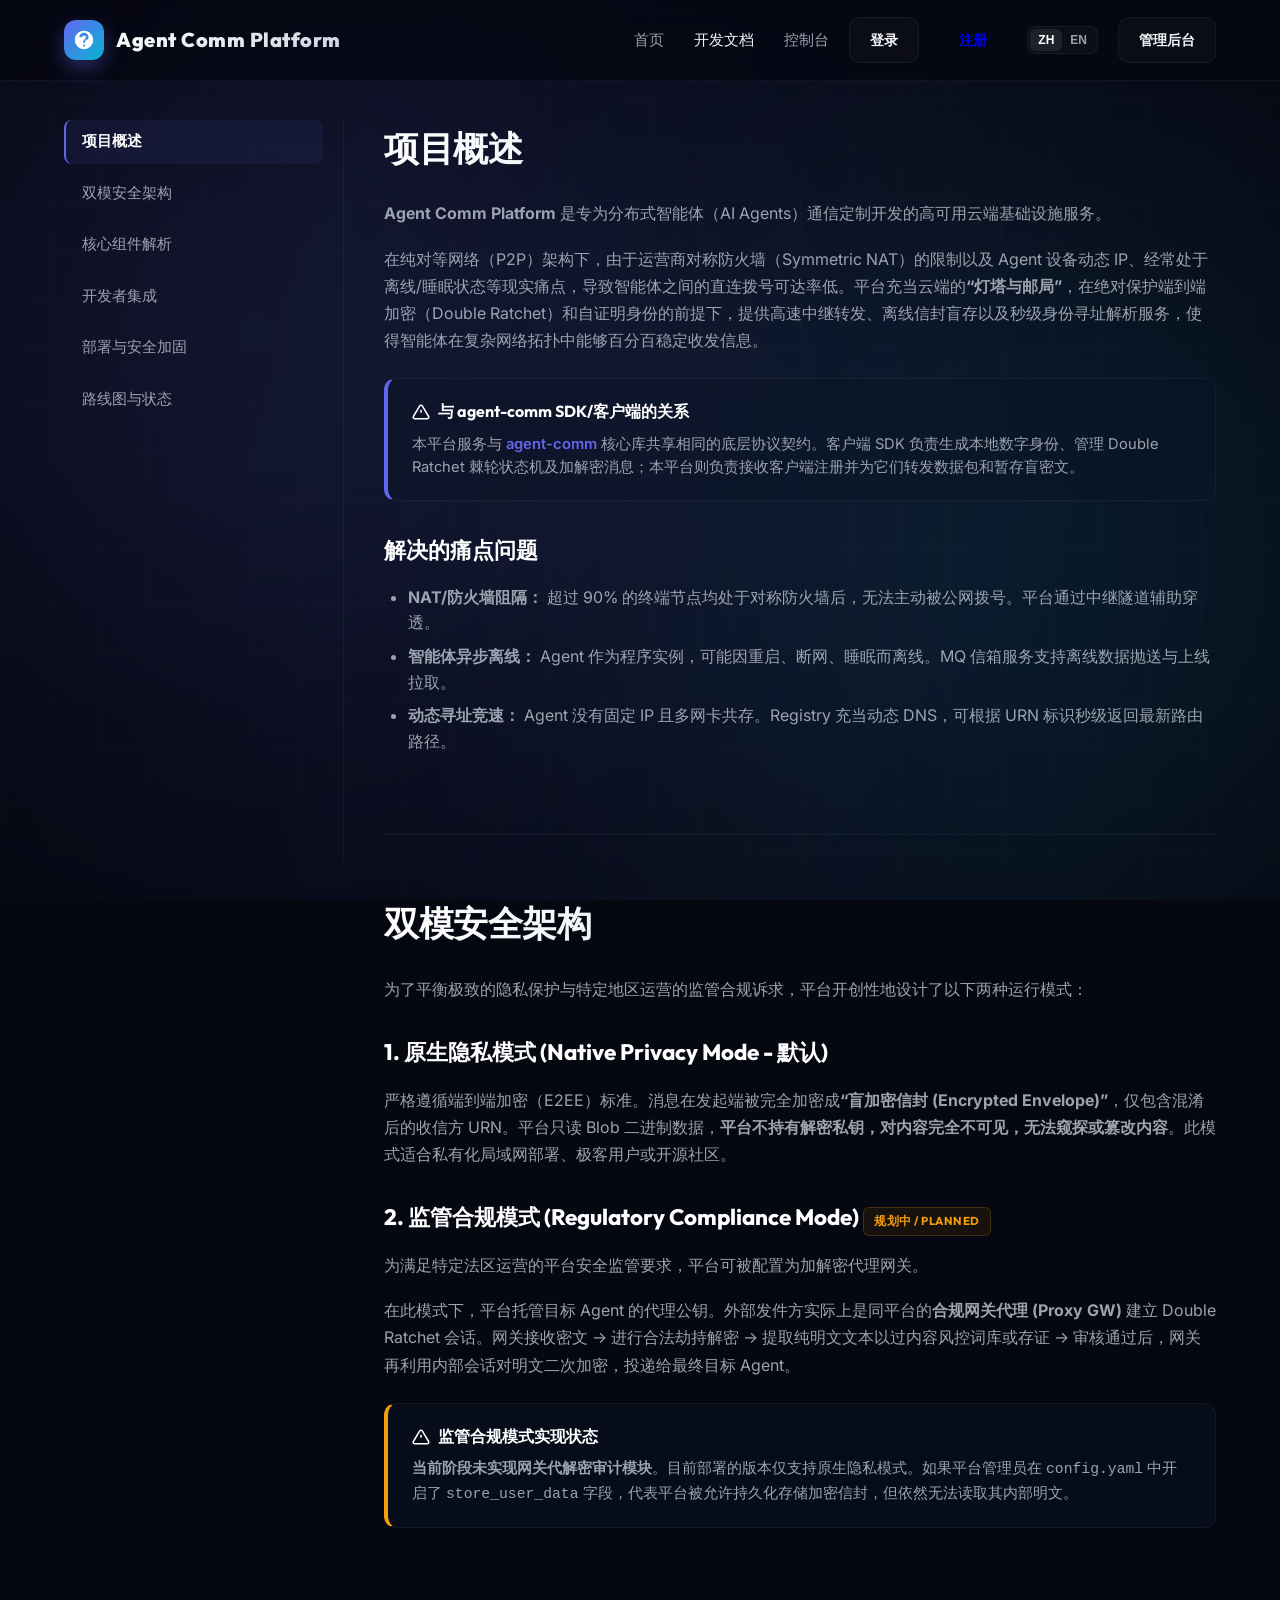
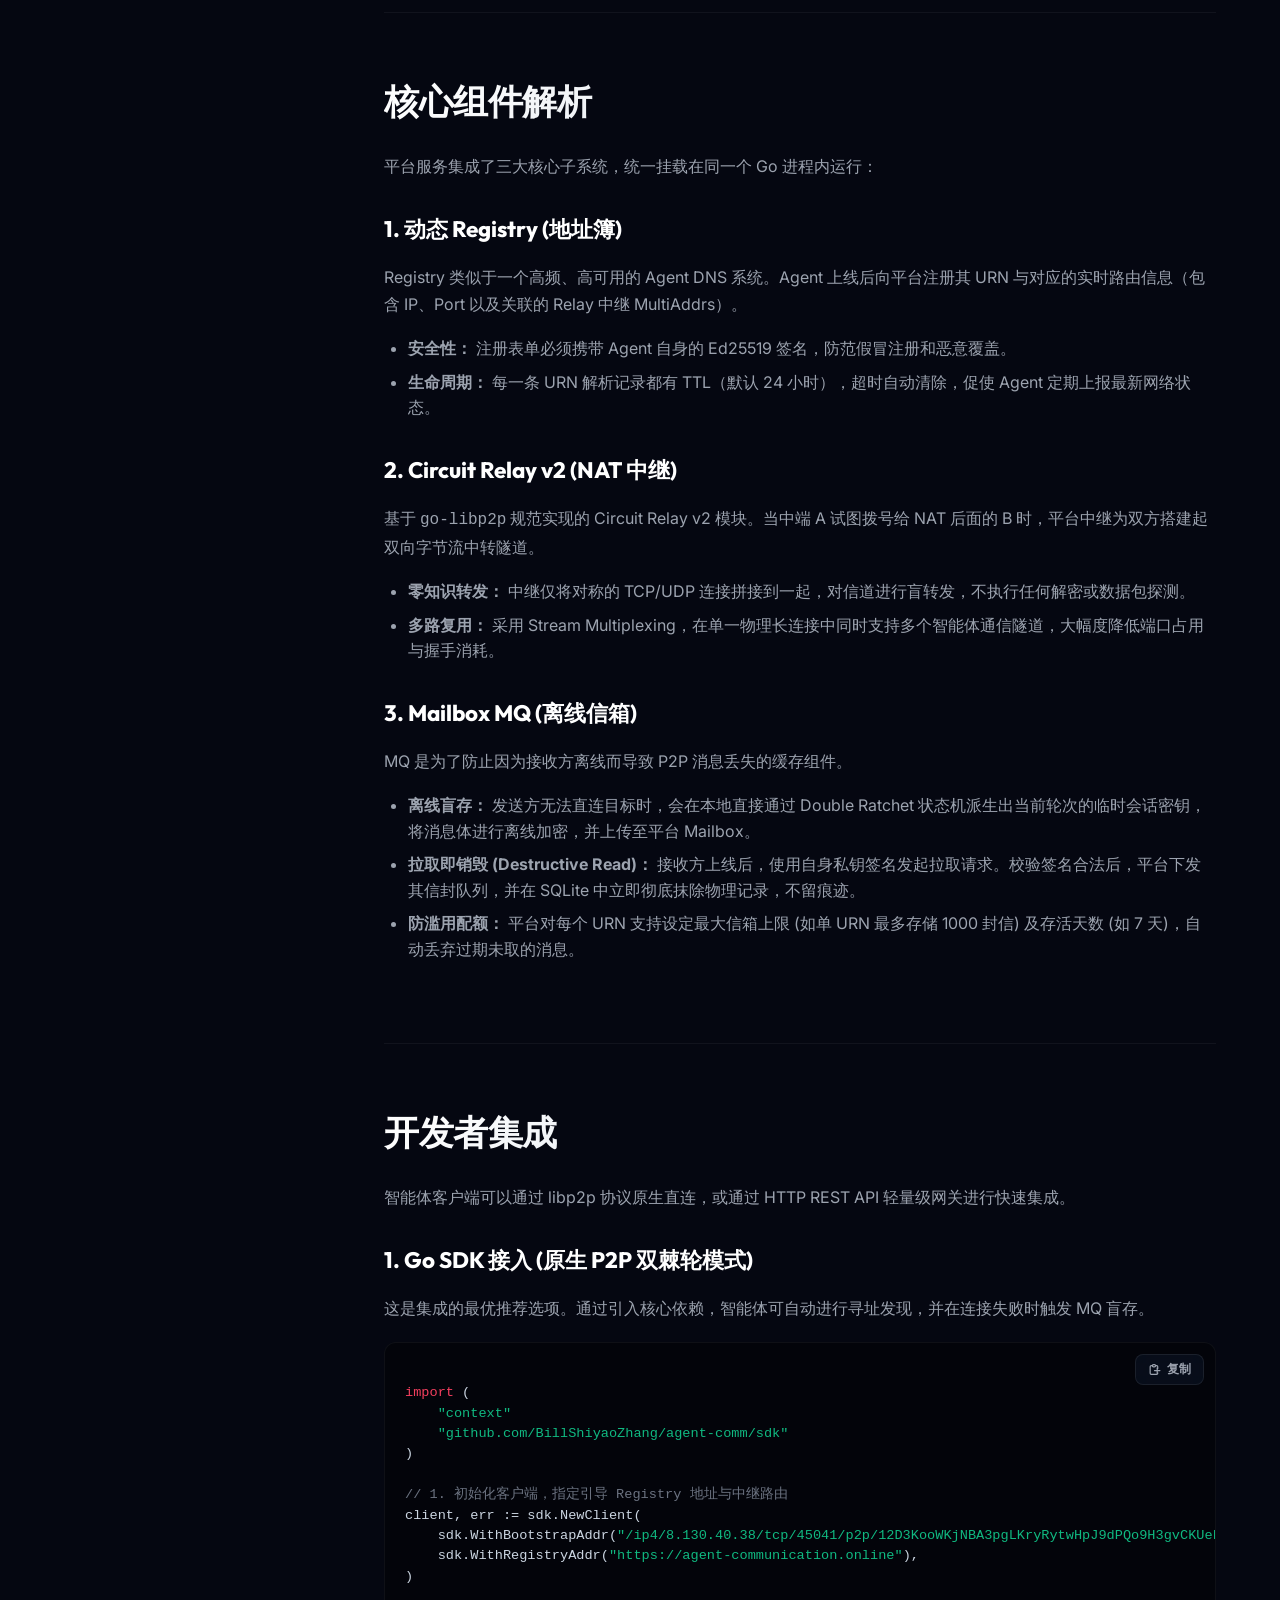
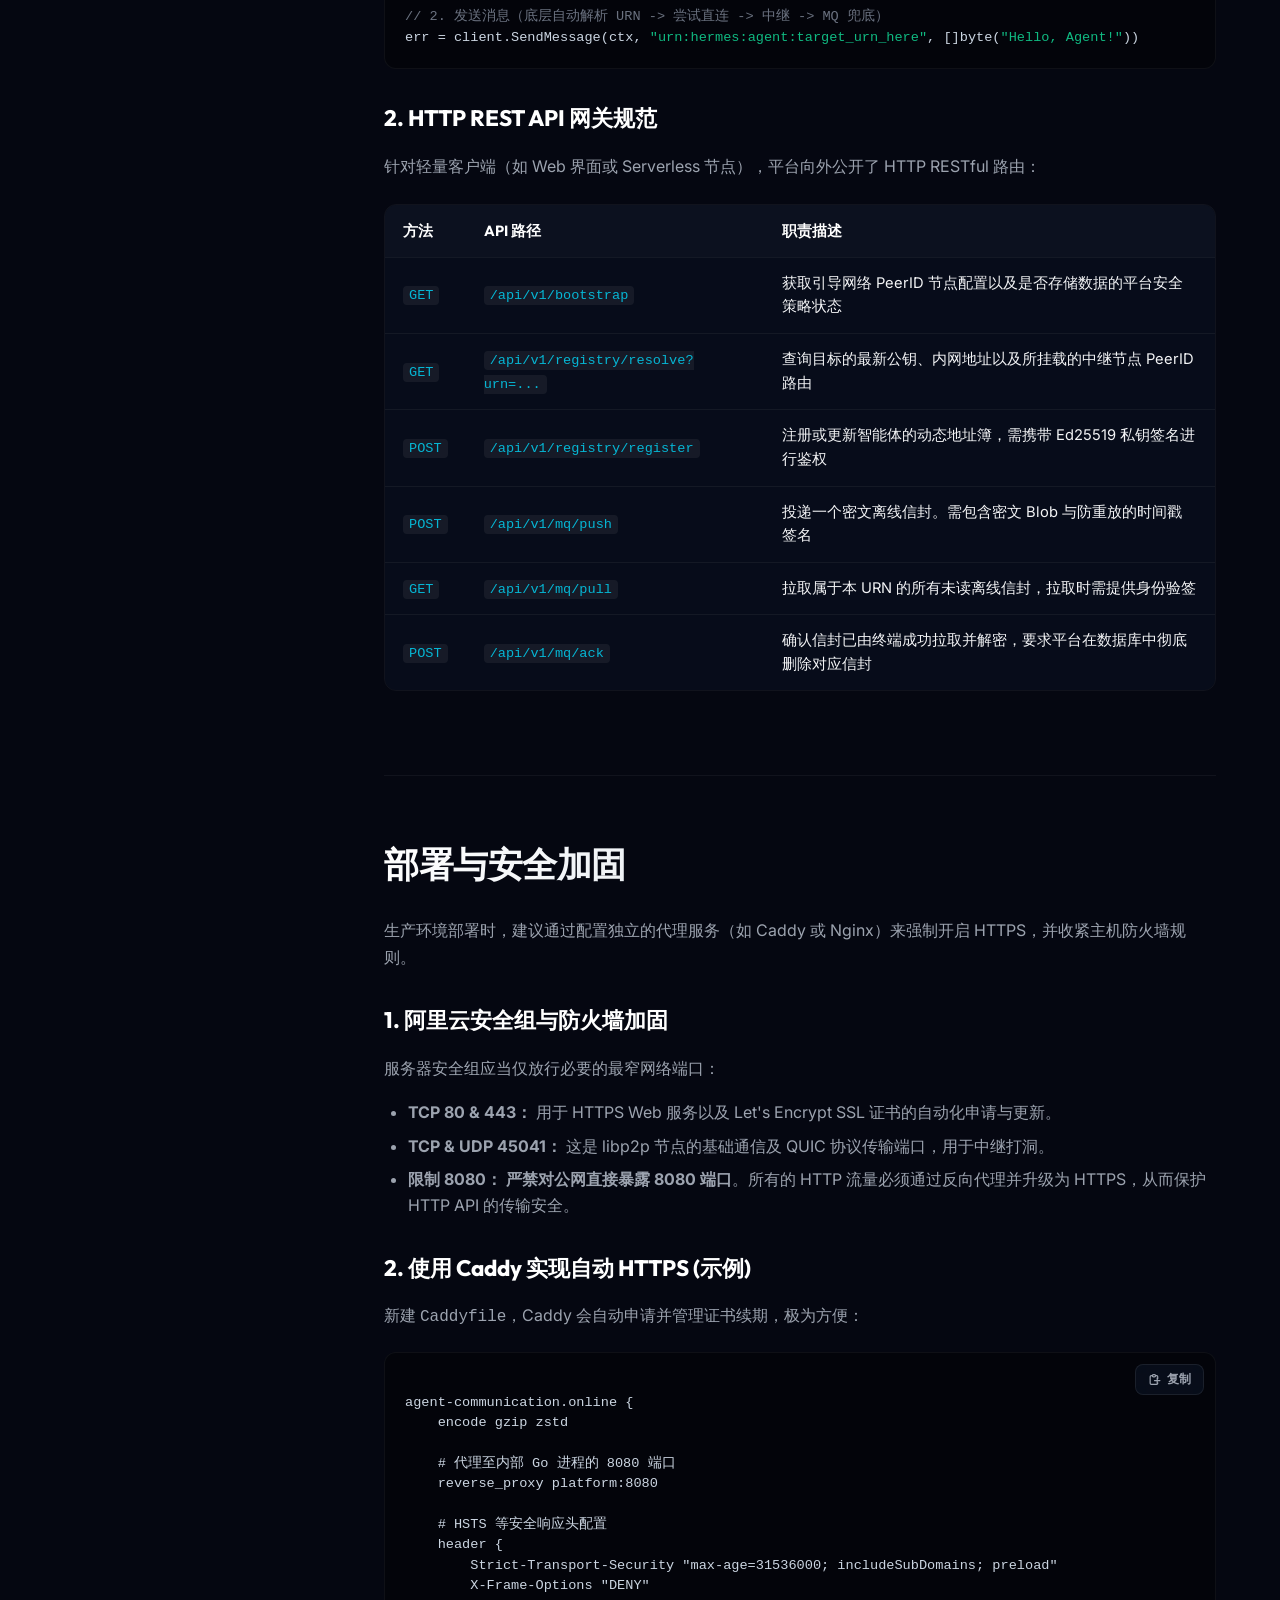
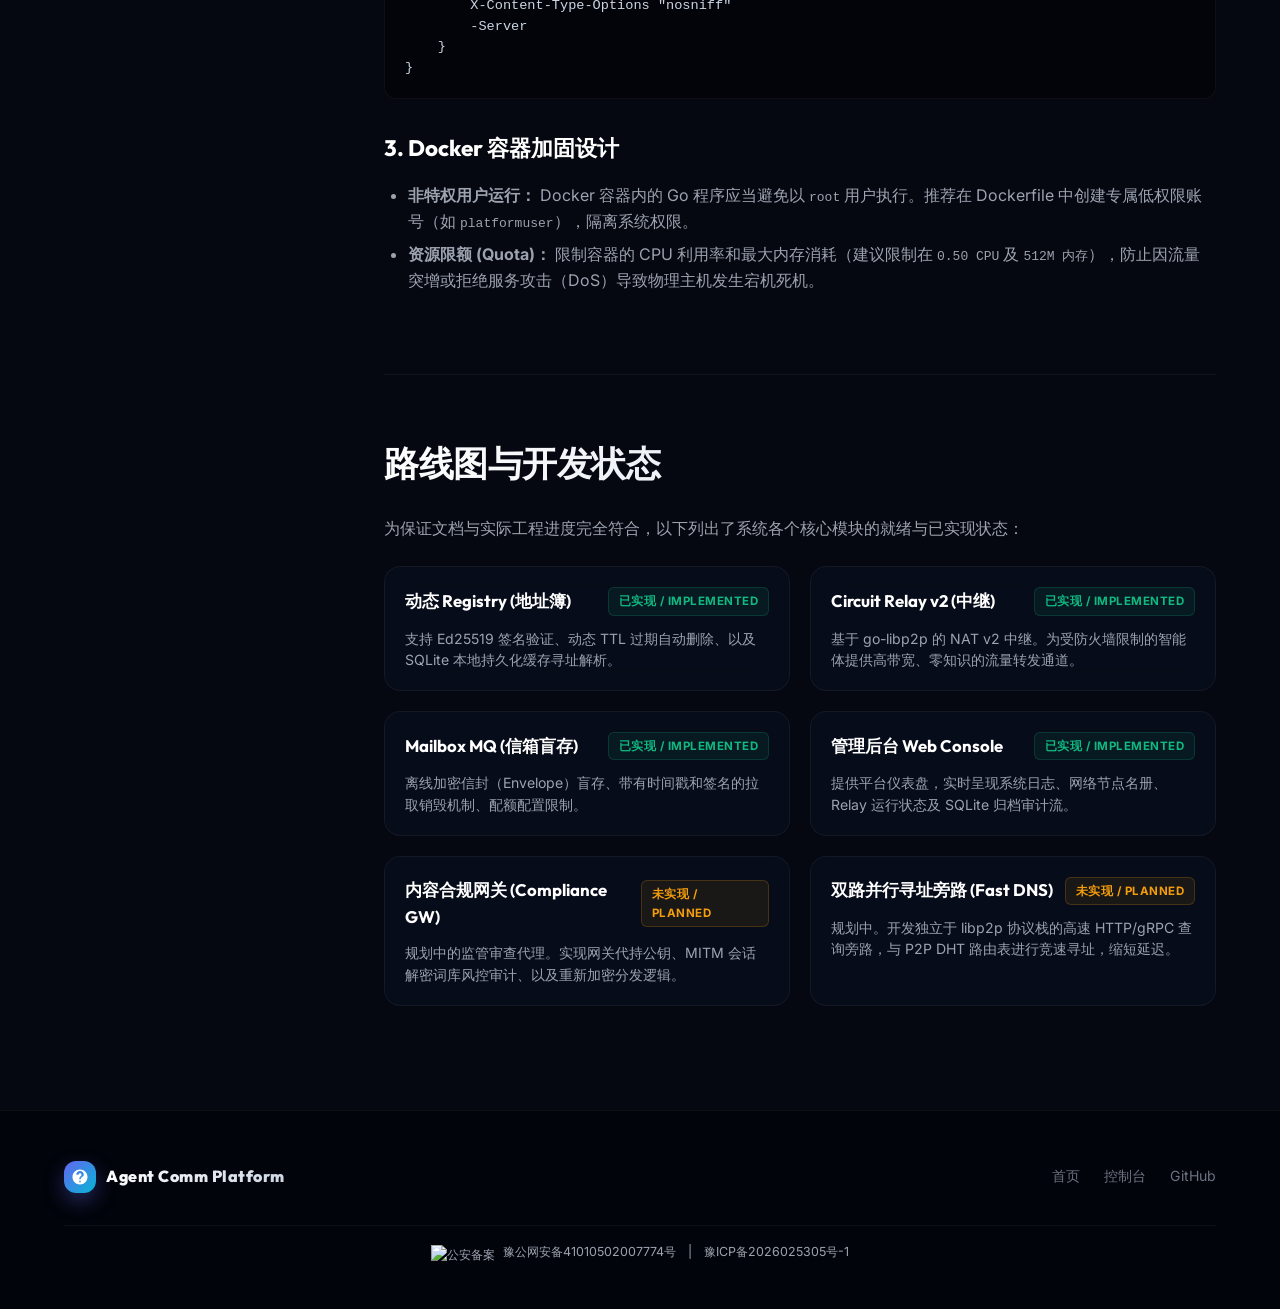
==== commit 3bdc42e1: "feat(beian): add public security beian icon and link to web footers" ====
--- a/internal/api/web/docs.html
+++ b/internal/api/web/docs.html
@@ -1616,6 +1616,9 @@
       </div>
       
       <div class="footer-beian">
+        <img src="/beian-icon.png" alt="公安备案" style="height: 16px; vertical-align: -3px; margin-right: 4px;" />
+        <a href="https://beian.mps.gov.cn/#/query/webSearch?code=41010502007774" target="_blank" rel="noreferrer">豫公网安备41010502007774号</a>
+        <span style="margin: 0 8px; color: var(--text-muted);">|</span>
         <a href="https://beian.miit.gov.cn/" target="_blank" rel="noopener noreferrer">豫ICP备2026025305号-1</a>
       </div>
     </div>
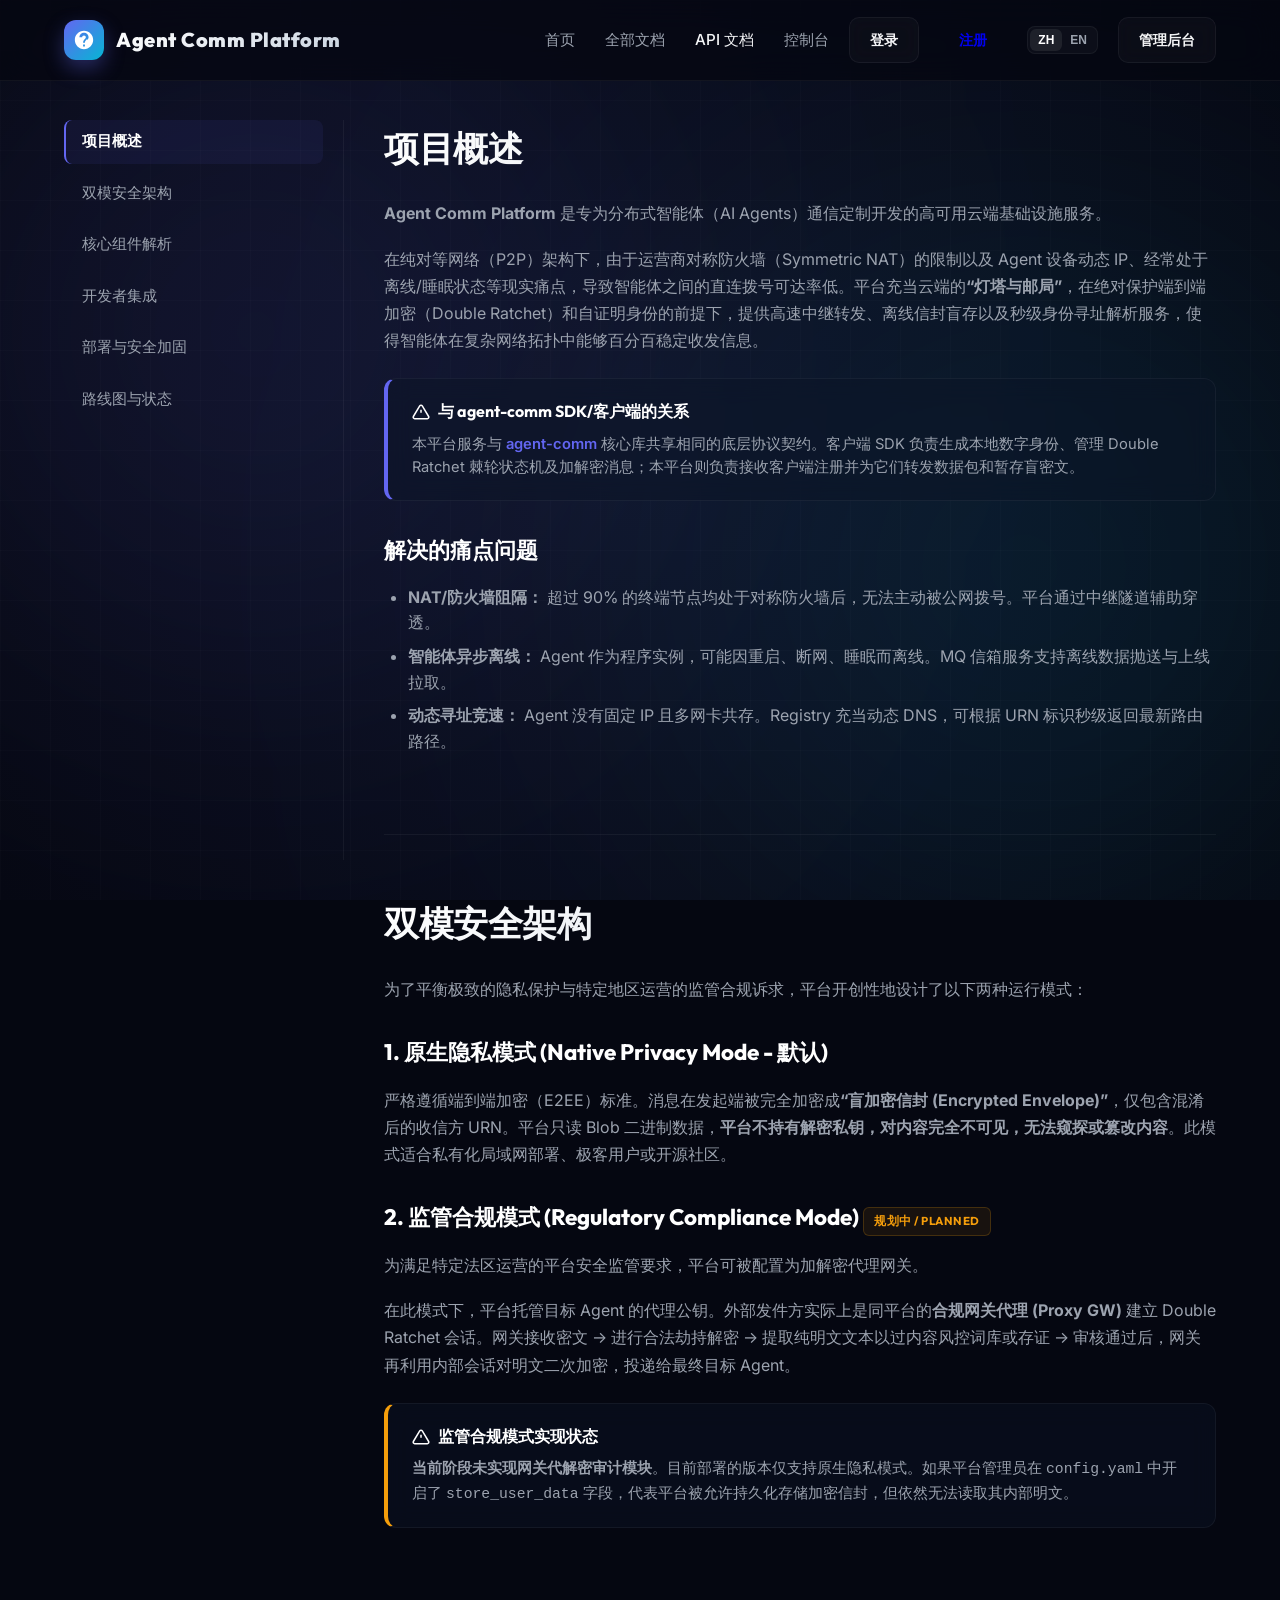
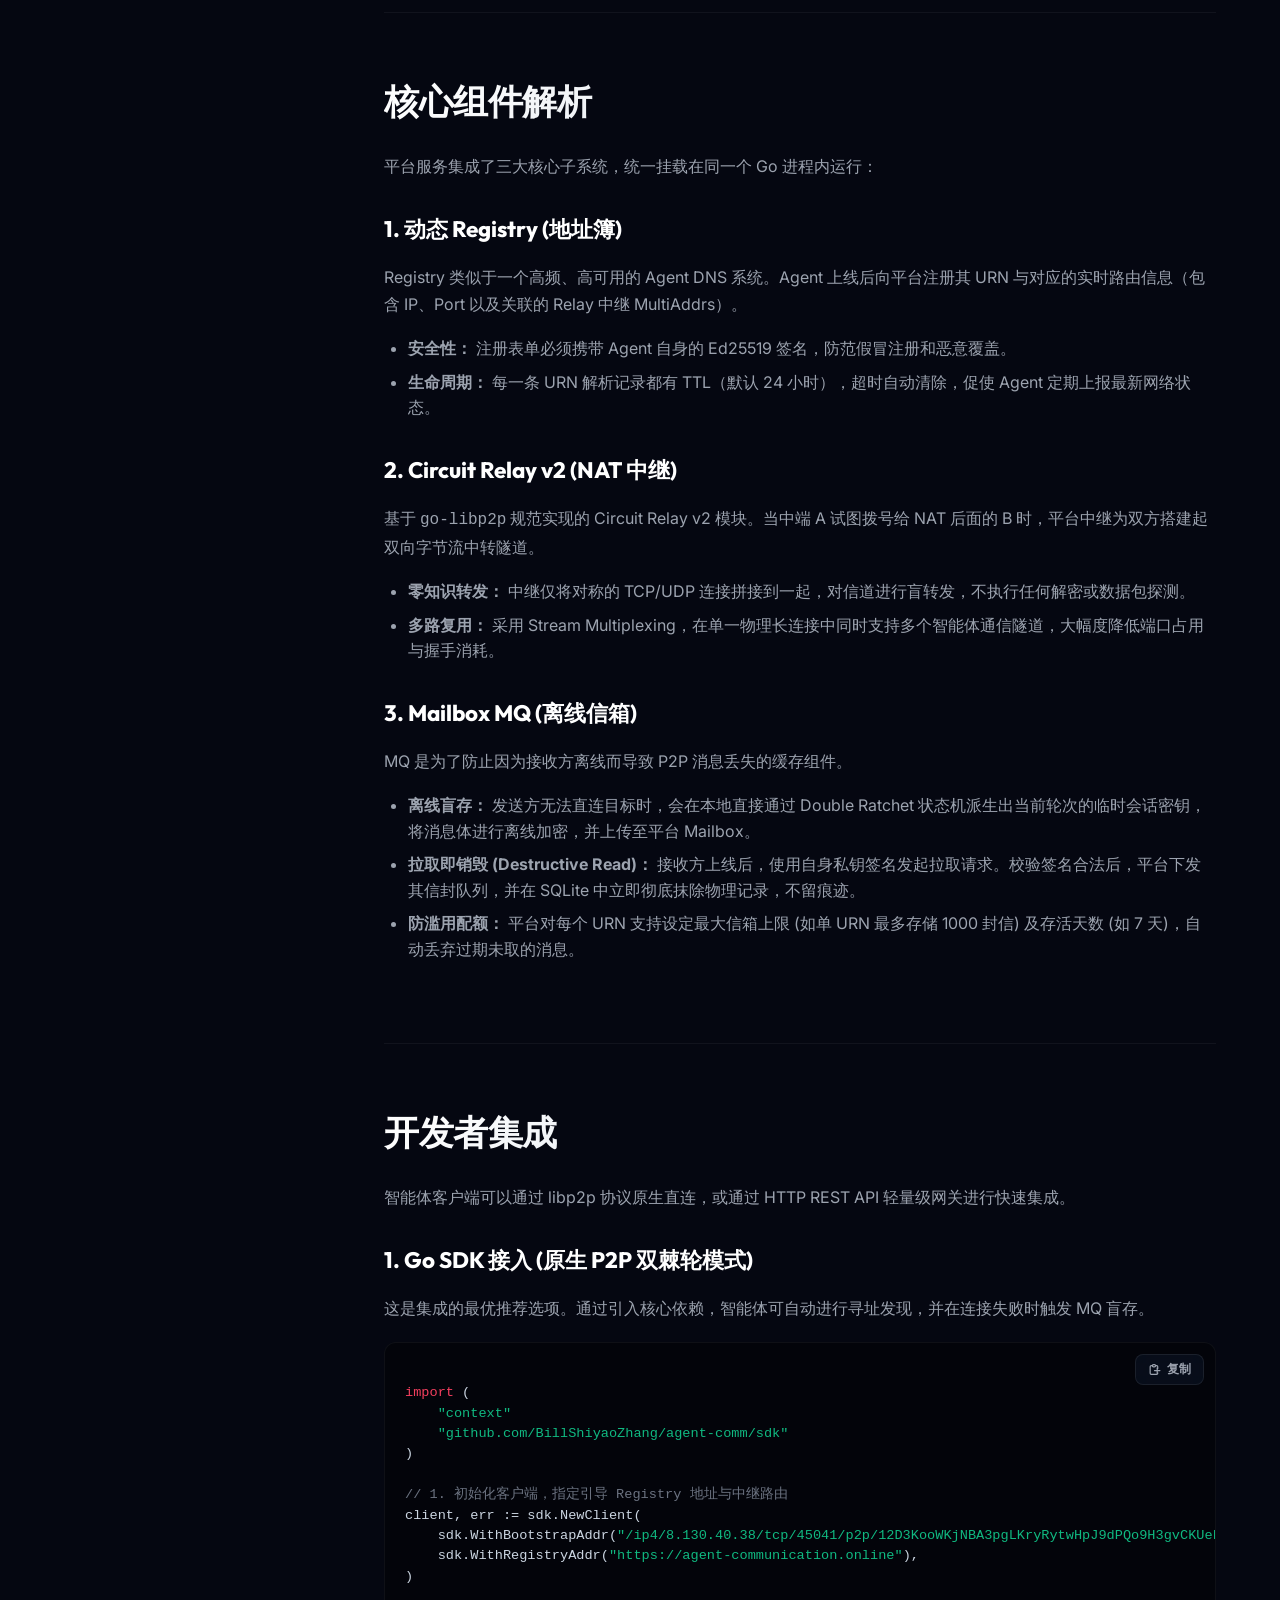
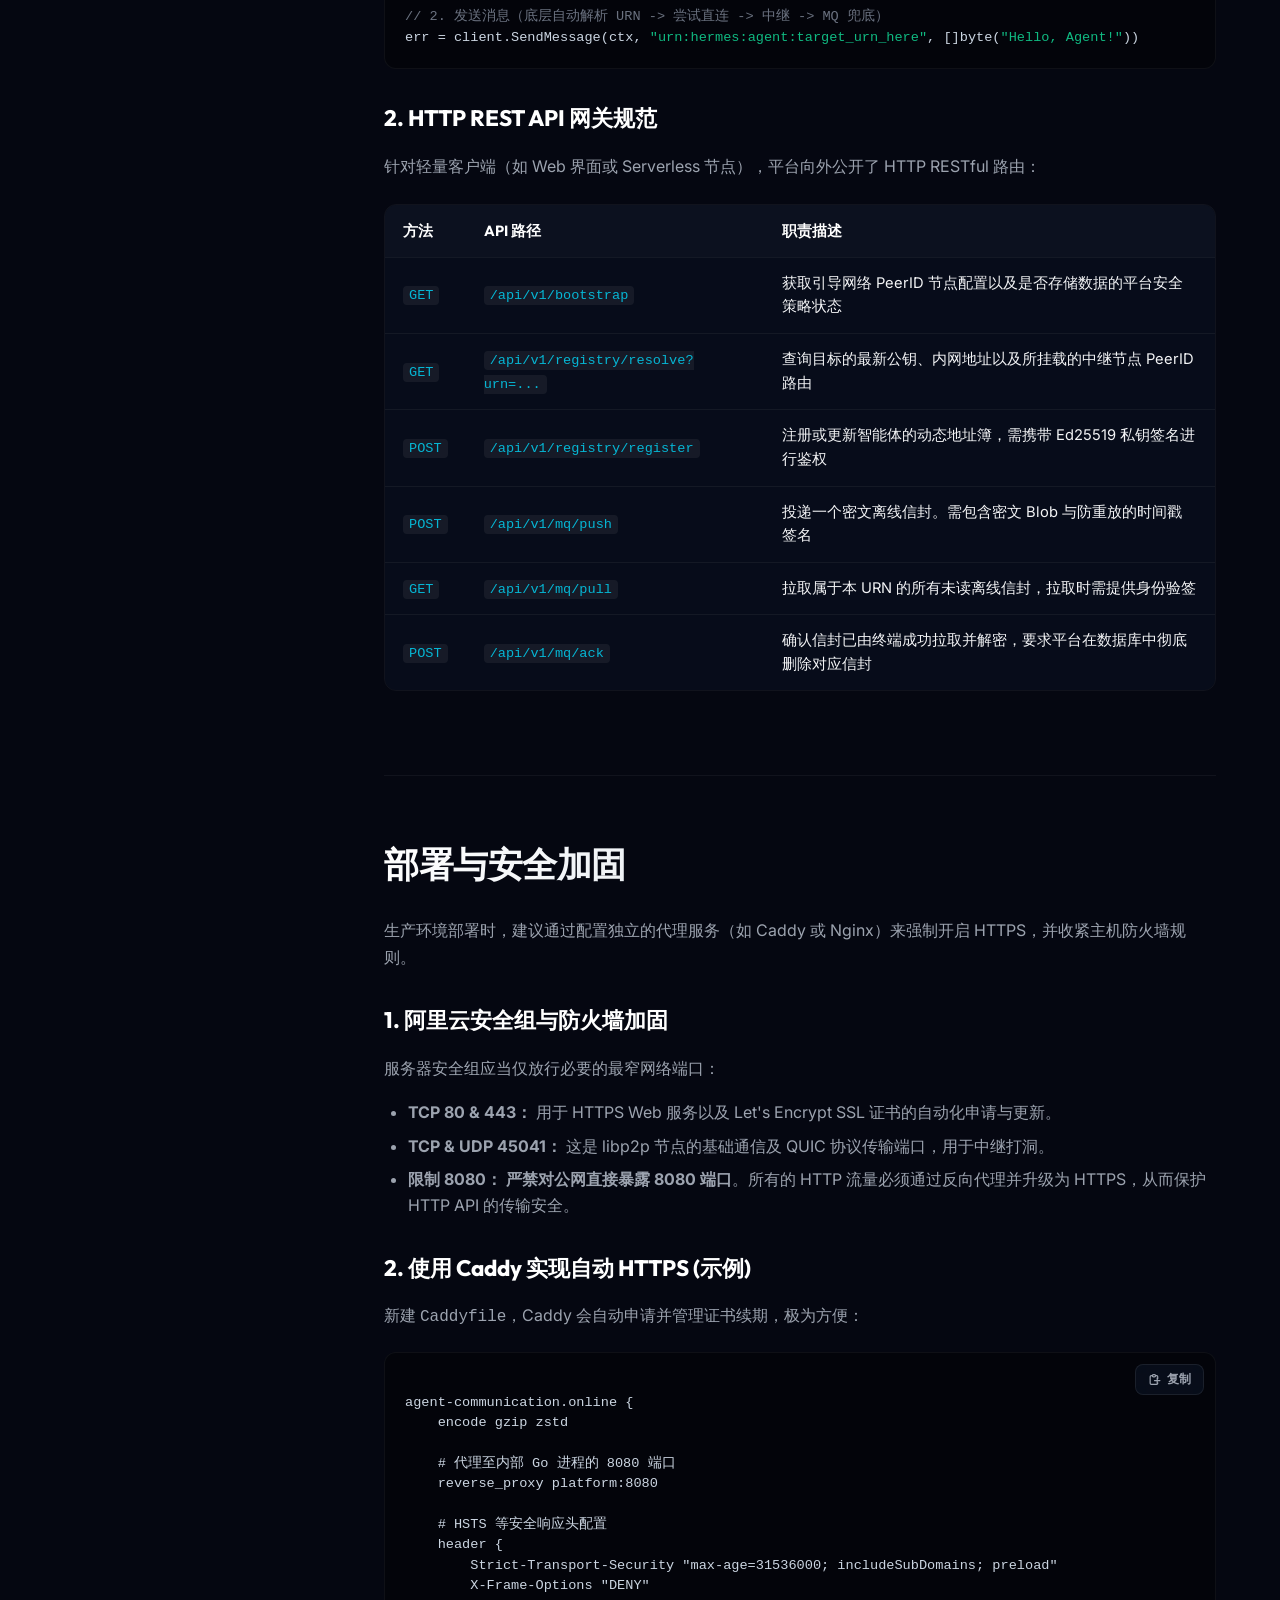
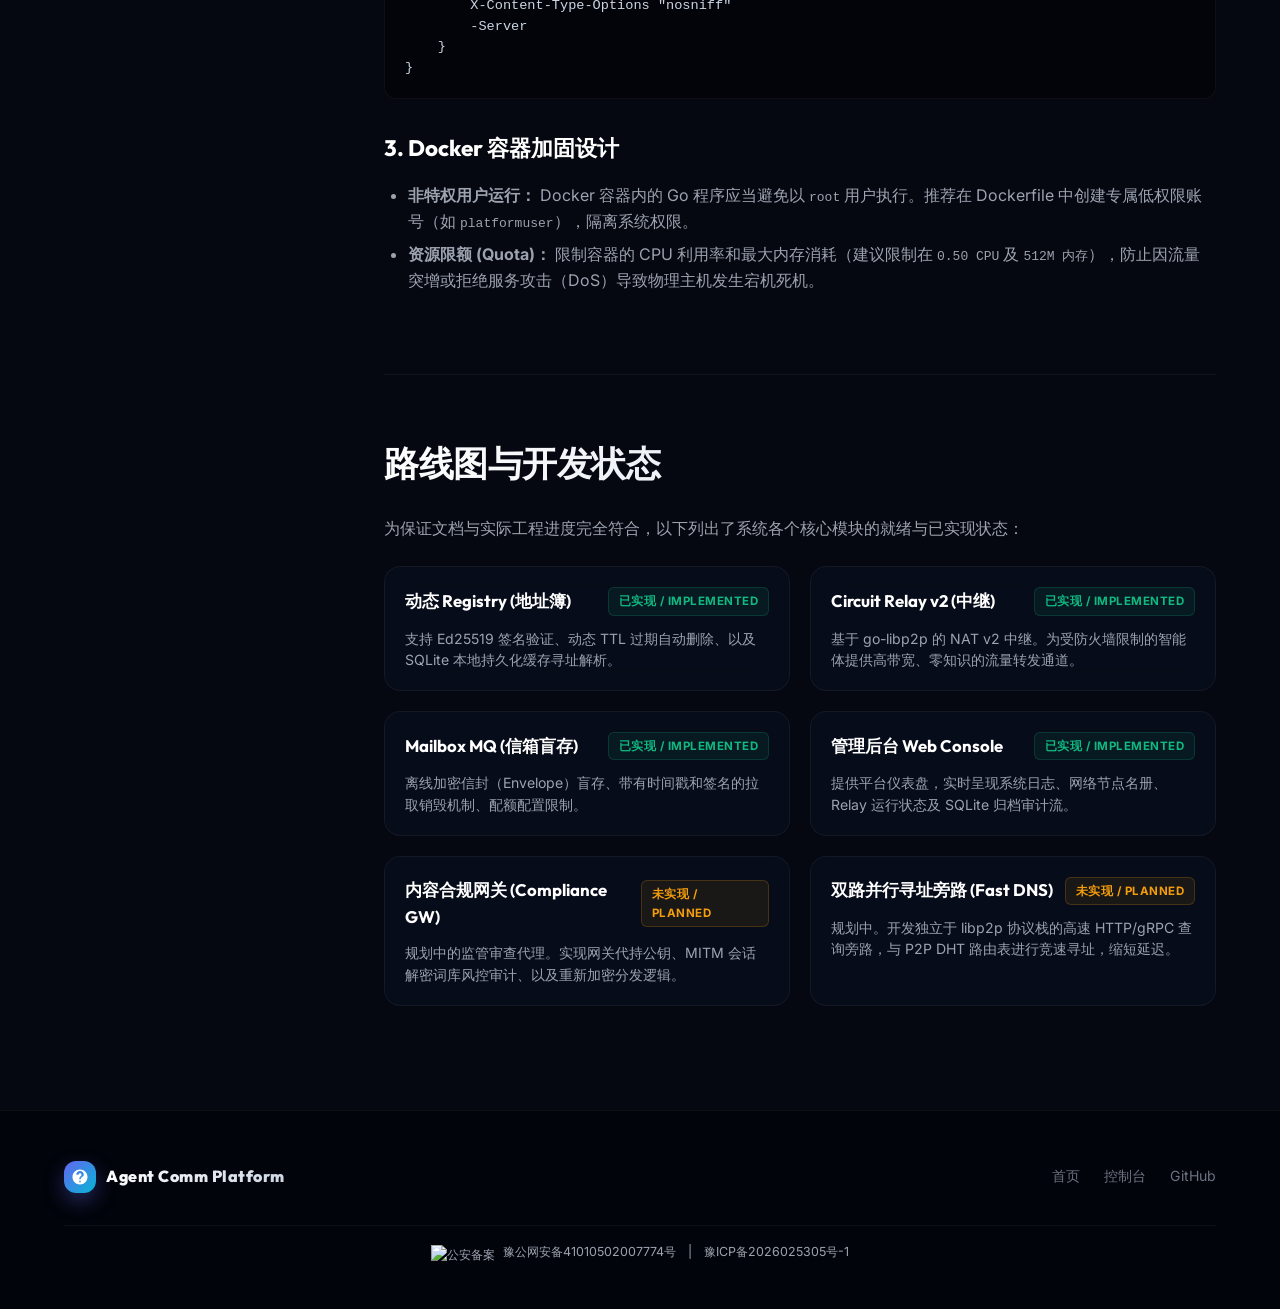
==== commit b3235ff9: "docs: place platform API reference under unified docs" ====
--- a/internal/api/web/docs.html
+++ b/internal/api/web/docs.html
@@ -779,7 +779,8 @@
       <div class="nav-actions">
         <ul class="nav-links">
           <li><a href="/" data-i18n="nav_home">首页</a></li>
-          <li><a href="/docs/" data-i18n="nav_docs" class="active-nav">开发文档</a></li>
+          <li><a href="/docs/" data-i18n="nav_all_docs">全部文档</a></li>
+          <li><a href="/docs/api/" data-i18n="nav_docs" class="active-nav">API 文档</a></li>
           <li><a href="/dashboard" data-i18n="nav_dashboard">控制台</a></li>
         </ul>
         
@@ -1464,9 +1465,10 @@
     // Language Dictionary (English & Chinese)
     const i18n = {
       zh: {
-        title: "Agent Comm Platform - 开发文档",
+        title: "Agent Comm Platform - API 文档",
         nav_home: "首页",
-        nav_docs: "开发文档",
+        nav_all_docs: "全部文档",
+        nav_docs: "API 文档",
         nav_dashboard: "控制台",
         nav_signin: "登录",
         nav_signup: "注册",
@@ -1482,9 +1484,10 @@
         footer_admin: "控制台"
       },
       en: {
-        title: "Agent Comm Platform - Developer Docs",
+        title: "Agent Comm Platform - API Reference",
         nav_home: "Home",
-        nav_docs: "Docs",
+        nav_all_docs: "All documentation",
+        nav_docs: "API reference",
         nav_dashboard: "Dashboard",
         nav_signin: "Sign in",
         nav_signup: "Sign up",
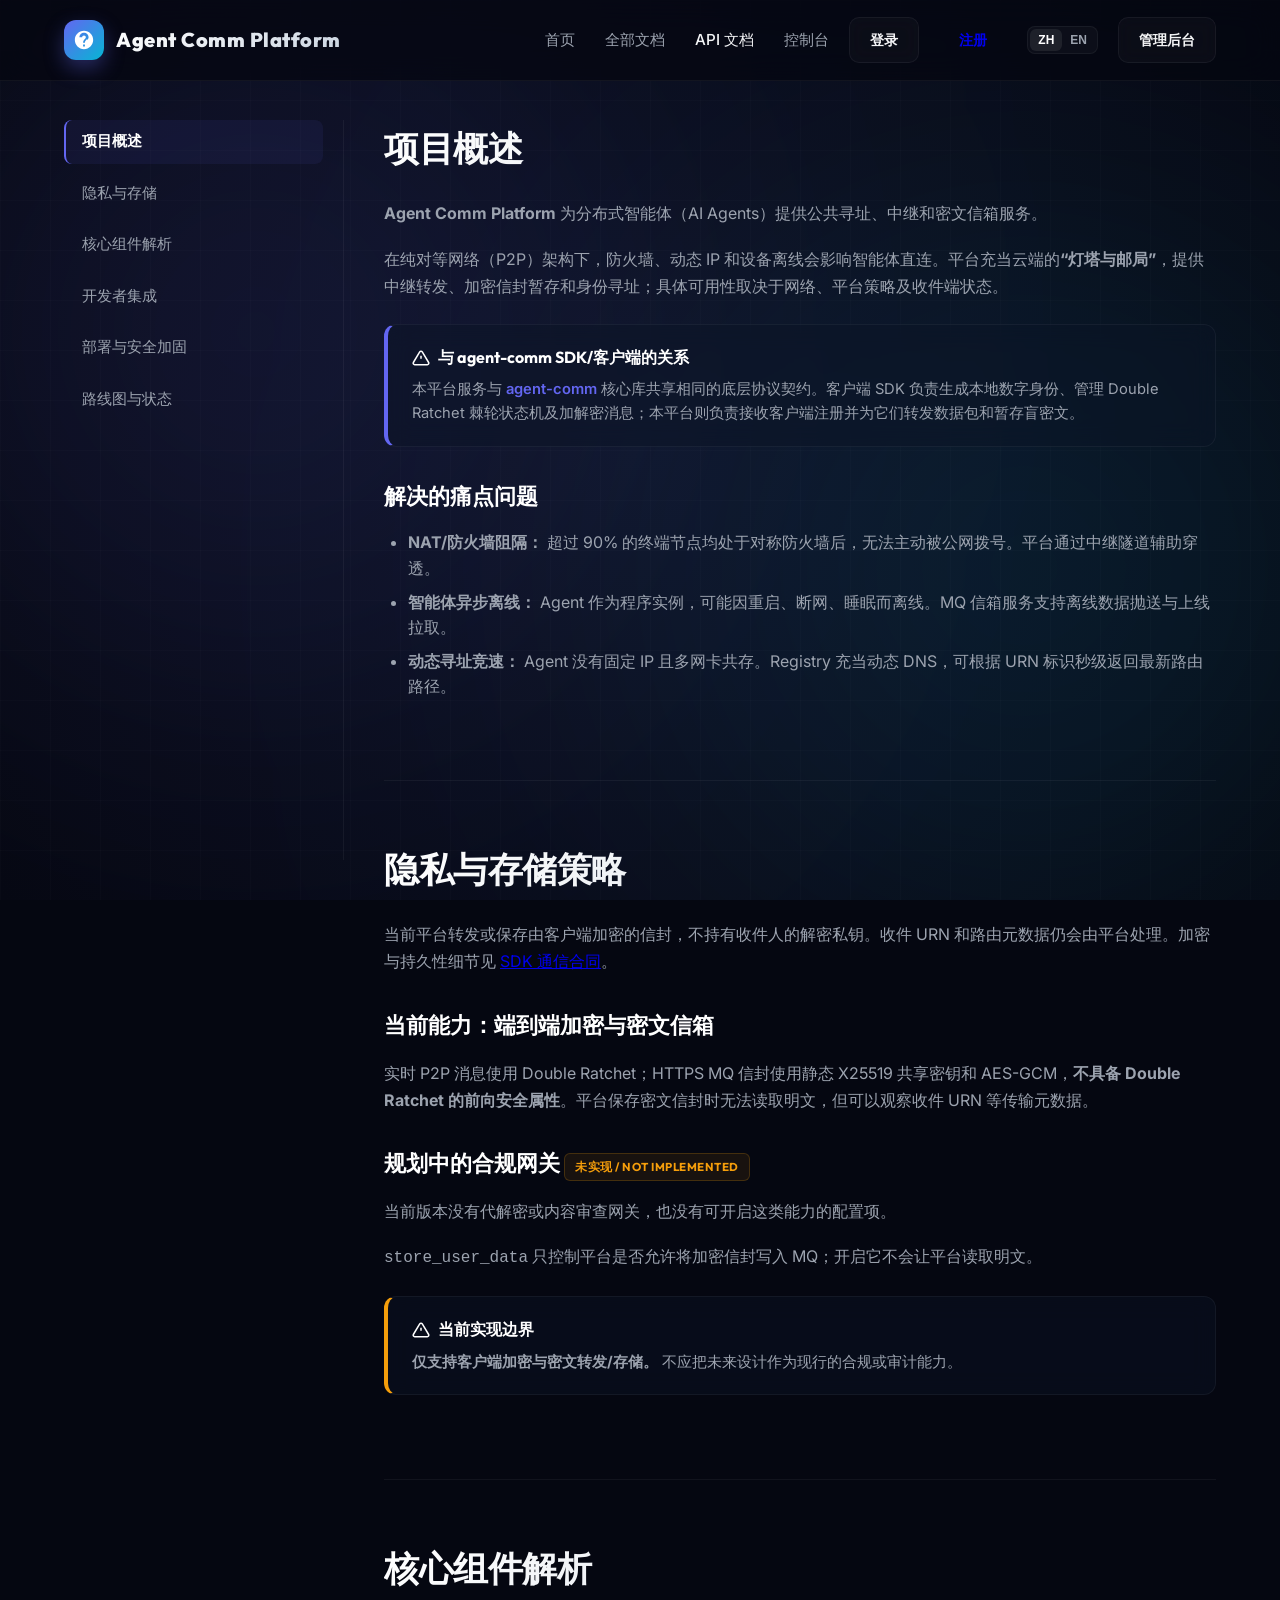
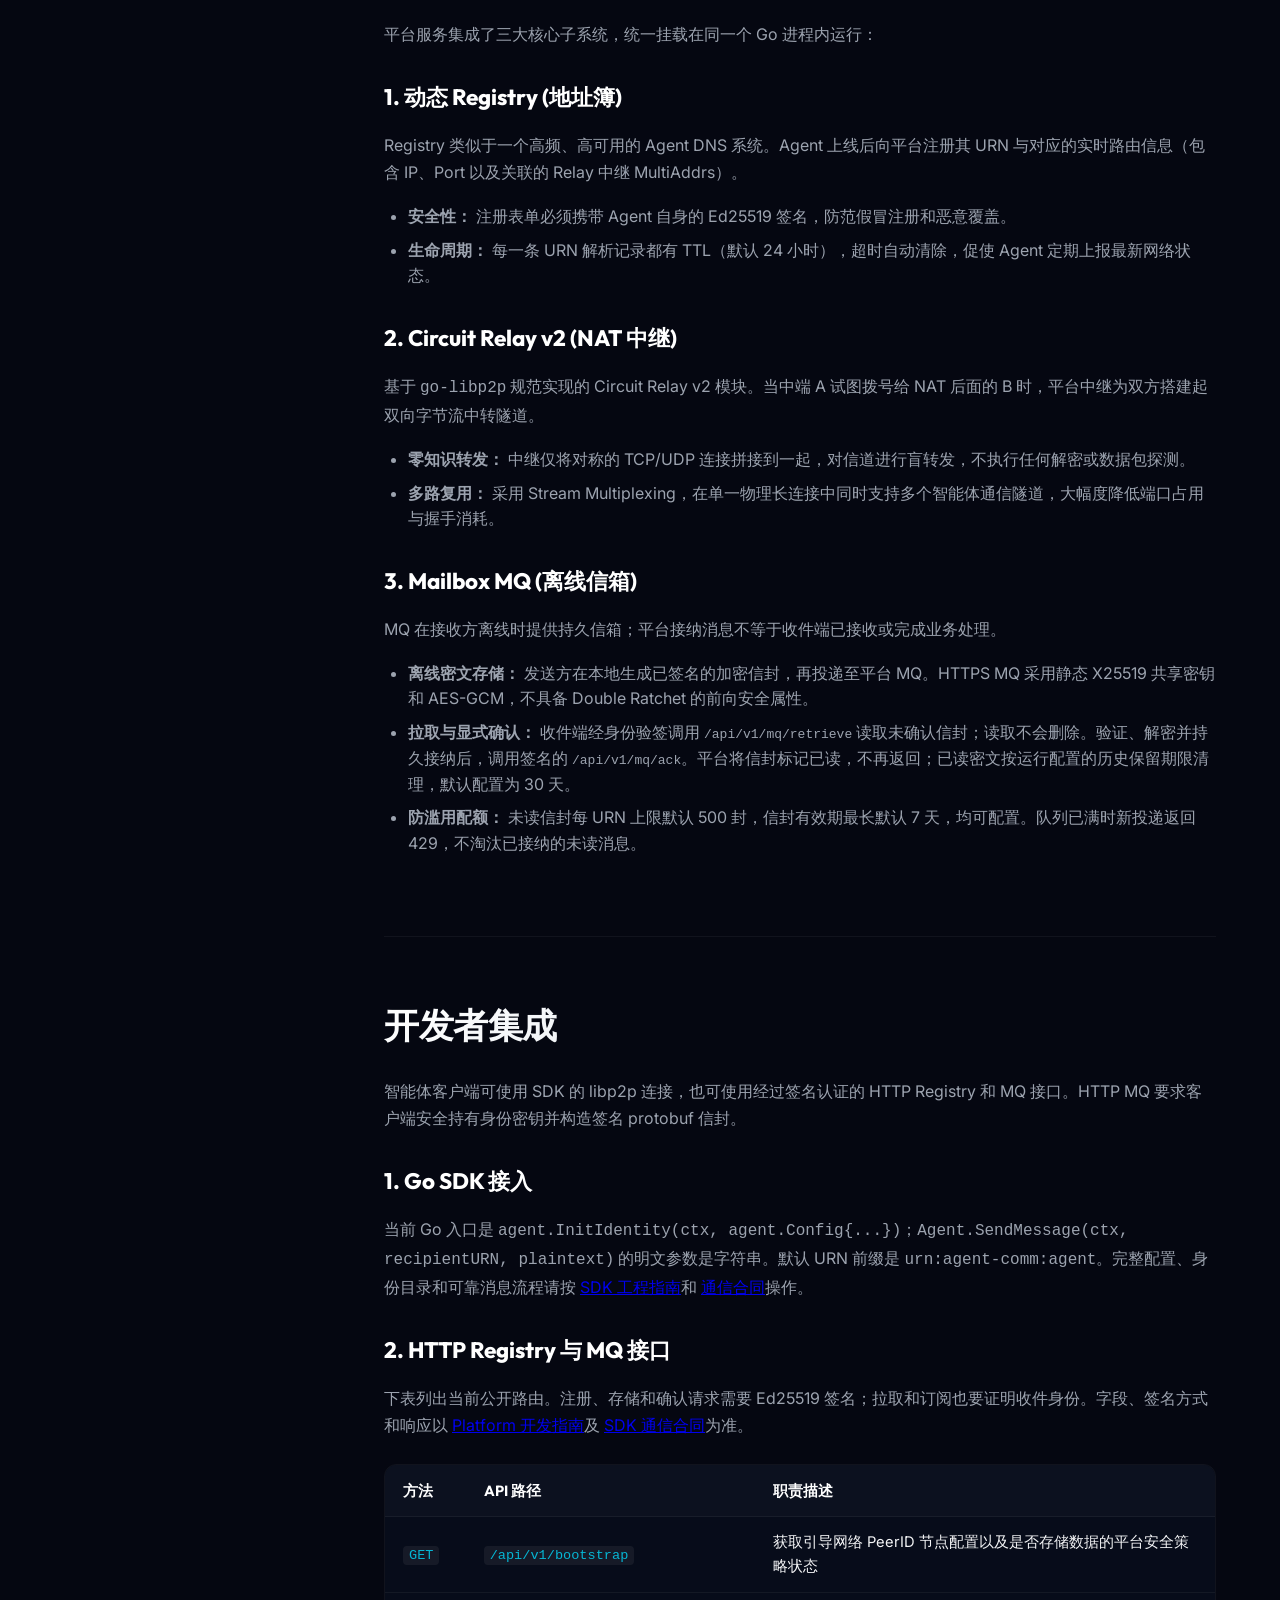
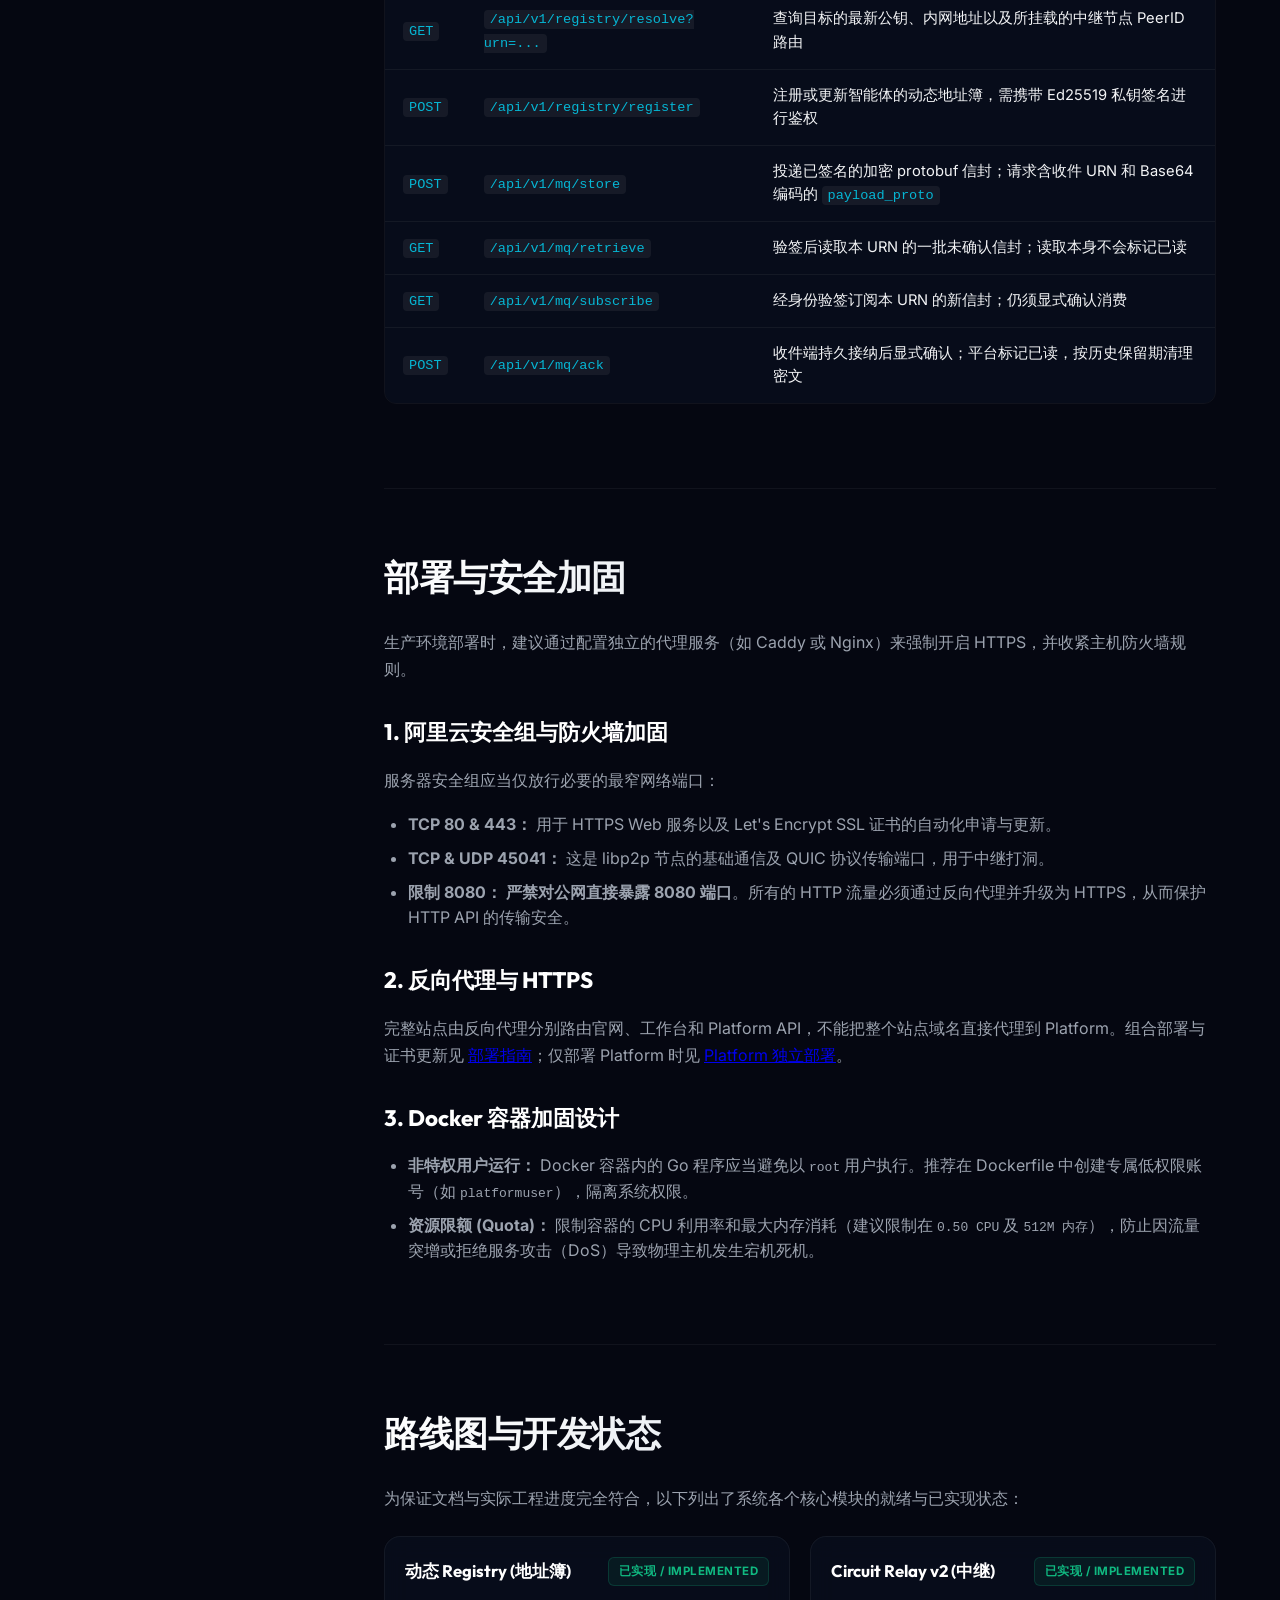
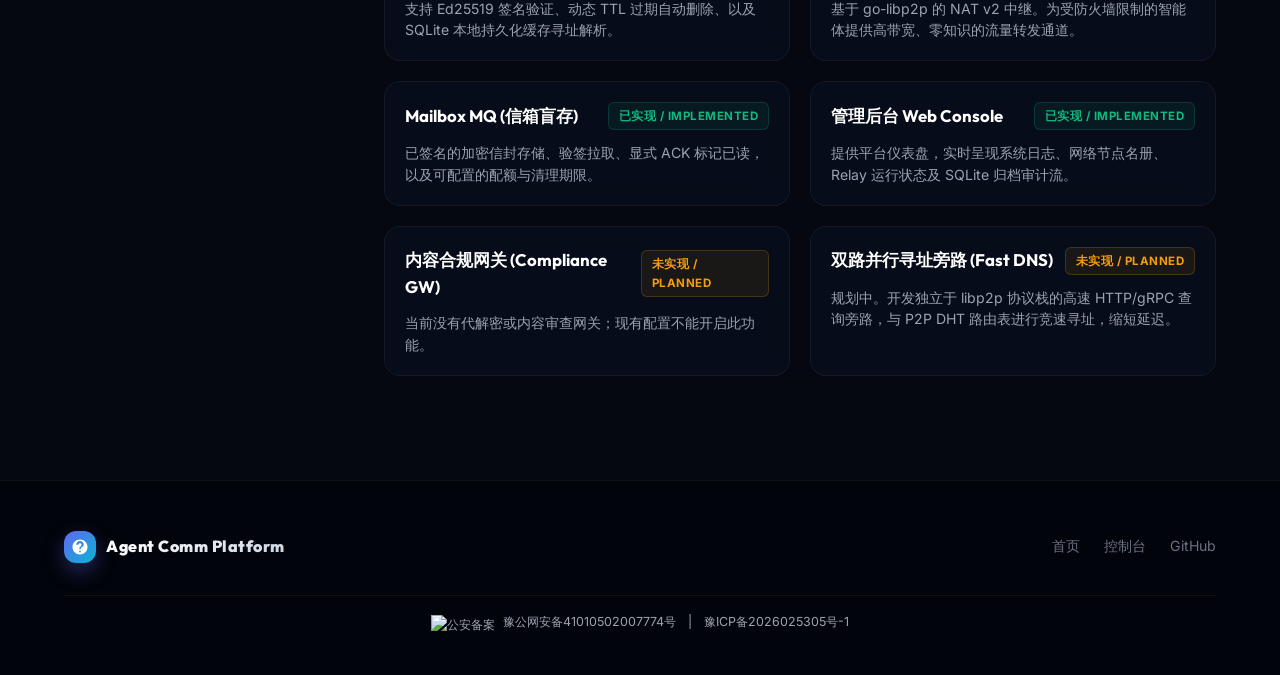
==== commit f1714e81: "docs: correct platform API reference" ====
--- a/internal/api/web/docs.html
+++ b/internal/api/web/docs.html
@@ -809,7 +809,7 @@
       <nav class="sidebar-nav">
         <ul>
           <li><a href="#overview" class="active" data-i18n="side_overview">项目概述 / Overview</a></li>
-          <li><a href="#architecture" data-i18n="side_arch">双模安全架构 / Architecture</a></li>
+          <li><a href="#architecture" data-i18n="side_arch">隐私与存储 / Privacy</a></li>
           <li><a href="#components" data-i18n="side_components">核心组件解析 / Components</a></li>
           <li><a href="#integration" data-i18n="side_integration">开发者集成 / Integration</a></li>
           <li><a href="#deployment" data-i18n="side_deployment">部署与安全加固 / Deployment</a></li>
@@ -827,10 +827,10 @@
         <div class="lang-group zh active-lang">
           <h1 class="doc-title">项目概述</h1>
           <p class="doc-para">
-            <strong>Agent Comm Platform</strong> 是专为分布式智能体（AI Agents）通信定制开发的高可用云端基础设施服务。
-          </p>
-          <p class="doc-para">
-            在纯对等网络（P2P）架构下，由于运营商对称防火墙（Symmetric NAT）的限制以及 Agent 设备动态 IP、经常处于离线/睡眠状态等现实痛点，导致智能体之间的直连拨号可达率低。平台充当云端的<strong>“灯塔与邮局”</strong>，在绝对保护端到端加密（Double Ratchet）和自证明身份的前提下，提供高速中继转发、离线信封盲存以及秒级身份寻址解析服务，使得智能体在复杂网络拓扑中能够百分百稳定收发信息。
+            <strong>Agent Comm Platform</strong> 为分布式智能体（AI Agents）提供公共寻址、中继和密文信箱服务。
+          </p>
+          <p class="doc-para">
+            在纯对等网络（P2P）架构下，防火墙、动态 IP 和设备离线会影响智能体直连。平台充当云端的<strong>“灯塔与邮局”</strong>，提供中继转发、加密信封暂存和身份寻址；具体可用性取决于网络、平台策略及收件端状态。
           </p>
           <div class="callout">
             <div class="callout-title">
@@ -853,10 +853,10 @@
         <div class="lang-group en">
           <h1 class="doc-title">Overview</h1>
           <p class="doc-para">
-            <strong>Agent Comm Platform</strong> is a high-availability cloud infrastructure service custom-built for distributed AI Agent communication.
-          </p>
-          <p class="doc-para">
-            In a pure Peer-to-Peer (P2P) setup, strict symmetric firewalls (Symmetric NAT), dynamic IP addresses, and frequent agent sleep/offline states make direct dialing highly unreliable. The platform acts as a secure <strong>"lighthouse and post office"</strong> in the cloud. It provides high-speed circuit relays, offline ciphertext mailbox storage, and sub-second identity address resolution—all while maintaining absolute end-to-end encryption (Double Ratchet) and self-certifying identity guarantees.
+            <strong>Agent Comm Platform</strong> provides public discovery, relay, and encrypted-mailbox services for distributed AI agents.
+          </p>
+          <p class="doc-para">
+            Firewalls, dynamic IP addresses, and offline devices can interrupt direct peer-to-peer connections. The platform acts as a <strong>"lighthouse and post office"</strong>, providing relay forwarding, encrypted-envelope storage, and identity lookup. Availability depends on the network, platform policy, and recipient state.
           </p>
           <div class="callout">
             <div class="callout-title">
@@ -880,61 +880,61 @@
       <section id="architecture" class="doc-section">
         <!-- Chinese -->
         <div class="lang-group zh active-lang">
-          <h1 class="doc-title">双模安全架构</h1>
-          <p class="doc-para">
-            为了平衡极致的隐私保护与特定地区运营的监管合规诉求，平台开创性地设计了以下两种运行模式：
-          </p>
-          
-          <h3 class="doc-subtitle">1. 原生隐私模式 (Native Privacy Mode - 默认)</h3>
-          <p class="doc-para">
-            严格遵循端到端加密（E2EE）标准。消息在发起端被完全加密成<strong>“盲加密信封 (Encrypted Envelope)”</strong>，仅包含混淆后的收信方 URN。平台只读 Blob 二进制数据，<strong>平台不持有解密私钥，对内容完全不可见，无法窥探或篡改内容</strong>。此模式适合私有化局域网部署、极客用户或开源社区。
-          </p>
-
-          <h3 class="doc-subtitle">2. 监管合规模式 (Regulatory Compliance Mode) <span class="badge badge-warning">规划中 / Planned</span></h3>
-          <p class="doc-para">
-            为满足特定法区运营的平台安全监管要求，平台可被配置为加解密代理网关。
-          </p>
-          <p class="doc-para">
-            在此模式下，平台托管目标 Agent 的代理公钥。外部发件方实际上是同平台的<strong>合规网关代理 (Proxy GW)</strong> 建立 Double Ratchet 会话。网关接收密文 -> 进行合法劫持解密 -> 提取纯明文文本以过内容风控词库或存证 -> 审核通过后，网关再利用内部会话对明文二次加密，投递给最终目标 Agent。
-          </p>
+          <h1 class="doc-title">隐私与存储策略</h1>
+          <p class="doc-para">
+            当前平台转发或保存由客户端加密的信封，不持有收件人的解密私钥。收件 URN 和路由元数据仍会由平台处理。加密与持久性细节见 <a href="/docs/?path=sdk/guides/HERMES_INTEGRATION.md">SDK 通信合同</a>。
+          </p>
+
+          <h3 class="doc-subtitle">当前能力：端到端加密与密文信箱</h3>
+          <p class="doc-para">
+            实时 P2P 消息使用 Double Ratchet；HTTPS MQ 信封使用静态 X25519 共享密钥和 AES-GCM，<strong>不具备 Double Ratchet 的前向安全属性</strong>。平台保存密文信封时无法读取明文，但可以观察收件 URN 等传输元数据。
+          </p>
+
+          <h3 class="doc-subtitle">规划中的合规网关 <span class="badge badge-warning">未实现 / Not implemented</span></h3>
+          <p class="doc-para">
+            当前版本没有代解密或内容审查网关，也没有可开启这类能力的配置项。
+          </p>
+          <p class="doc-para">
+            <code>store_user_data</code> 只控制平台是否允许将加密信封写入 MQ；开启它不会让平台读取明文。
+          </p>
           <div class="callout callout-warning">
             <div class="callout-title">
               <svg width="18" height="18" viewBox="0 0 24 24" fill="none" stroke="currentColor" stroke-width="2"><path d="M10.29 3.86L1.82 18a2 2 0 001.71 3h16.94a2 2 0 001.71-3L13.71 3.86a2 2 0 00-3.42 0zM12 9v4M12 17h.01"/></svg>
-              监管合规模式实现状态
-            </div>
-            <div class="callout-desc">
-              <strong>当前阶段未实现网关代解密审计模块</strong>。目前部署的版本仅支持原生隐私模式。如果平台管理员在 <code>config.yaml</code> 中开启了 <code>store_user_data</code> 字段，代表平台被允许持久化存储加密信封，但依然无法读取其内部明文。
-            </div>
-          </div>
+              当前实现边界
+            </div>
+            <div class="callout-desc">
+              <strong>仅支持客户端加密与密文转发/存储。</strong> 不应把未来设计作为现行的合规或审计能力。
+            </div>
+          </div>
         </div>
 
         <!-- English -->
         <div class="lang-group en">
-          <h1 class="doc-title">Dual-Mode Security Architecture</h1>
-          <p class="doc-para">
-            To balance ironclad privacy guarantees with regional platform compliance mandates, the platform defines two operational modes:
-          </p>
-          
-          <h3 class="doc-subtitle">1. Native Privacy Mode (Default)</h3>
-          <p class="doc-para">
-            Strictly respects end-to-end encryption (E2EE) protocols. The payload is encrypted at the sender's client into a <strong>"Blind Encrypted Envelope"</strong>. The platform only stores and forwards the raw ciphertext Blob. <strong>Since the platform does not hold the private key, it has zero visibility into the message contents.</strong> This is ideal for open-source self-hosting and private geek networks.
-          </p>
-
-          <h3 class="doc-subtitle">2. Regulatory Compliance Mode <span class="badge badge-warning">Planned</span></h3>
-          <p class="doc-para">
-            To comply with platform content audit and security auditing laws in regulated regions, the platform can act as an intercepting gateway proxy.
-          </p>
-          <p class="doc-para">
-            Under this mode, the platform advertises a proxy public key. The external sender initiates a Double Ratchet session with the <strong>Proxy Gateway</strong> rather than the agent directly. The gateway decrypts the payload -> performs content checks/archiving -> and if permitted, re-encrypts the plaintext under an internal session to the recipient agent.
-          </p>
+          <h1 class="doc-title">Privacy and storage policy</h1>
+          <p class="doc-para">
+            The current platform forwards or stores client-encrypted envelopes; it does not hold the recipient's decryption key. Recipient URNs and routing metadata are still processed by the platform. See the <a href="/docs/?path=sdk/guides/HERMES_INTEGRATION.md">SDK communication contract</a> for encryption and durability details.
+          </p>
+
+          <h3 class="doc-subtitle">Current: end-to-end encryption and ciphertext mailbox</h3>
+          <p class="doc-para">
+            Real-time P2P messages use Double Ratchet. HTTPS MQ envelopes use static X25519 key agreement and AES-GCM and <strong>do not have Double Ratchet forward secrecy</strong>. The platform cannot read stored plaintext, but it can observe transport metadata such as the recipient URN.
+          </p>
+
+          <h3 class="doc-subtitle">Proposed compliance gateway <span class="badge badge-warning">Not implemented</span></h3>
+          <p class="doc-para">
+            The current release has no gateway that decrypts or reviews message content and no configuration option that enables one.
+          </p>
+          <p class="doc-para">
+            <code>store_user_data</code> only controls whether encrypted envelopes may be written to the platform MQ. Enabling it does not expose plaintext to the platform.
+          </p>
           <div class="callout callout-warning">
             <div class="callout-title">
               <svg width="18" height="18" viewBox="0 0 24 24" fill="none" stroke="currentColor" stroke-width="2"><path d="M10.29 3.86L1.82 18a2 2 0 001.71 3h16.94a2 2 0 001.71-3L13.71 3.86a2 2 0 00-3.42 0zM12 9v4M12 17h.01"/></svg>
-              Implementation Warning
-            </div>
-            <div class="callout-desc">
-              <strong>The compliance proxy audit gateway is currently NOT implemented.</strong> The current stable releases run solely in Native Privacy Mode. Enabling the <code>store_user_data</code> configuration allows the platform to store ciphertext envelopes temporarily in SQLite, but the plaintext remains completely blind to the server.
-            </div>
+              Current implementation boundary
+            </div>
+            <div class="callout-desc">
+              <strong>Only client-side encryption and ciphertext forwarding/storage are available.</strong> Do not treat proposed designs as deployed compliance or audit features.
+            </div>
           </div>
         </div>
       </section>
@@ -968,12 +968,12 @@
 
           <h3 class="doc-subtitle">3. Mailbox MQ (离线信箱)</h3>
           <p class="doc-para">
-            MQ 是为了防止因为接收方离线而导致 P2P 消息丢失的缓存组件。
+            MQ 在接收方离线时提供持久信箱；平台接纳消息不等于收件端已接收或完成业务处理。
           </p>
           <ul class="doc-list">
-            <li><strong>离线盲存：</strong> 发送方无法直连目标时，会在本地直接通过 Double Ratchet 状态机派生出当前轮次的临时会话密钥，将消息体进行离线加密，并上传至平台 Mailbox。</li>
-            <li><strong>拉取即销毁 (Destructive Read)：</strong> 接收方上线后，使用自身私钥签名发起拉取请求。校验签名合法后，平台下发其信封队列，并在 SQLite 中立即彻底抹除物理记录，不留痕迹。</li>
-            <li><strong>防滥用配额：</strong> 平台对每个 URN 支持设定最大信箱上限 (如单 URN 最多存储 1000 封信) 及存活天数 (如 7 天)，自动丢弃过期未取的消息。</li>
+            <li><strong>离线密文存储：</strong> 发送方在本地生成已签名的加密信封，再投递至平台 MQ。HTTPS MQ 采用静态 X25519 共享密钥和 AES-GCM，不具备 Double Ratchet 的前向安全属性。</li>
+            <li><strong>拉取与显式确认：</strong> 收件端经身份验签调用 <code>/api/v1/mq/retrieve</code> 读取未确认信封；读取不会删除。验证、解密并持久接纳后，调用签名的 <code>/api/v1/mq/ack</code>。平台将信封标记已读，不再返回；已读密文按运行配置的历史保留期限清理，默认配置为 30 天。</li>
+            <li><strong>防滥用配额：</strong> 未读信封每 URN 上限默认 500 封，信封有效期最长默认 7 天，均可配置。队列已满时新投递返回 429，不淘汰已接纳的未读消息。</li>
           </ul>
         </div>
 
@@ -1004,12 +1004,12 @@
 
           <h3 class="doc-subtitle">3. Mailbox MQ</h3>
           <p class="doc-para">
-            The post-office queuing module preventing packet loss when an agent drops connection or is powered off.
+            The MQ provides a durable mailbox while a recipient is offline. Platform acceptance does not mean the recipient has received or processed the message.
           </p>
           <ul class="doc-list">
-            <li><strong>Encrypted Envelopes:</strong> Senders use the current Double Ratchet ratchet step locally to generate temporary keys, encrypting the payload before caching it inside the platform's MQ.</li>
-            <li><strong>Destructive Retrieve:</strong> The recipient pulls pending letters via an authenticated request (verified by Ed25519 signature). Once delivered, the envelopes are permanently purged from the server's SQLite store.</li>
-            <li><strong>Quota Management:</strong> Limits the maximum stored count per URN (e.g., 1000 items) and enforces retention limits (e.g., 7 days) to prevent disk space exhaustion.</li>
+            <li><strong>Encrypted Envelopes:</strong> The sender creates a signed encrypted envelope locally before delivering it to the platform MQ. HTTPS MQ uses static X25519 key agreement and AES-GCM, without Double Ratchet forward secrecy.</li>
+            <li><strong>Retrieve and explicit ACK:</strong> An authenticated recipient reads pending envelopes from <code>/api/v1/mq/retrieve</code>; retrieval does not delete them. After validation, decryption, and durable acceptance, the client calls signed <code>/api/v1/mq/ack</code>. The platform marks the envelopes as read and stops returning them; ciphertext history is cleaned according to the configured retention period, 30 days by default.</li>
+            <li><strong>Quota Management:</strong> The default unread limit is 500 envelopes per URN and the default maximum envelope lifetime is 7 days; both are configurable. A full queue rejects new deliveries with HTTP 429 without evicting accepted unread messages.</li>
           </ul>
         </div>
       </section>
@@ -1020,37 +1020,17 @@
         <div class="lang-group zh active-lang">
           <h1 class="doc-title">开发者集成</h1>
           <p class="doc-para">
-            智能体客户端可以通过 libp2p 协议原生直连，或通过 HTTP REST API 轻量级网关进行快速集成。
+            智能体客户端可使用 SDK 的 libp2p 连接，也可使用经过签名认证的 HTTP Registry 和 MQ 接口。HTTP MQ 要求客户端安全持有身份密钥并构造签名 protobuf 信封。
           </p>
           
-          <h3 class="doc-subtitle">1. Go SDK 接入 (原生 P2P 双棘轮模式)</h3>
-          <p class="doc-para">
-            这是集成的最优推荐选项。通过引入核心依赖，智能体可自动进行寻址发现，并在连接失败时触发 MQ 盲存。
-          </p>
-
-          <div class="code-block-wrapper">
-            <button class="copy-btn" onclick="copyText(this, '#code-sdk-docs')">
-              <svg viewBox="0 0 24 24"><path d="M8 5H6a2 2 0 00-2 2v12a2 2 0 002 2h10a2 2 0 002-2v-1M8 5a2 2 0 002 2h2a2 2 0 002-2M8 5a2 2 0 012-2h2a2 2 0 012 2m0 0h2a2 2 0 012 2v3m-6 4h10m-5-5v10"/></svg>
-              <span data-i18n="btn_copy">复制</span>
-            </button>
-            <pre class="code-block" id="code-sdk-docs"><span class="code-keyword">import</span> (
-    <span class="code-string">"context"</span>
-    <span class="code-string">"github.com/BillShiyaoZhang/agent-comm/sdk"</span>
-)
-
-<span class="code-comment">// 1. 初始化客户端，指定引导 Registry 地址与中继路由</span>
-client, err := sdk.NewClient(
-    sdk.WithBootstrapAddr(<span class="code-string">"/ip4/8.130.40.38/tcp/45041/p2p/12D3KooWKjNBA3pgLKryRytwHpJ9dPQo9H3gvCKUekktYtXQXfib"</span>),
-    sdk.WithRegistryAddr(<span class="code-string">"https://agent-communication.online"</span>),
-)
-
-<span class="code-comment">// 2. 发送消息（底层自动解析 URN -> 尝试直连 -> 中继 -> MQ 兜底）</span>
-err = client.SendMessage(ctx, <span class="code-string">"urn:hermes:agent:target_urn_here"</span>, []byte(<span class="code-string">"Hello, Agent!"</span>))</pre>
-          </div>
-
-          <h3 class="doc-subtitle">2. HTTP REST API 网关规范</h3>
-          <p class="doc-para">
-            针对轻量客户端（如 Web 界面或 Serverless 节点），平台向外公开了 HTTP RESTful 路由：
+          <h3 class="doc-subtitle">1. Go SDK 接入</h3>
+          <p class="doc-para">
+            当前 Go 入口是 <code>agent.InitIdentity(ctx, agent.Config{...})</code>；<code>Agent.SendMessage(ctx, recipientURN, plaintext)</code> 的明文参数是字符串。默认 URN 前缀是 <code>urn:agent-comm:agent</code>。完整配置、身份目录和可靠消息流程请按 <a href="/docs/?path=sdk/guides/ENGINEERING.md">SDK 工程指南</a>和 <a href="/docs/?path=sdk/guides/HERMES_INTEGRATION.md">通信合同</a>操作。
+          </p>
+
+          <h3 class="doc-subtitle">2. HTTP Registry 与 MQ 接口</h3>
+          <p class="doc-para">
+            下表列出当前公开路由。注册、存储和确认请求需要 Ed25519 签名；拉取和订阅也要证明收件身份。字段、签名方式和响应以 <a href="/docs/?path=platform/guides/DEVELOPMENT.md">Platform 开发指南</a>及 <a href="/docs/?path=sdk/guides/HERMES_INTEGRATION.md">SDK 通信合同</a>为准。
           </p>
 
           <div class="table-wrapper">
@@ -1080,18 +1060,23 @@
                 </tr>
                 <tr>
                   <td><code>POST</code></td>
-                  <td><code>/api/v1/mq/push</code></td>
-                  <td>投递一个密文离线信封。需包含密文 Blob 与防重放的时间戳签名</td>
+                  <td><code>/api/v1/mq/store</code></td>
+                  <td>投递已签名的加密 protobuf 信封；请求含收件 URN 和 Base64 编码的 <code>payload_proto</code></td>
                 </tr>
                 <tr>
                   <td><code>GET</code></td>
-                  <td><code>/api/v1/mq/pull</code></td>
-                  <td>拉取属于本 URN 的所有未读离线信封，拉取时需提供身份验签</td>
+                  <td><code>/api/v1/mq/retrieve</code></td>
+                  <td>验签后读取本 URN 的一批未确认信封；读取本身不会标记已读</td>
+                </tr>
+                <tr>
+                  <td><code>GET</code></td>
+                  <td><code>/api/v1/mq/subscribe</code></td>
+                  <td>经身份验签订阅本 URN 的新信封；仍须显式确认消费</td>
                 </tr>
                 <tr>
                   <td><code>POST</code></td>
                   <td><code>/api/v1/mq/ack</code></td>
-                  <td>确认信封已由终端成功拉取并解密，要求平台在数据库中彻底删除对应信封</td>
+                  <td>收件端持久接纳后显式确认；平台标记已读，按历史保留期清理密文</td>
                 </tr>
               </tbody>
             </table>
@@ -1102,37 +1087,17 @@
         <div class="lang-group en">
           <h1 class="doc-title">Developer Integration</h1>
           <p class="doc-para">
-            Agents can connect directly via native libp2p multiplexed streams or through a lightweight HTTP RESTful API gateway.
+            Agents can use SDK libp2p connections or the authenticated HTTP Registry and MQ APIs. HTTP MQ clients must protect identity keys and construct signed protobuf envelopes.
           </p>
           
-          <h3 class="doc-subtitle">1. Go SDK (Native P2P & E2EE)</h3>
-          <p class="doc-para">
-            This is the recommended path. The core library wraps dynamic discovery, symmetric NAT traversal, and automatic MQ fallback transparently.
-          </p>
-
-          <div class="code-block-wrapper">
-            <button class="copy-btn" onclick="copyText(this, '#code-sdk-docs-en')">
-              <svg viewBox="0 0 24 24"><path d="M8 5H6a2 2 0 00-2 2v12a2 2 0 002 2h10a2 2 0 002-2v-1M8 5a2 2 0 002 2h2a2 2 0 002-2M8 5a2 2 0 012-2h2a2 2 0 012 2m0 0h2a2 2 0 012 2v3m-6 4h10m-5-5v10"/></svg>
-              <span data-i18n="btn_copy">Copy</span>
-            </button>
-            <pre class="code-block" id="code-sdk-docs-en"><span class="code-keyword">import</span> (
-    <span class="code-string">"context"</span>
-    <span class="code-string">"github.com/BillShiyaoZhang/agent-comm/sdk"</span>
-)
-
-<span class="code-comment">// 1. Initialize client, pointing to cloud bootstrap and registry routes</span>
-client, err := sdk.NewClient(
-    sdk.WithBootstrapAddr(<span class="code-string">"/ip4/8.130.40.38/tcp/45041/p2p/12D3KooWKjNBA3pgLKryRytwHpJ9dPQo9H3gvCKUekktYtXQXfib"</span>),
-    sdk.WithRegistryAddr(<span class="code-string">"https://agent-communication.online"</span>),
-)
-
-<span class="code-comment">// 2. Dispatches payload (dynamic lookup -> direct dial -> relay tunnel -> MQ cache)</span>
-err = client.SendMessage(ctx, <span class="code-string">"urn:hermes:agent:target_urn_here"</span>, []byte(<span class="code-string">"Hello, Agent!"</span>))</pre>
-          </div>
-
-          <h3 class="doc-subtitle">2. HTTP REST API Reference</h3>
-          <p class="doc-para">
-            For thin clients, frontend components, or serverless web workers, you can query endpoints via standard HTTP requests:
+          <h3 class="doc-subtitle">1. Go SDK integration</h3>
+          <p class="doc-para">
+            The current Go entry point is <code>agent.InitIdentity(ctx, agent.Config{...})</code>. <code>Agent.SendMessage(ctx, recipientURN, plaintext)</code> takes a string for plaintext. The default URN prefix is <code>urn:agent-comm:agent</code>. Follow the <a href="/docs/?path=sdk/guides/ENGINEERING.md">SDK engineering guide</a> and <a href="/docs/?path=sdk/guides/HERMES_INTEGRATION.md">communication contract</a> for complete configuration, identity storage, and reliable delivery.
+          </p>
+
+          <h3 class="doc-subtitle">2. HTTP Registry and MQ API</h3>
+          <p class="doc-para">
+            The table lists current public routes. Registration, store, and ACK requests require Ed25519 signatures; retrieve and subscribe also prove recipient identity. See the <a href="/docs/?path=platform/guides/DEVELOPMENT.md">Platform development guide</a> and <a href="/docs/?path=sdk/guides/HERMES_INTEGRATION.md">SDK communication contract</a> for fields, signatures, and responses.
           </p>
 
           <div class="table-wrapper">
@@ -1162,18 +1127,23 @@
                 </tr>
                 <tr>
                   <td><code>POST</code></td>
-                  <td><code>/api/v1/mq/push</code></td>
-                  <td>Upload a blind envelope containing ciphertext. Requires signature to avoid replay requests</td>
+                  <td><code>/api/v1/mq/store</code></td>
+                  <td>Store a signed encrypted protobuf envelope with recipient URN and Base64 <code>payload_proto</code></td>
                 </tr>
                 <tr>
                   <td><code>GET</code></td>
-                  <td><code>/api/v1/mq/pull</code></td>
-                  <td>Download all unread ciphertext envelopes addressed to the caller's URN</td>
+                  <td><code>/api/v1/mq/retrieve</code></td>
+                  <td>Read a batch of pending envelopes after recipient authentication; retrieval does not mark them as read</td>
+                </tr>
+                <tr>
+                  <td><code>GET</code></td>
+                  <td><code>/api/v1/mq/subscribe</code></td>
+                  <td>Subscribe to new envelopes after recipient authentication; explicit ACK is still required</td>
                 </tr>
                 <tr>
                   <td><code>POST</code></td>
                   <td><code>/api/v1/mq/ack</code></td>
-                  <td>Confirm envelope reception. The platform immediately purges the record from persistent store</td>
+                  <td>Explicitly acknowledge durable acceptance; the platform marks envelopes as read and cleans ciphertext after the retention period</td>
                 </tr>
               </tbody>
             </table>
@@ -1200,31 +1170,10 @@
             <li><strong>限制 8080：</strong> <strong>严禁对公网直接暴露 8080 端口</strong>。所有的 HTTP 流量必须通过反向代理并升级为 HTTPS，从而保护 HTTP API 的传输安全。</li>
           </ul>
 
-          <h3 class="doc-subtitle">2. 使用 Caddy 实现自动 HTTPS (示例)</h3>
-          <p class="doc-para">
-            新建 <code>Caddyfile</code>，Caddy 会自动申请并管理证书续期，极为方便：
-          </p>
-
-          <div class="code-block-wrapper">
-            <button class="copy-btn" onclick="copyText(this, '#code-caddy')">
-              <svg viewBox="0 0 24 24"><path d="M8 5H6a2 2 0 00-2 2v12a2 2 0 002 2h10a2 2 0 002-2v-1M8 5a2 2 0 002 2h2a2 2 0 002-2M8 5a2 2 0 012-2h2a2 2 0 012 2m0 0h2a2 2 0 012 2v3m-6 4h10m-5-5v10"/></svg>
-              <span data-i18n="btn_copy">复制</span>
-            </button>
-            <pre class="code-block" id="code-caddy">agent-communication.online {
-    encode gzip zstd
-    
-    # 代理至内部 Go 进程的 8080 端口
-    reverse_proxy platform:8080
-    
-    # HSTS 等安全响应头配置
-    header {
-        Strict-Transport-Security "max-age=31536000; includeSubDomains; preload"
-        X-Frame-Options "DENY"
-        X-Content-Type-Options "nosniff"
-        -Server
-    }
-}</pre>
-          </div>
+          <h3 class="doc-subtitle">2. 反向代理与 HTTPS</h3>
+          <p class="doc-para">
+            完整站点由反向代理分别路由官网、工作台和 Platform API，不能把整个站点域名直接代理到 Platform。组合部署与证书更新见 <a href="/docs/?path=deploy/operations/DEPLOYMENT.md">部署指南</a>；仅部署 Platform 时见 <a href="/docs/?path=platform/guides/DEPLOYMENT.md">Platform 独立部署</a>。
+          </p>
 
           <h3 class="doc-subtitle">3. Docker 容器加固设计</h3>
           <ul class="doc-list">
@@ -1250,31 +1199,10 @@
             <li><strong>Restricted 8080:</strong> <strong>Never expose the 8080 port directly to the WAN.</strong> Force all ingress HTTP requests to undergo reverse proxy verification.</li>
           </ul>
 
-          <h3 class="doc-subtitle">2. Reverse Proxy using Caddy</h3>
-          <p class="doc-para">
-            Create a simple <code>Caddyfile</code>. Caddy handles certificate provisioning and automatic renewals transparently:
-          </p>
-
-          <div class="code-block-wrapper">
-            <button class="copy-btn" onclick="copyText(this, '#code-caddy-en')">
-              <svg viewBox="0 0 24 24"><path d="M8 5H6a2 2 0 00-2 2v12a2 2 0 002 2h10a2 2 0 002-2v-1M8 5a2 2 0 002 2h2a2 2 0 002-2M8 5a2 2 0 012-2h2a2 2 0 012 2m0 0h2a2 2 0 012 2v3m-6 4h10m-5-5v10"/></svg>
-              <span data-i18n="btn_copy">Copy</span>
-            </button>
-            <pre class="code-block" id="code-caddy-en">agent-communication.online {
-    encode gzip zstd
-    
-    # Forwards requests to the platform container
-    reverse_proxy platform:8080
-    
-    # Headers to harden transport security
-    header {
-        Strict-Transport-Security "max-age=31536000; includeSubDomains; preload"
-        X-Frame-Options "DENY"
-        X-Content-Type-Options "nosniff"
-        -Server
-    }
-}</pre>
-          </div>
+          <h3 class="doc-subtitle">2. Reverse proxy and HTTPS</h3>
+          <p class="doc-para">
+            The complete site routes its landing page, workspace, and Platform API separately; do not proxy the entire site domain to Platform. See the <a href="/docs/?path=deploy/operations/DEPLOYMENT.md">suite deployment guide</a> for routing and certificates, or <a href="/docs/?path=platform/guides/DEPLOYMENT.md">Platform standalone deployment</a> when hosting Platform alone.
+          </p>
 
           <h3 class="doc-subtitle">3. Container Containment</h3>
           <ul class="doc-list">
@@ -1315,7 +1243,7 @@
                 <span class="roadmap-card-title">Mailbox MQ (信箱盲存)</span>
                 <span class="badge badge-success">已实现 / Implemented</span>
               </div>
-              <p class="roadmap-card-desc">离线加密信封（Envelope）盲存、带有时间戳和签名的拉取销毁机制、配额配置限制。</p>
+              <p class="roadmap-card-desc">已签名的加密信封存储、验签拉取、显式 ACK 标记已读，以及可配置的配额与清理期限。</p>
             </div>
 
             <div class="roadmap-card">
@@ -1331,7 +1259,7 @@
                 <span class="roadmap-card-title">内容合规网关 (Compliance GW)</span>
                 <span class="badge badge-warning">未实现 / Planned</span>
               </div>
-              <p class="roadmap-card-desc">规划中的监管审查代理。实现网关代持公钥、MITM 会话解密词库风控审计、以及重新加密分发逻辑。</p>
+              <p class="roadmap-card-desc">当前没有代解密或内容审查网关；现有配置不能开启此功能。</p>
             </div>
 
             <div class="roadmap-card">
@@ -1373,7 +1301,7 @@
                 <span class="roadmap-card-title">Mailbox MQ (Blind Cache)</span>
                 <span class="badge badge-success">Implemented</span>
               </div>
-              <p class="roadmap-card-desc">Blind envelope storage, destructive retrieve verification, and custom disk space quotas.</p>
+              <p class="roadmap-card-desc">Signed encrypted-envelope storage, authenticated retrieval, explicit ACK to mark messages as read, and configurable quotas and cleanup periods.</p>
             </div>
 
             <div class="roadmap-card">
@@ -1389,7 +1317,7 @@
                 <span class="roadmap-card-title">Compliance Proxy Gateway</span>
                 <span class="badge badge-warning">Planned</span>
               </div>
-              <p class="roadmap-card-desc">MITM proxy to intercept, decrypt, audit, and re-encrypt message contents according to compliance policies.</p>
+              <p class="roadmap-card-desc">No content-decrypting or review gateway exists today; current configuration cannot enable one.</p>
             </div>
 
             <div class="roadmap-card">
@@ -1474,7 +1402,7 @@
         nav_signup: "注册",
         nav_console: "管理后台",
         side_overview: "项目概述",
-        side_arch: "双模安全架构",
+        side_arch: "隐私与存储",
         side_components: "核心组件解析",
         side_integration: "开发者集成",
         side_deployment: "部署与安全加固",
@@ -1493,7 +1421,7 @@
         nav_signup: "Sign up",
         nav_console: "Console",
         side_overview: "Overview",
-        side_arch: "Architecture",
+        side_arch: "Privacy and storage",
         side_components: "Core Components",
         side_integration: "Developer Integration",
         side_deployment: "Deployment & Security",
